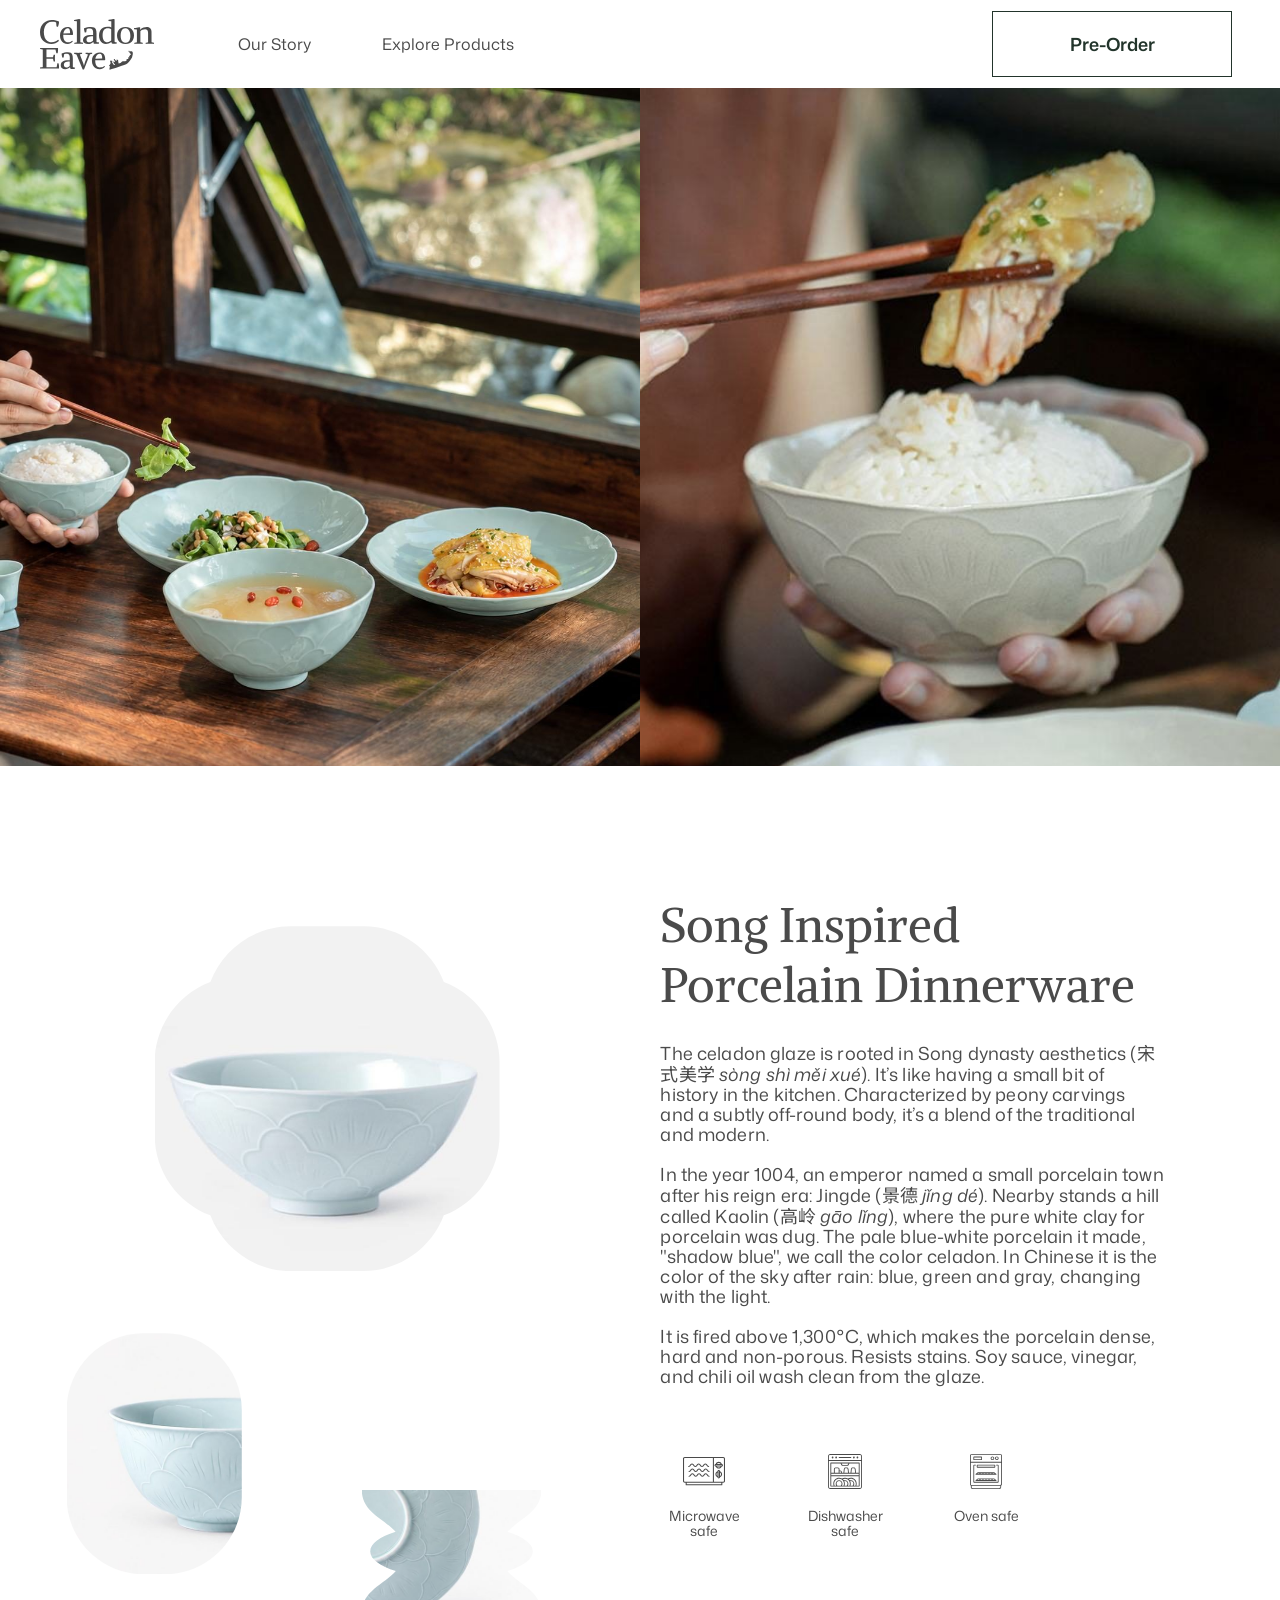
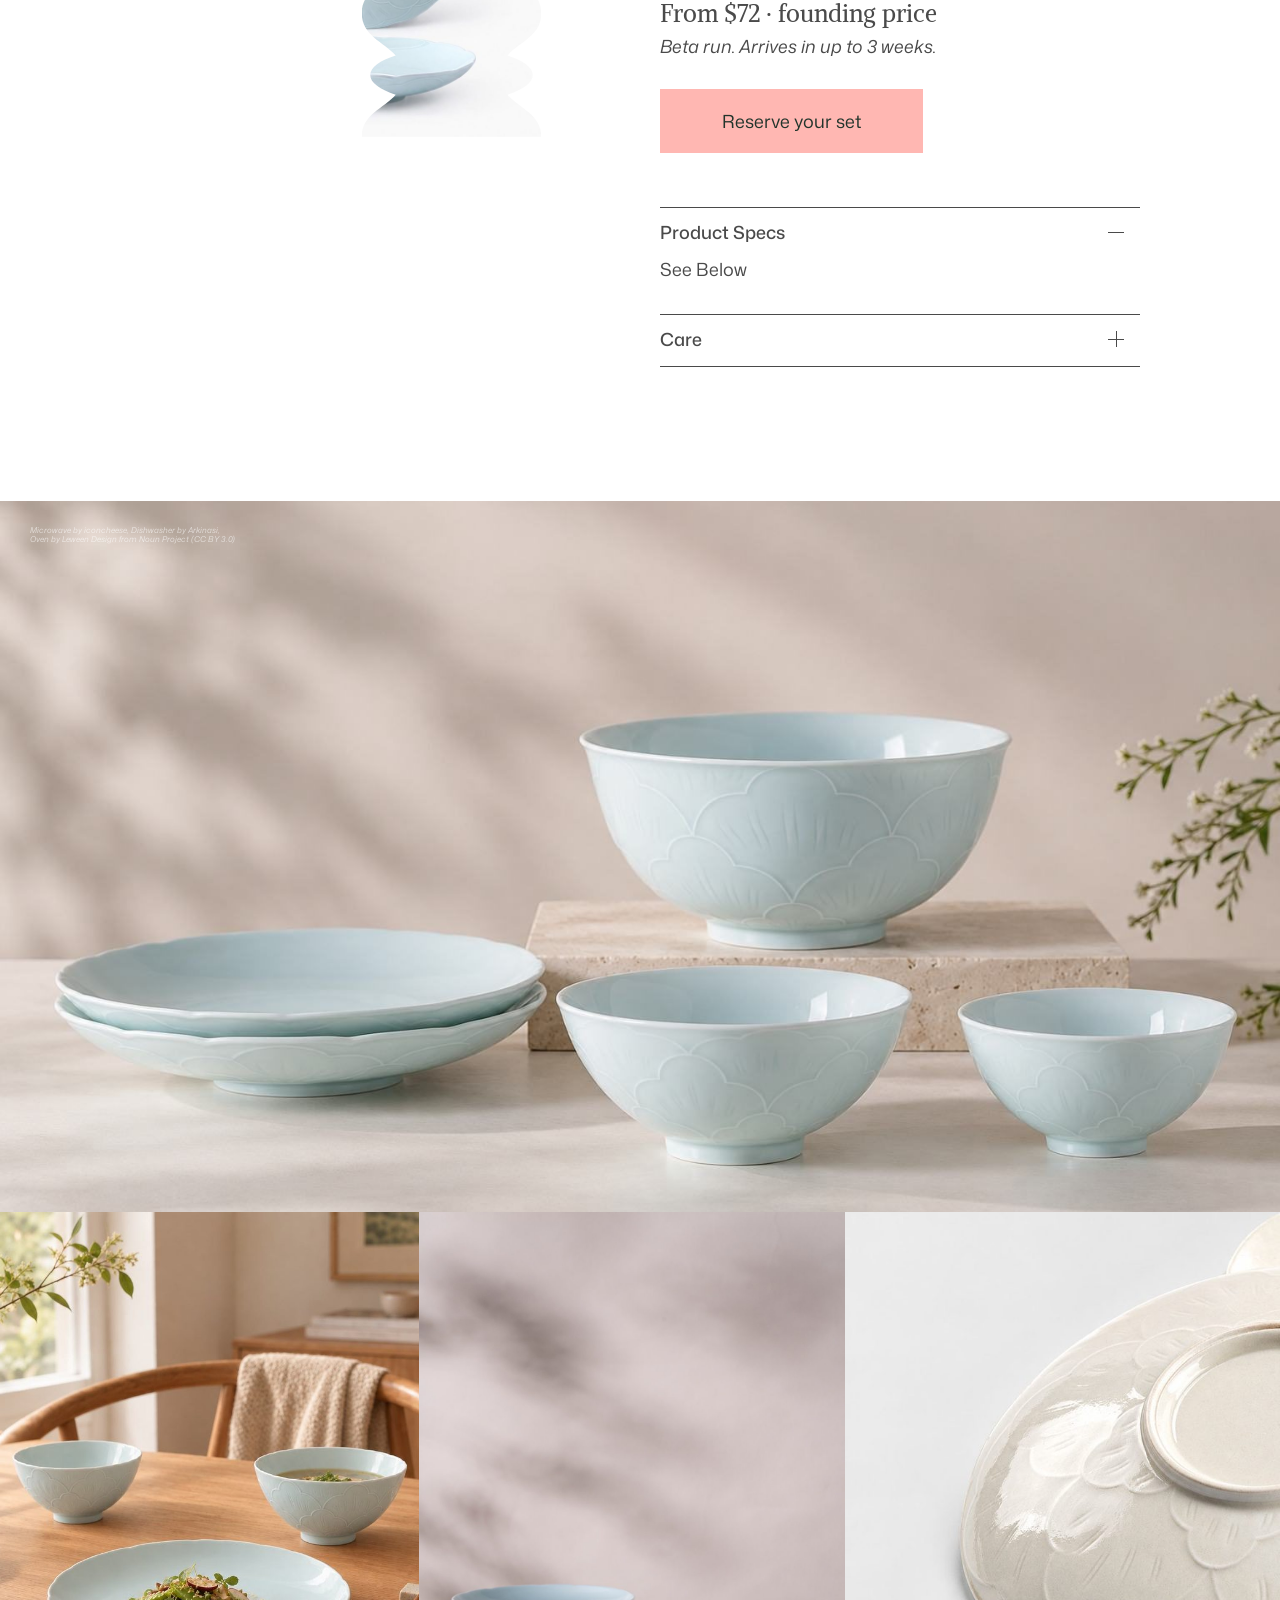
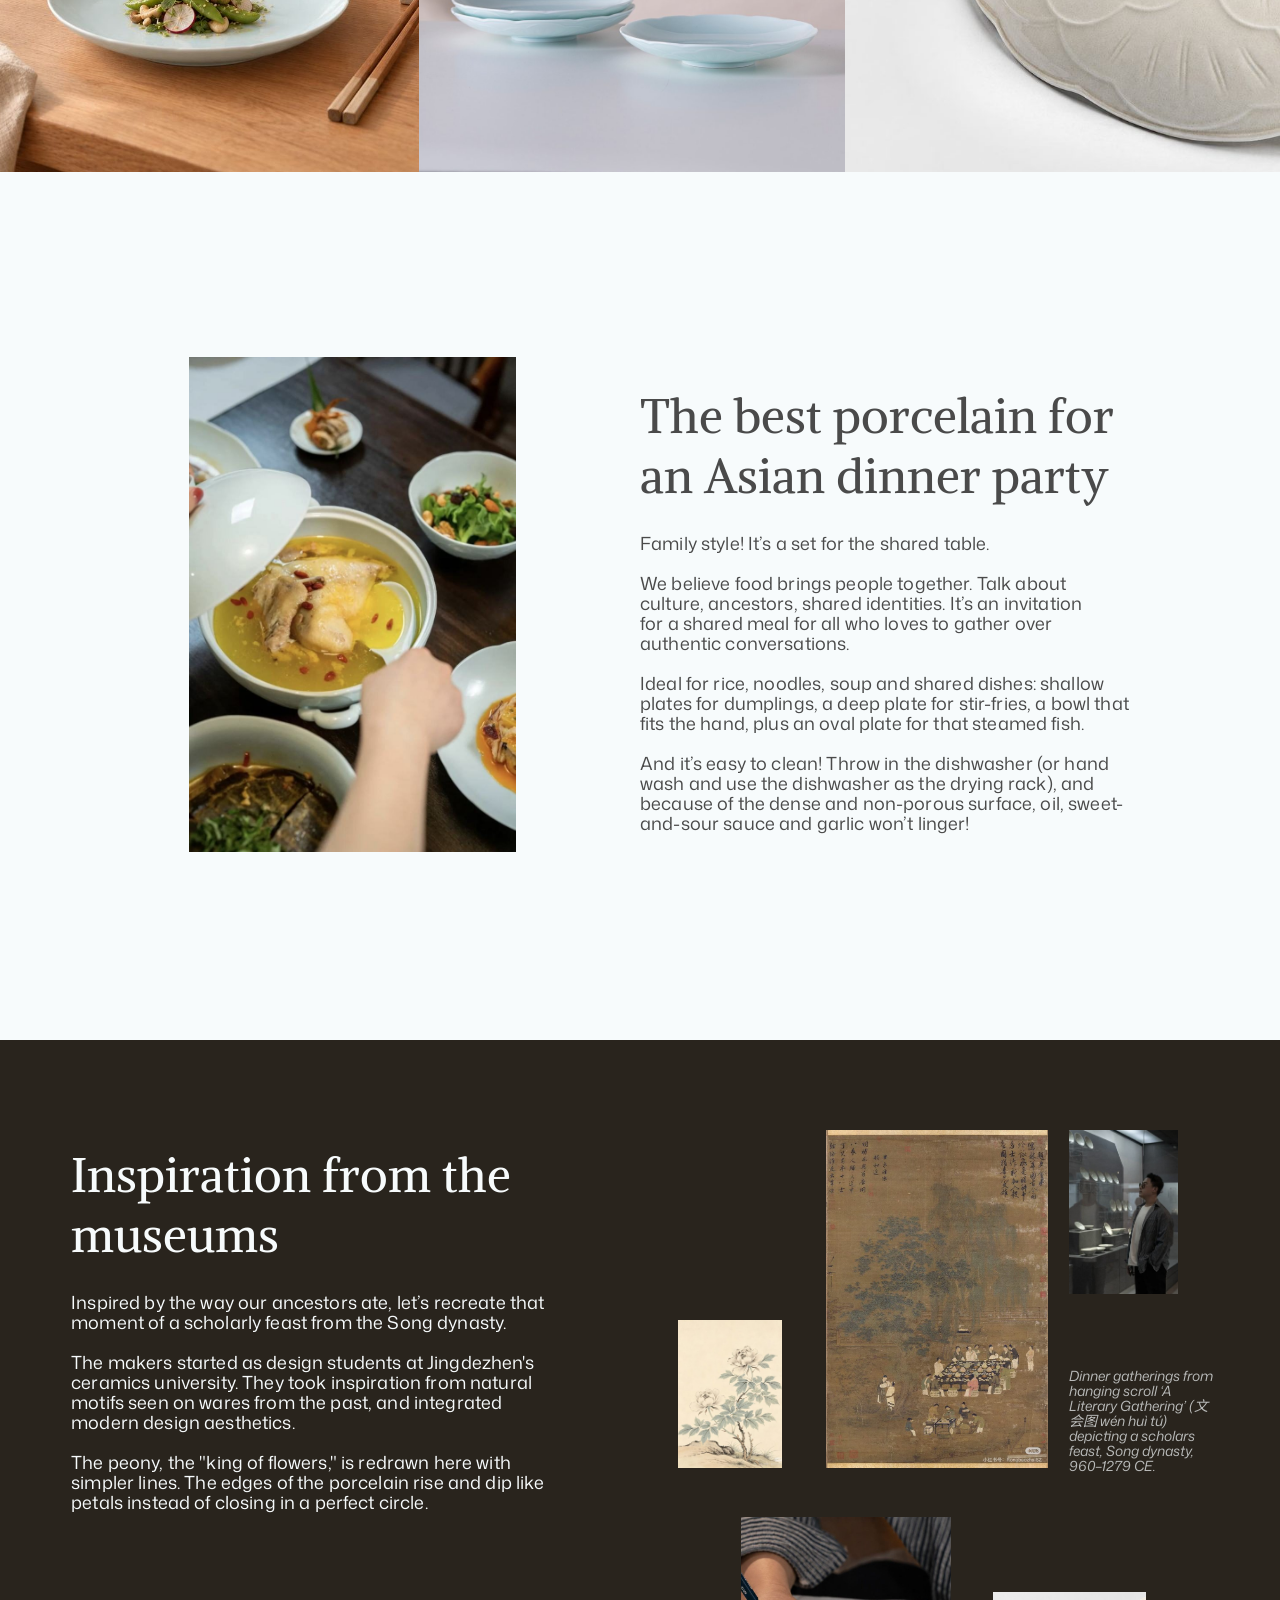
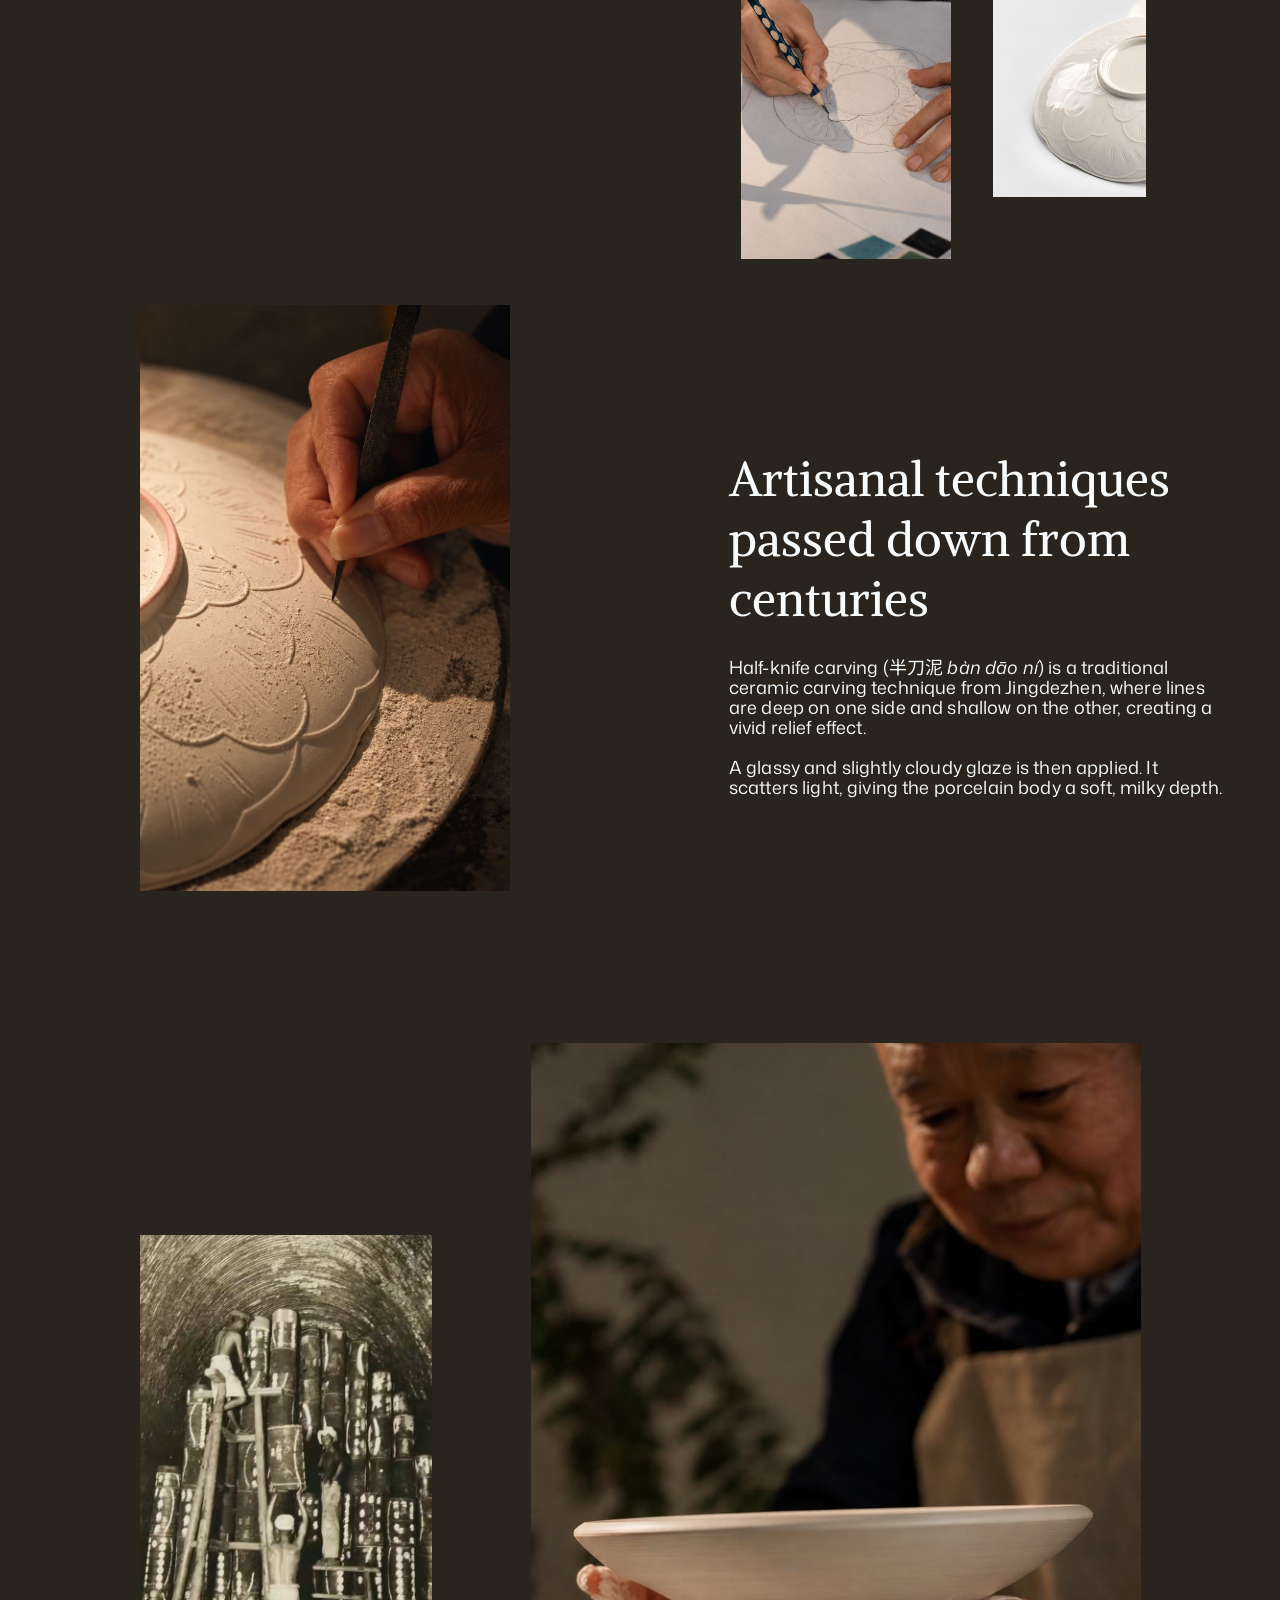
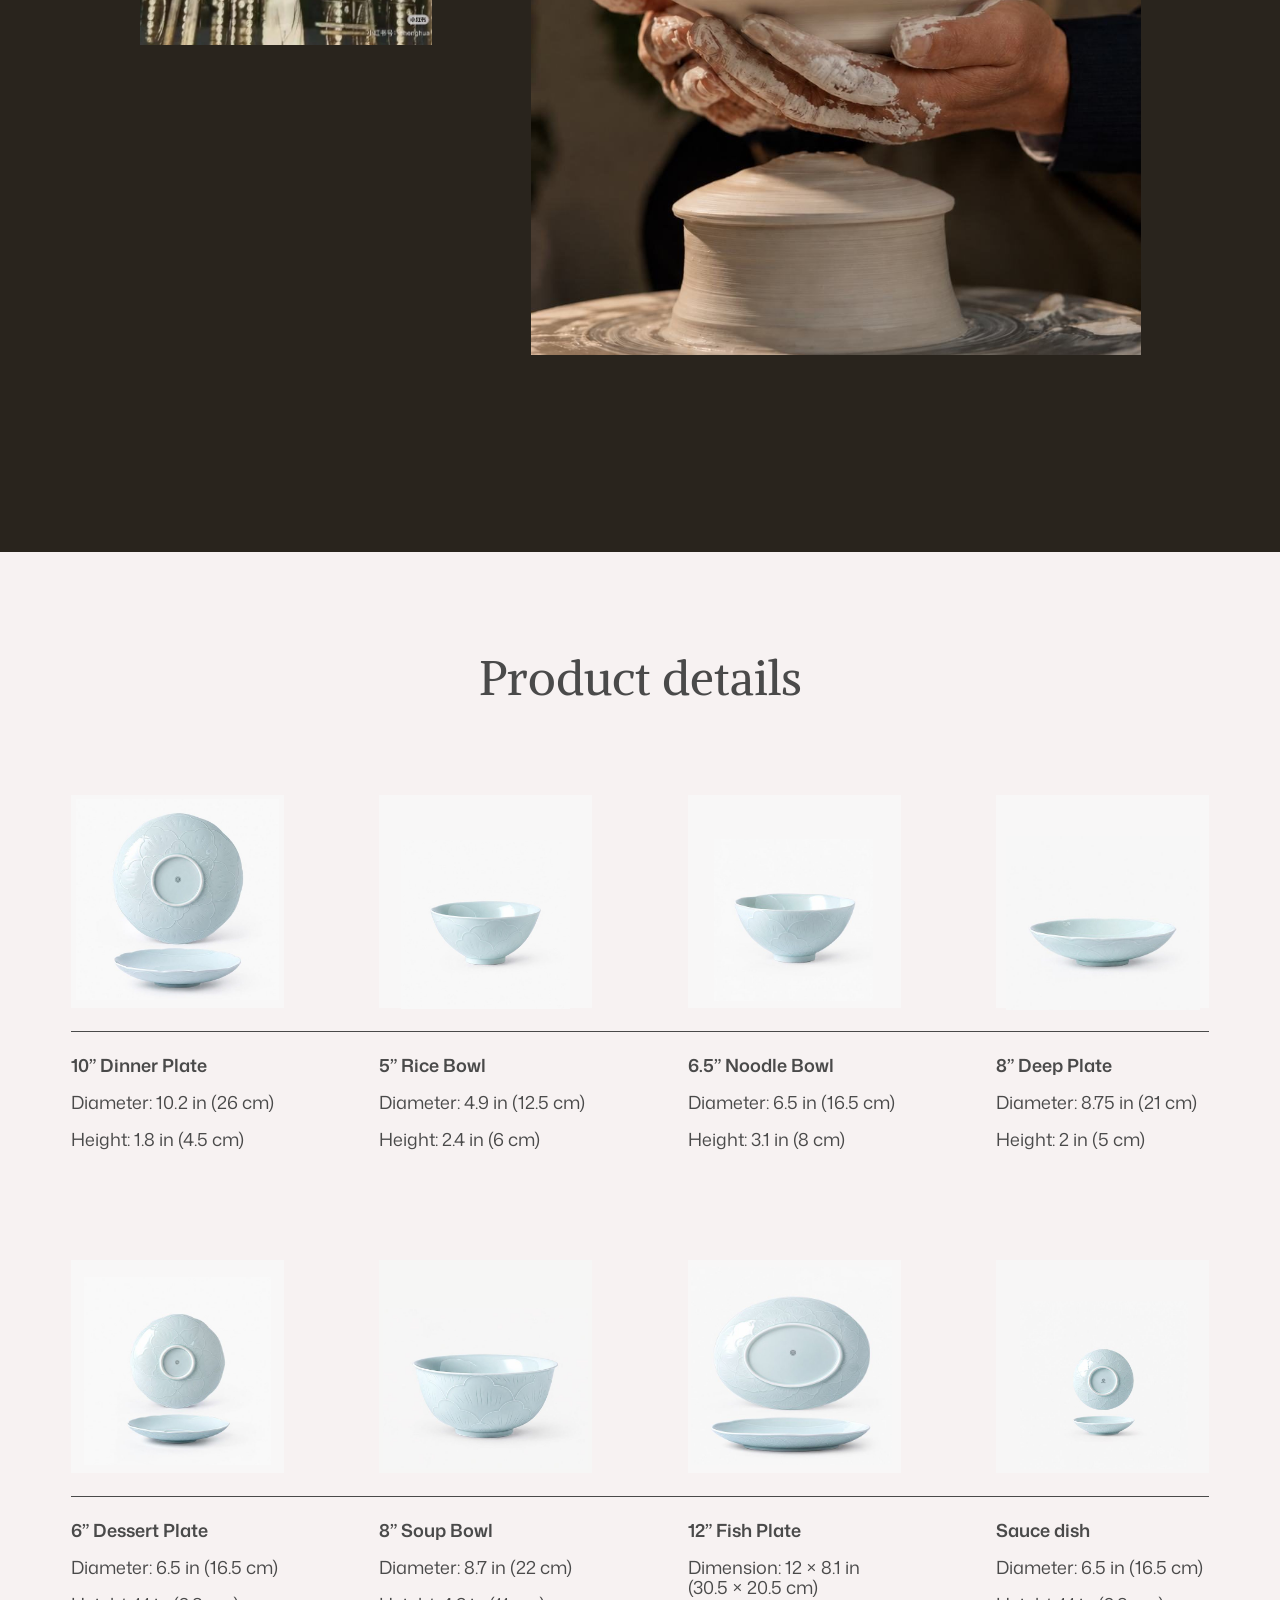
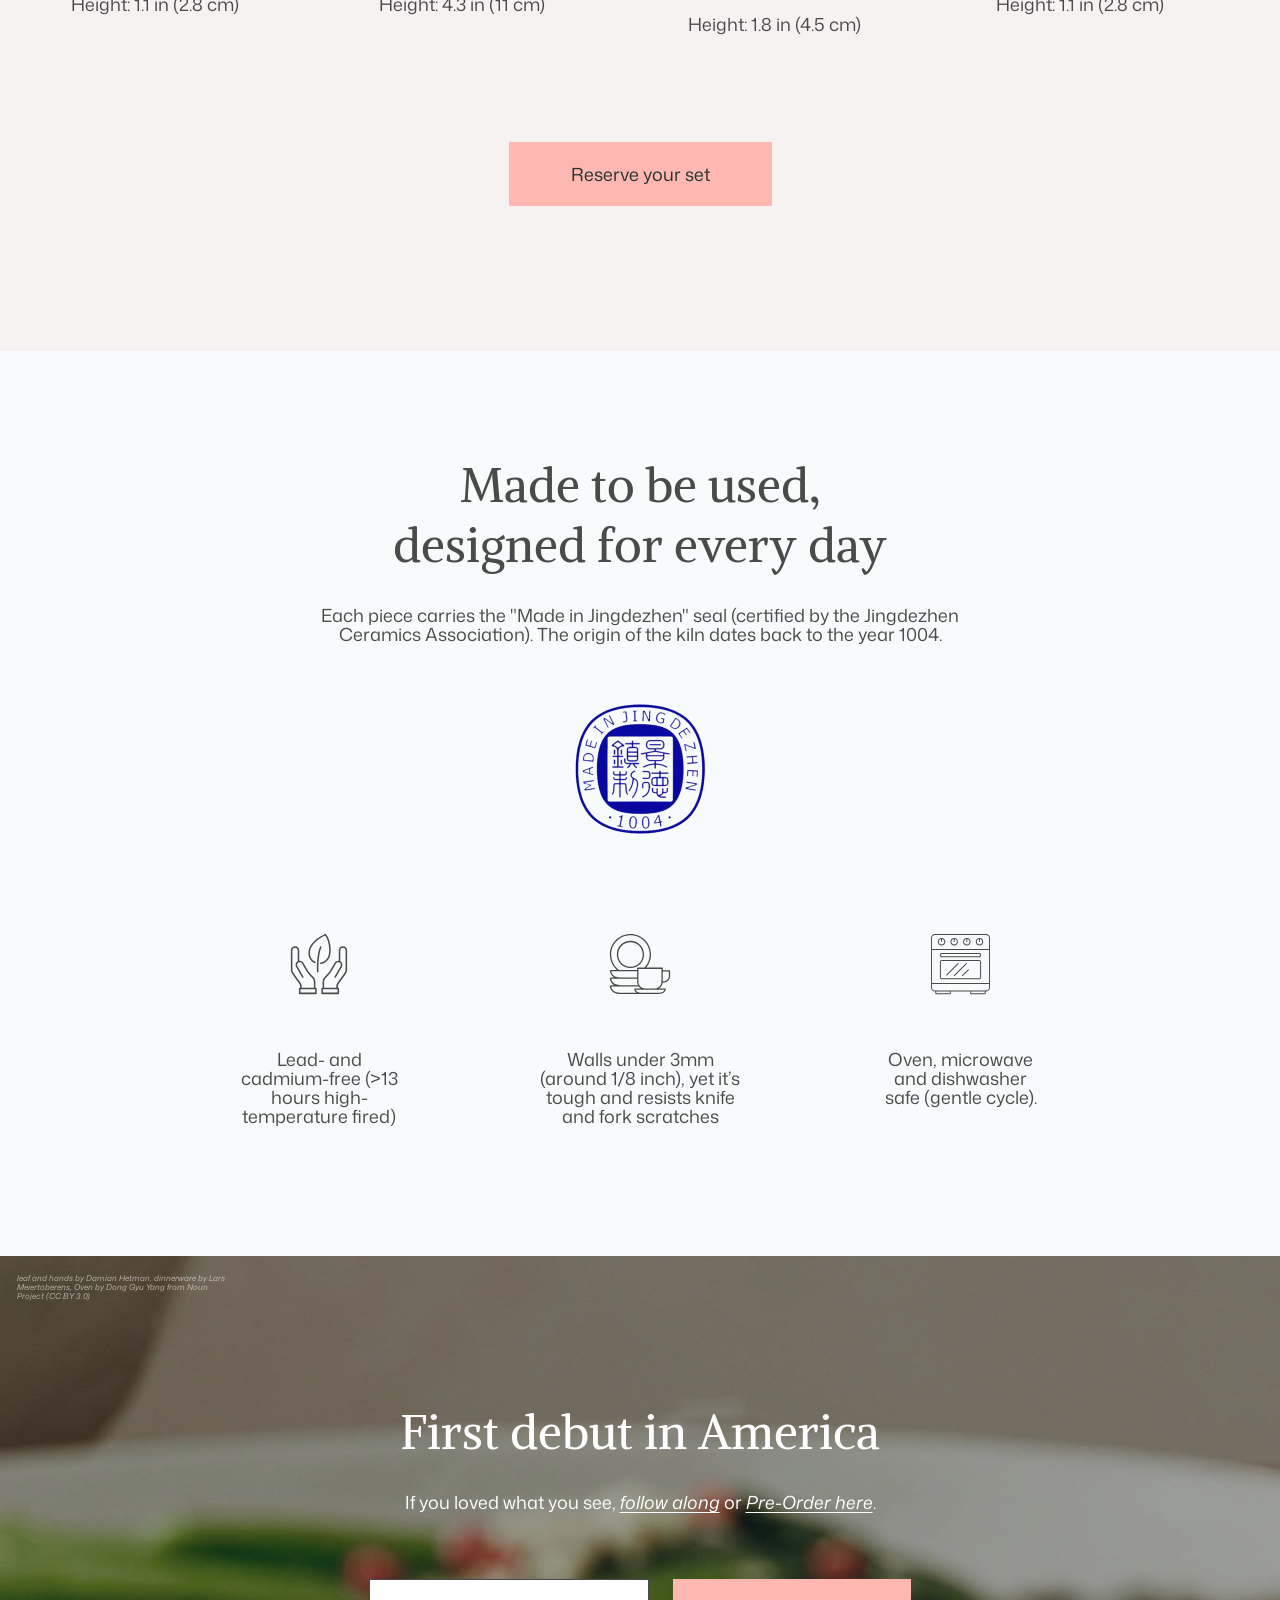
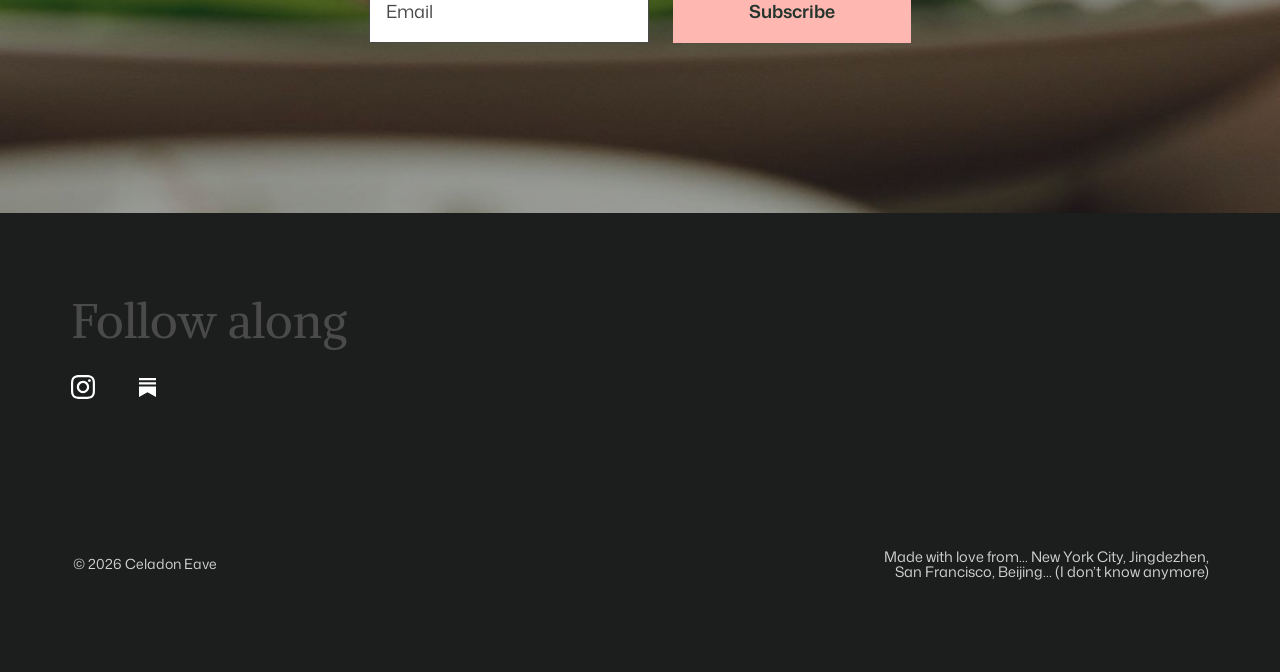
==== song-dinnerware.html @ 14ed9008 "Add Song dinnerware product page and link homepage Pre-Order CTAs to it Co-Authored-By: Claude Sonne" ====
<!DOCTYPE html>
<html lang="en">
<head>
<meta charset="UTF-8">
<meta name="viewport" content="width=device-width, initial-scale=1">
<title>Song Inspired Porcelain Dinnerware | Celadon Eave 青檐坊</title>
<meta name="description" content="Celadon porcelain dinnerware from Jingdezhen, inspired by Song dynasty design. Peony-carved, oven, microwave and dishwasher safe. Founding price from $72, pre-order now.">
<link rel="canonical" href="https://celadoneave.com/song-dinnerware.html">
<meta property="og:type" content="website">
<meta property="og:site_name" content="Celadon Eave 青檐坊">
<meta property="og:url" content="https://celadoneave.com/song-dinnerware.html">
<meta property="og:title" content="Song Inspired Porcelain Dinnerware | Celadon Eave 青檐坊">
<meta property="og:description" content="Celadon porcelain from Jingdezhen with hand-carved peony relief. Oven, microwave and dishwasher safe. From $72, pre-order now.">
<meta property="og:image" content="https://celadoneave.com/assets/og-image.jpg">
<meta property="og:image:width" content="1200">
<meta property="og:image:height" content="630">
<meta name="twitter:card" content="summary_large_image">
<meta name="twitter:title" content="Song Inspired Porcelain Dinnerware | Celadon Eave 青檐坊">
<meta name="twitter:description" content="Celadon porcelain from Jingdezhen with hand-carved peony relief. From $72, pre-order now.">
<meta name="twitter:image" content="https://celadoneave.com/assets/og-image.jpg">
<meta name="theme-color" content="#22342B">
<link rel="icon" href="favicon.ico" sizes="32x32">
<link rel="icon" href="favicon.svg" type="image/svg+xml">
<link rel="apple-touch-icon" href="apple-touch-icon.png">
<script type="application/ld+json">{"@context":"https://schema.org","@type":"Product","name":"Song Inspired Porcelain Dinnerware","description":"Celadon porcelain dinnerware from Jingdezhen, inspired by Song dynasty design. Oven, microwave and dishwasher safe.","brand":{"@type":"Brand","name":"Celadon Eave"},"offers":{"@type":"Offer","priceCurrency":"USD","price":"72","availability":"https://schema.org/PreOrder","url":"https://celadoneave.com/song-dinnerware.html"}}</script>
<link rel="preconnect" href="https://fonts.googleapis.com">
<link rel="preconnect" href="https://fonts.gstatic.com" crossorigin>
<link href="https://fonts.googleapis.com/css2?family=Alike&family=Mona+Sans:ital,wght@0,200..900;1,200..900&family=Noto+Sans+SC:wght@400;600&display=swap" rel="stylesheet">
<link rel="stylesheet" href="assets/styles.css">
<link rel="stylesheet" href="assets/product.css">
</head>
<body class="pdp">
<header class="pdp-header">
  <a href="index.html" class="pdp-brand" aria-label="Celadon Eave 青檐坊, home"><svg class="pdp-logo" viewBox="0 0 118 55" width="118" height="55" role="img" aria-label="Celadon Eave 青檐坊" fill="#4A4A4A">
<path d="M57.24 43.76C57.24 45.87 57.66 47.52 58.5 48.69C59.36 49.84 60.52 50.41 61.98 50.41C62.63 50.41 63.18 50.38 63.62 50.32C64.06 50.24 64.48 50.09 64.9 49.88C65.34 49.67 65.83 49.38 66.38 49C66.71 49.15 66.9 49.4 66.94 49.76C66.3 50.51 65.52 51.09 64.62 51.51C63.72 51.93 62.81 52.14 61.89 52.14C60.3 52.14 58.91 51.81 57.71 51.14C56.52 50.47 55.59 49.5 54.92 48.25C54.25 46.99 53.91 45.5 53.91 43.76C53.91 41.98 54.26 40.47 54.95 39.24C55.66 37.98 56.6 37.03 57.78 36.38C58.97 35.71 60.29 35.38 61.73 35.38C63.59 35.38 64.97 36 65.85 37.26C66.75 38.49 67.2 40.1 67.2 42.06C67.2 42.21 67.2 42.35 67.2 42.47C67.2 42.6 67.18 42.73 67.16 42.88L66.72 43.22L57.24 43.13L57.24 43.76M61.7 36.73C61.09 36.73 60.49 36.91 59.88 37.29C59.29 37.67 58.77 38.23 58.31 38.99C57.85 39.74 57.54 40.69 57.37 41.84L64.21 41.47C64.21 39.85 64.03 38.66 63.68 37.89C63.34 37.11 62.68 36.73 61.7 36.73"/>
<path d="M38.47 37.48L36.06 36.85C35.99 36.46 36.05 36.09 36.21 35.75C36.78 35.77 37.41 35.81 38.1 35.85C38.81 35.89 39.46 35.91 40.04 35.91C40.65 35.91 41.33 35.89 42.09 35.85C42.84 35.81 43.51 35.77 44.09 35.75C44.16 36.15 44.14 36.52 44.03 36.85C43.66 36.94 43.28 37.02 42.9 37.1C42.55 37.19 42.2 37.31 41.87 37.48L44.57 44.39C44.86 45.1 45.11 45.81 45.32 46.52C45.55 47.23 45.74 47.95 45.88 48.66L45.98 48.66C46.15 48.05 46.3 47.47 46.45 46.9C46.62 46.31 46.81 45.72 47.01 45.11L50 37.48L47.52 36.85C47.45 36.46 47.51 36.09 47.67 35.75C48.24 35.77 48.77 35.81 49.28 35.85C49.78 35.89 50.32 35.91 50.91 35.91C51.51 35.91 52.06 35.89 52.54 35.85C53.04 35.81 53.59 35.77 54.17 35.75C54.24 36.15 54.22 36.52 54.11 36.85C53.71 36.94 53.32 37.02 52.92 37.1C52.54 37.19 52.2 37.31 51.88 37.48L46.1 52.14C45.96 52.23 45.73 52.31 45.41 52.39C45.12 52.5 44.88 52.55 44.69 52.55L38.47 37.48"/>
<path d="M27.21 52.14C25.95 52.14 24.9 51.82 24.04 51.17C23.18 50.5 22.75 49.49 22.75 48.15C22.75 47.11 23 46.25 23.5 45.58C24.03 44.91 24.72 44.4 25.58 44.04C26.45 43.66 27.43 43.41 28.5 43.29C29.56 43.16 30.65 43.11 31.76 43.13L31.79 40.37C31.81 39.2 31.59 38.3 31.13 37.67C30.67 37.02 29.97 36.69 29.03 36.69C28.51 36.69 28 36.74 27.52 36.82C27.04 36.88 26.56 37 26.08 37.17L25.67 40.49C25.5 40.58 25.27 40.63 24.98 40.65C24.69 40.65 24.46 40.64 24.29 40.62C24.1 39.93 23.94 39.24 23.82 38.55C23.69 37.86 23.64 37.19 23.66 36.54C24.64 36.08 25.63 35.75 26.61 35.56C27.62 35.38 28.71 35.28 29.88 35.28C31.05 35.28 31.99 35.47 32.7 35.85C33.44 36.22 33.97 36.87 34.3 37.79C34.66 38.71 34.84 40 34.84 41.65L34.84 50.07C35.19 50.24 35.56 50.36 35.94 50.45C36.31 50.51 36.68 50.59 37.04 50.7C37.1 51.1 37.05 51.46 36.88 51.8C36.54 51.86 36.14 51.91 35.65 51.95C35.19 52 34.72 52.02 34.24 52.02C33.55 52.02 32.95 51.95 32.45 51.83L32.01 50.2L31.89 50.2C31.36 50.74 30.71 51.2 29.94 51.58C29.17 51.95 28.26 52.14 27.21 52.14M28.4 50.41C28.99 50.41 29.62 50.24 30.29 49.88C30.96 49.5 31.45 49.09 31.76 48.63L31.76 44.39C29.61 44.39 28.09 44.65 27.21 45.17C26.33 45.67 25.89 46.56 25.89 47.84C25.89 48.7 26.12 49.35 26.58 49.79C27.04 50.21 27.65 50.41 28.4 50.41"/>
<path d="M8.46 41.87L8.46 50.16L18.63 50.16L19.37 46.29C19.65 46.25 19.86 46.24 20 46.26C20.16 46.26 20.36 46.3 20.59 46.38C20.78 47.08 20.9 47.77 20.95 48.47C20.99 49.17 21.02 49.87 21.02 50.56L21.02 51.47L6.7 51.47C6.05 51.47 5.27 51.48 4.35 51.49C3.47 51.53 2.69 51.57 2.04 51.61C1.97 51.24 1.99 50.9 2.11 50.59C2.55 50.52 3 50.44 3.44 50.36C3.89 50.26 4.33 50.15 4.78 50.01L4.78 32.57L2.07 31.99C2 31.63 2.06 31.29 2.25 30.98C2.88 31 3.58 31.03 4.35 31.06C5.15 31.1 5.87 31.12 6.53 31.12L20.03 31.12C20.06 31.97 20.05 32.83 20 33.68C19.95 34.53 19.83 35.37 19.65 36.21C19.41 36.29 19.22 36.32 19.05 36.32C18.89 36.32 18.67 36.31 18.39 36.29L17.47 32.43L8.46 32.43L8.46 40.28L14.98 40.28L15.65 37.72C15.86 37.66 16.09 37.64 16.35 37.66C16.61 37.66 16.84 37.73 17.05 37.86C17.01 38.29 16.97 38.77 16.95 39.32C16.92 39.86 16.91 40.41 16.91 40.97C16.91 41.59 16.92 42.2 16.95 42.8C16.97 43.41 17.01 43.94 17.05 44.4C16.84 44.48 16.61 44.52 16.35 44.52C16.09 44.52 15.86 44.5 15.65 44.46L14.98 41.87L8.46 41.87"/>
<path d="M102.1 12.71L102.13 12.74C103.24 11.7 104.39 10.98 105.57 10.59C106.75 10.2 107.77 10 108.65 10C110.16 10 111.34 10.4 112.19 11.21C113.07 12.01 113.51 13.19 113.51 14.73L113.54 25.21L115.97 25.86C116.04 26.27 115.98 26.65 115.8 27C115.17 26.96 114.51 26.91 113.82 26.87C113.13 26.85 112.46 26.84 111.81 26.84C111.16 26.84 110.48 26.85 109.76 26.87C109.05 26.91 108.36 26.96 107.72 27C107.65 26.59 107.67 26.21 107.79 25.86C108.25 25.77 108.65 25.67 109 25.56C109.37 25.46 109.73 25.34 110.08 25.21L110.08 16.2C110.08 14.72 109.83 13.7 109.35 13.13C108.86 12.57 108.09 12.28 107.02 12.28C106.17 12.28 105.34 12.45 104.53 12.77C103.72 13.08 103 13.57 102.38 14.24L102.38 25.21L104.7 25.86C104.77 26.27 104.71 26.65 104.53 27C103.9 26.96 103.25 26.91 102.58 26.87C101.94 26.85 101.29 26.84 100.64 26.84C99.99 26.84 99.29 26.85 98.53 26.87C97.76 26.91 97.06 26.96 96.41 27C96.34 26.59 96.36 26.21 96.48 25.86C96.9 25.75 97.31 25.65 97.73 25.56C98.14 25.46 98.54 25.34 98.91 25.21L98.91 12.48L96.03 12.22C95.96 11.78 96.02 11.4 96.2 11.08C97.06 10.95 97.89 10.8 98.7 10.65C99.51 10.5 100.28 10.35 101.02 10.2C101.42 10.22 101.81 10.32 102.2 10.49L102.1 12.71"/>
<path d="M79 18.5C79 16.86 79.34 15.4 80.01 14.12C80.71 12.84 81.7 11.84 82.98 11.1C84.26 10.37 85.77 10 87.5 10C89.25 10 90.76 10.37 92.02 11.1C93.3 11.84 94.28 12.84 94.95 14.12C95.65 15.4 96 16.86 96 18.5C96 20.18 95.65 21.66 94.95 22.94C94.28 24.22 93.3 25.22 92.02 25.93C90.76 26.64 89.25 27 87.5 27C85.77 27 84.26 26.64 82.98 25.93C81.7 25.22 80.71 24.22 80.01 22.94C79.34 21.66 79 20.18 79 18.5M92.36 18.94C92.36 17.53 92.19 16.26 91.85 15.13C91.51 13.98 90.99 13.06 90.27 12.39C89.55 11.7 88.6 11.35 87.43 11.35C86.24 11.35 85.29 11.69 84.57 12.36C83.87 13.03 83.37 13.92 83.08 15.04C82.79 16.15 82.64 17.38 82.64 18.72C82.64 19.94 82.81 21.08 83.15 22.15C83.49 23.2 84.01 24.05 84.73 24.7C85.48 25.33 86.42 25.65 87.57 25.65C88.78 25.65 89.74 25.33 90.43 24.7C91.13 24.07 91.63 23.24 91.92 22.21C92.21 21.19 92.36 20.1 92.36 18.94"/>
<path d="M67.93 27C66.66 27 65.5 26.65 64.43 25.94C63.39 25.21 62.55 24.21 61.92 22.94C61.31 21.67 61 20.22 61 18.59C61 16.72 61.35 15.12 62.05 13.79C62.76 12.46 63.74 11.44 65.01 10.73C66.3 10 67.82 9.64 69.56 9.64C70.2 9.64 70.83 9.71 71.46 9.86C72.12 10.01 72.7 10.2 73.2 10.44L73.3 10.44L73.3 4.26L70.48 4C70.41 3.57 70.47 3.19 70.65 2.87C72.28 2.63 73.81 2.34 75.24 2C75.67 2.02 76.12 2.14 76.59 2.35L76.59 24.81C76.8 24.98 77.14 25.12 77.61 25.23C78.09 25.34 78.54 25.41 78.97 25.45C79.04 25.86 78.98 26.24 78.8 26.58C78.44 26.65 78 26.7 77.48 26.74C76.98 26.79 76.47 26.81 75.95 26.81C75.2 26.81 74.56 26.74 74.01 26.61C73.83 26.33 73.68 26.05 73.57 25.78C73.48 25.5 73.41 25.21 73.37 24.91L73.2 24.91C72.25 25.68 71.36 26.22 70.55 26.52C69.75 26.84 68.88 27 67.93 27M69.32 25.13C70.21 25.13 70.97 24.96 71.6 24.62C72.23 24.25 72.77 23.85 73.2 23.42L73.2 12.21C72.77 11.85 72.26 11.59 71.67 11.44C71.1 11.27 70.49 11.18 69.83 11.18C68.07 11.18 66.75 11.83 65.89 13.11C65.03 14.4 64.6 16.13 64.6 18.3C64.6 20.51 65 22.21 65.79 23.39C66.61 24.55 67.78 25.13 69.32 25.13"/>
<path d="M49.98 27C48.58 27 47.4 26.67 46.44 26.02C45.48 25.34 45 24.33 45 22.98C45 21.92 45.28 21.06 45.84 20.38C46.43 19.71 47.2 19.19 48.16 18.83C49.14 18.45 50.23 18.2 51.42 18.07C52.62 17.95 53.83 17.89 55.07 17.91L55.11 15.13C55.13 13.95 54.89 13.04 54.37 12.41C53.86 11.75 53.07 11.42 52.02 11.42C51.44 11.42 50.87 11.47 50.34 11.55C49.8 11.61 49.26 11.73 48.72 11.9L48.26 15.26C48.08 15.34 47.82 15.39 47.49 15.41C47.16 15.41 46.91 15.4 46.72 15.38C46.51 14.69 46.33 13.99 46.19 13.29C46.05 12.6 45.99 11.92 46.02 11.27C47.12 10.8 48.22 10.47 49.32 10.28C50.44 10.09 51.66 10 52.97 10C54.28 10 55.33 10.19 56.13 10.57C56.95 10.95 57.54 11.6 57.92 12.53C58.32 13.46 58.51 14.76 58.51 16.43L58.51 24.91C58.91 25.08 59.32 25.21 59.74 25.29C60.16 25.35 60.57 25.44 60.97 25.54C61.04 25.94 60.98 26.31 60.8 26.65C60.42 26.72 59.97 26.77 59.43 26.81C58.91 26.85 58.39 26.87 57.85 26.87C57.07 26.87 56.41 26.81 55.85 26.68L55.36 25.04L55.21 25.04C54.63 25.59 53.9 26.05 53.04 26.43C52.17 26.81 51.15 27 49.98 27M51.32 25.26C51.97 25.26 52.68 25.08 53.42 24.72C54.17 24.34 54.72 23.92 55.07 23.45L55.07 19.18C52.66 19.18 50.97 19.44 49.98 19.97C49 20.48 48.51 21.38 48.51 22.66C48.51 23.53 48.77 24.18 49.28 24.63C49.8 25.05 50.48 25.26 51.32 25.26"/>
<path d="M42.32 25.19L44.97 25.85C45.04 26.27 44.98 26.65 44.8 27C44.18 26.96 43.48 26.91 42.7 26.87C41.94 26.85 41.25 26.84 40.6 26.84C39.96 26.84 39.26 26.85 38.5 26.87C37.75 26.91 37.05 26.96 36.41 27C36.34 26.58 36.36 26.2 36.48 25.85C36.91 25.74 37.34 25.64 37.75 25.55C38.18 25.47 38.56 25.35 38.88 25.19L38.88 4.3L36.03 4.04C35.96 3.6 36.02 3.22 36.2 2.89C37.03 2.78 37.85 2.65 38.68 2.49C39.53 2.34 40.31 2.18 41.02 2C41.25 2.02 41.46 2.07 41.67 2.13C41.88 2.18 42.09 2.25 42.32 2.36L42.32 25.19"/>
<path d="M25.26 18.5C25.26 20.64 25.67 22.31 26.49 23.5C27.33 24.67 28.46 25.25 29.9 25.25C30.53 25.25 31.07 25.22 31.5 25.15C31.93 25.07 32.35 24.92 32.76 24.71C33.19 24.5 33.67 24.2 34.2 23.82C34.53 23.97 34.71 24.22 34.75 24.58C34.12 25.34 33.36 25.94 32.48 26.36C31.6 26.79 30.71 27 29.81 27C28.25 27 26.89 26.66 25.72 25.98C24.55 25.3 23.64 24.33 22.98 23.05C22.33 21.78 22 20.26 22 18.5C22 16.7 22.34 15.17 23.01 13.92C23.71 12.64 24.63 11.68 25.78 11.02C26.95 10.34 28.24 10 29.65 10C31.48 10 32.82 10.64 33.68 11.91C34.56 13.16 35 14.79 35 16.78C35 16.93 35 17.07 35 17.19C35 17.32 34.99 17.46 34.97 17.61L34.54 17.96L25.26 17.86L25.26 18.5M29.62 11.37C29.03 11.37 28.43 11.56 27.84 11.94C27.27 12.32 26.75 12.9 26.3 13.66C25.85 14.43 25.54 15.39 25.38 16.56L32.08 16.18C32.08 14.54 31.91 13.33 31.56 12.55C31.23 11.76 30.58 11.37 29.62 11.37"/>
<path d="M20.1 22.82C20.38 22.9 20.57 23.04 20.66 23.24C20.77 23.43 20.83 23.65 20.86 23.89C19.84 24.88 18.7 25.65 17.42 26.19C16.15 26.73 14.78 27 13.33 27C11.85 27 10.43 26.76 9.07 26.29C7.72 25.81 6.51 25.09 5.43 24.11C4.38 23.12 3.54 21.88 2.92 20.38C2.31 18.87 2 17.08 2 15C2 12.95 2.34 11.17 3.02 9.68C3.73 8.17 4.64 6.92 5.76 5.95C6.91 4.96 8.16 4.22 9.53 3.75C10.92 3.25 12.29 3 13.66 3C15.26 3 16.66 3.13 17.85 3.39C19.06 3.63 20.11 3.98 20.99 4.46C21.03 5.45 20.94 6.38 20.72 7.25C20.53 8.11 20.27 8.96 19.97 9.78C19.75 9.8 19.5 9.8 19.24 9.78C18.97 9.76 18.73 9.7 18.51 9.62L18.15 5.43C17.42 5.13 16.73 4.94 16.07 4.85C15.41 4.76 14.68 4.72 13.89 4.72C12.35 4.72 10.96 5.17 9.73 6.08C8.52 6.99 7.56 8.22 6.85 9.78C6.17 11.34 5.83 13.08 5.83 15C5.83 17.03 6.13 18.83 6.72 20.38C7.32 21.92 8.2 23.12 9.36 23.98C10.53 24.85 11.97 25.28 13.69 25.28C15.06 25.28 16.26 25.04 17.29 24.57C18.33 24.09 19.26 23.51 20.1 22.82"/>
<path d="M91.74 34.55C91.18 34.62 91.1 33.94 91.13 33.59C90.95 33.5 90.78 33.5 90.6 34.29C90.47 34.91 91.13 35.25 91.48 35.33C91.69 36.66 92.61 36.99 93.04 36.99C93.1 37.22 93.11 37.7 92.7 37.77C92.17 37.86 91.91 37.77 91.82 38.12C91.74 38.47 92.17 38.3 92.43 38.47C92.7 38.65 92.09 39.08 91.65 39.08C91.21 39.08 90.78 39.61 91.13 39.69C91.48 39.78 91.91 40.04 91.21 40.22C90.52 40.39 90 40.39 90 40.91C90 41.44 90.43 41.09 90.52 41.35C90.6 41.61 90 42.05 90 42.22C90 42.4 89.12 41.79 88.6 42.4C88.08 43.01 88.6 43.18 88.69 43.44C88.78 43.7 87.99 43.88 87.21 44.14C86.42 44.4 84.59 44.14 84.24 44.4C83.9 44.66 82.76 45.88 82.42 45.88C82.14 45.88 81.02 46.23 80.5 46.41C80.5 46.2 80.48 45.71 80.41 45.36C80.32 44.93 80.06 44.31 80.24 43.88C80.41 43.44 79.8 42.75 79.45 42.75C79.1 42.75 78.23 42.75 78.41 43.01C78.58 43.27 78.93 43.79 78.58 43.97C78.23 44.14 78.06 43.53 77.8 43.44C77.54 43.36 76.84 42.4 76.75 42.22C76.67 42.05 75.97 42.13 75.88 42.22C75.79 42.31 75.79 43.01 76.14 43.18C76.49 43.36 77.1 44.75 77.1 44.93C77.1 45.1 76.75 45.01 76.06 44.75C75.36 44.49 75.53 44.58 75.36 44.75C75.18 44.93 75.36 45.36 75.79 46.15C76.23 46.93 77.45 47.45 77.1 47.63C76.82 47.77 76.11 47.92 75.79 47.98C75.82 47.92 75.86 47.77 75.79 47.63C75.71 47.45 75.45 47.8 74.92 46.76C74.4 45.71 74.31 45.88 74.14 45.62C73.96 45.36 73.53 44.93 74.05 44.84C74.57 44.75 74.4 43.65 74.14 43.7C73.88 43.76 73.7 43.7 73.27 43.65C72.83 43.59 72.74 43.44 72.4 43.65C72.05 43.85 72.22 44.93 72.4 45.36C72.57 45.8 72.83 46.41 72.13 47.19C71.44 47.98 71.87 48.24 71.52 48.15C71.25 48.08 71.06 47.77 71 47.63C70.93 48.81 71.5 48.99 71.79 48.94C72.13 51.64 70.13 53.04 72.48 52.42C74.84 51.81 87.29 47.98 89.3 46.49C91.3 45.01 92.26 43.36 93.39 41.61C94.52 39.87 94.52 37.86 94.79 36.9C95.05 35.94 94.7 34.37 93.39 34.29C92.09 34.2 92.43 34.46 91.74 34.55"/>
</svg>
</a>
  <nav class="pdp-nav" aria-label="Main">
    <a href="index.html#story">Our Story</a>
    <a href="index.html#collection">Explore Products</a>
  </nav>
  <a href="#signup" class="btn btn-outline js-focus-signup">Pre-Order</a>
</header>
<main>
<section class="pdp-hero" aria-label="Song dinnerware in use">
  <div class="crop hero-l" style="--ar:720/763;"><img src="assets/product/hero-left.jpg" alt="Hands sharing small plates of food on a dark wood table by a window, with celadon porcelain bowls and plates" style="left:0%;top:-13.8925%;width:100%;height:127.7851%" width="1078" height="1460"></div>
  <div class="crop hero-r" style="--ar:720/763;"><img src="assets/product/hero-right.jpg" alt="A hand holding a celadon porcelain bowl of rice with a piece of glazed chicken lifted over it with chopsticks" style="left:0%;top:-13.1062%;width:100%;height:126.2123%" width="696" height="930"></div>
</section>
<section class="pdp-intro">
  <div class="pdp-intro-in">
  <div class="pdp-gallery stage g-stage" style="--sw:562;--sh:912" aria-hidden="false">
    <svg width="0" height="0" style="position:absolute" aria-hidden="true" focusable="false"><defs>
      <clipPath id="clip-blob" clipPathUnits="objectBoundingBox"><path d="M0.60444 0C0.7114 0 0.80267 0.06717 0.83837 0.16164C0.93283 0.19734 1 0.28861 1 0.39557L1 0.60444C1 0.7114 0.93283 0.80267 0.83837 0.83837C0.80267 0.93283 0.7114 1 0.60444 1L0.39557 1C0.28861 1 0.19734 0.93283 0.16164 0.83837C0.06717 0.80267 0 0.7114 0 0.60444L0 0.39557C0 0.2886 0.06717 0.19733 0.16163 0.16163C0.19733 0.06717 0.2886 0 0.39557 0L0.60444 0Z"/></clipPath>
      <clipPath id="clip-pill" clipPathUnits="objectBoundingBox"><path d="M0.5607 1L0.43929 1C0.19667 1 0 0.85696 0 0.68051L0 0.31949C0 0.14304 0.19667 0 0.43929 0L0.5607 0C0.80332 0 1 0.14304 1 0.31949L1 0.68051C1 0.85696 0.80332 1 0.5607 1Z"/></clipPath>
      <clipPath id="clip-scallop" clipPathUnits="objectBoundingBox"><path d="M1 0.49997C1 0.4087 0.87661 0.38404 0.80997 0.32874C0.89751 0.30886 0.95223 0.28068 0.95223 0.2494C0.95223 0.21826 0.89796 0.1902 0.81106 0.17032C0.87794 0.11565 1 0.09077 1 0L0 0C0 0.09071 0.12189 0.11563 0.1888 0.17023C0.10167 0.19011 0.04722 0.21821 0.04722 0.2494C0.04722 0.28073 0.10214 0.30896 0.18993 0.32885C0.12328 0.3841 0 0.40879 0 0.50003C0 0.59099 0.12257 0.61579 0.18935 0.6707C0.10189 0.69058 0.04722 0.71874 0.04722 0.75C0.04722 0.78126 0.1019 0.80942 0.18938 0.82931C0.1226 0.88423 0 0.90903 0 1L1 1C1 0.90897 0.87728 0.8842 0.81051 0.82921C0.89774 0.80934 0.95223 0.78121 0.95223 0.75C0.95223 0.71879 0.89773 0.69066 0.8105 0.67079C0.87724 0.61578 1 0.59101 1 0.49997Z"/></clipPath>
    </defs></svg>
    <div class="crop ab shape-blob" style="--ar:388/388;--x:99;--y:0;--w:388;--h:388"><img src="assets/product/gallery-bowl.jpg" alt="A celadon porcelain bowl with carved peony petals" style="left:-14.6907%;top:0%;width:129.3814%;height:100%" width="632" height="510"></div>
    <div class="crop ab shape-pill" style="--ar:197/271;--x:0;--y:458;--w:197;--h:271"><img src="assets/product/soup-bowl.jpg" alt="Side view of a celadon rice bowl" style="left:-23.3503%;top:-32.8413%;width:228.4264%;height:165.6827%" width="900" height="900" loading="lazy"></div>
    <div class="crop ab shape-scallop" style="--ar:202/278;--x:332;--y:634;--w:202;--h:278"><img src="assets/product/dinner-plate.jpg" alt="Edge of a scalloped celadon dinner plate" style="left:-120.297%;top:-70.1439%;width:244.5545%;height:177.3381%" width="900" height="900" loading="lazy"></div>
  </div>
  <div class="pdp-info">
    <h1 class="reveal">Song Inspired<br>Porcelain Dinnerware</h1>
    <div class="pdp-copy reveal r1">
      <p>The celadon glaze is rooted in Song dynasty aesthetics (<span lang="zh">宋式美学</span> <em>sòng shì měi xué</em>). It’s like having a small bit of history in the kitchen. Characterized by peony carvings and a subtly off-round body, it’s a blend of the traditional and modern.</p>
      <p>In the year 1004, an emperor named a small porcelain town after his reign era: Jingde (<span lang="zh">景德</span> <em>jǐng dé</em>). Nearby stands a hill called Kaolin (<span lang="zh">高岭</span> <em>gāo lǐng</em>), where the pure white clay for porcelain was dug. The pale blue-white porcelain it made, "shadow blue", we call the color celadon. In Chinese it is the color of the sky after rain: blue, green and gray, changing with the light.</p>
      <p>It is fired above 1,300°C, which makes the porcelain dense, hard and non-porous. Resists stains. Soy sauce, vinegar, and chili oil wash clean from the glaze.</p>
    </div>
    <ul class="pdp-safe reveal">
      <li><img src="assets/product/icon-microwave.svg" alt="" width="46" height="32"><span>Microwave safe</span></li>
      <li><img src="assets/product/icon-dishwasher.svg" alt="" width="38" height="39"><span>Dishwasher safe</span></li>
      <li><img src="assets/product/icon-oven.svg" alt="" width="36" height="39"><span>Oven safe</span></li>
    </ul>
    <p class="pdp-price reveal">From $72 · founding price</p>
    <p class="pdp-note reveal"><em>Beta run. Arrives in up to 3 weeks.</em></p>
    <a href="#signup" class="btn btn-pink js-focus-signup pdp-cta reveal">Reserve your set</a>
    <div class="pdp-acc reveal">
      <div class="acc-item is-open">
        <h2 class="acc-h"><button type="button" class="acc-btn" aria-expanded="true" aria-controls="acc-specs" id="acc-specs-btn">Product Specs<span class="acc-ic" aria-hidden="true"></span></button></h2>
        <div class="acc-panel" id="acc-specs" role="region" aria-labelledby="acc-specs-btn"><div><p>See Below</p></div></div>
      </div>
      <div class="acc-item">
        <h2 class="acc-h"><button type="button" class="acc-btn" aria-expanded="false" aria-controls="acc-care" id="acc-care-btn">Care<span class="acc-ic" aria-hidden="true"></span></button></h2>
        <div class="acc-panel" id="acc-care" role="region" aria-labelledby="acc-care-btn"><div><p>Microwave, dishwasher (gentle cycle), and oven safe. Keep them off open flame. Avoid sudden changes in temperature (e.g. from freezer to oven). Always place very hot items onto either wood or cloth. We recommend using gentle, environmentally-friendly detergents.</p></div></div>
      </div>
    </div>
  </div>
  </div>
</section>
<section class="pdp-banner" aria-label="Celadon bowls and plates">
  <div class="crop banner-crop" style="--ar:1440/800;"><img src="assets/product/banner-bowl.jpg" alt="A celadon porcelain bowl, plates and rice bowls on a stone plinth against a soft beige wall" style="left:0%;top:-10%;width:100%;height:120%" width="1536" height="1024" loading="lazy"></div>
  <p class="credit credit-banner">Microwave by iconcheese, Dishwasher by Arkinasi,<br>Oven by Leween Design from Noun Project (CC BY 3.0)</p>
</section>
<section class="pdp-trio" aria-label="The set at the table">
  <div class="crop trio-1" style="--ar:471/630;"><img src="assets/product/trio-left.jpg" alt="Celadon bowls and a plate of greens on an oak table beside a window" style="left:-22.293%;top:0%;width:146.4968%;height:100%" width="1000" height="914" loading="lazy"></div>
  <div class="crop trio-2" style="--ar:480/630;"><img src="assets/product/trio-mid.jpg" alt="Three celadon plates stacked and fanned on a pale surface" style="left:0%;top:-0.7937%;width:100%;height:101.5873%" width="1000" height="1333" loading="lazy"></div>
  <div class="crop trio-3" style="--ar:489/630;"><img src="assets/product/bowl-bottom.jpg" alt="Underside of a celadon bowl showing the carved peony relief" style="left:0%;top:-8.254%;width:100%;height:116.5079%" width="600" height="900" loading="lazy"></div>
</section>
<section class="pdp-party">
  <div class="party-in">
    <div class="crop party-img" style="--ar:367/556;"><img src="assets/product/dinner-party.jpg" alt="A hand lifting the lid from a bowl of chicken soup on a table of shared dishes" style="left:0%;top:0%;width:100%;height:100%" width="734" height="1112" loading="lazy"></div>
    <div class="party-text">
      <h2 class="reveal">The best porcelain for<br>an Asian dinner party</h2>
      <div class="pdp-copy reveal r1">
        <p>Family style! It’s a set for the shared table.</p>
        <p>We believe food brings people together. Talk about culture, ancestors, shared identities. It’s an invitation for a shared meal for all who loves to gather over authentic conversations.</p>
        <p>Ideal for rice, noodles, soup and shared dishes: shallow plates for dumplings, a deep plate for stir-fries, a bowl that fits the hand, plus an oval plate for that steamed fish.</p>
        <p>And it’s easy to clean! Throw in the dishwasher (or hand wash and use the dishwasher as the drying rack), and because of the dense and non-porous surface, oil, sweet-and-sour sauce and garlic won’t linger!</p>
      </div>
    </div>
  </div>
</section>
<section class="pdp-dark">
  <div class="dark-in">
    <div class="d-a">
      <div class="d-a-text">
        <h2 class="reveal">Inspiration from the<br>museums</h2>
        <div class="pdp-copy reveal r1">
          <p>Inspired by the way our ancestors ate, let’s recreate that moment of a scholarly feast from the Song dynasty.</p>
          <p>The makers started as design students at Jingdezhen's ceramics university. They took inspiration from natural motifs seen on wares from the past, and integrated modern design aesthetics.</p>
          <p>The peony, the "king of flowers," is redrawn here with simpler lines. The edges of the porcelain rise and dip like petals instead of closing in a perfect circle.</p>
        </div>
      </div>
      <div class="collage stage c-stage" style="--sw:586;--sh:820">
      <div class="crop ab" style="--ar:250/380;--x:170;--y:0;--w:250;--h:380"><img src="assets/product/scroll-painting.jpg" alt="Song dynasty hanging scroll showing a scholars’ literary gathering" style="left:0%;top:0%;width:100%;height:100%" width="700" height="1067" loading="lazy"></div>
      <div class="crop ab" style="--ar:122/184;--x:444;--y:0;--w:122;--h:184"><img src="assets/product/museum-visitor.jpg" alt="A visitor looking at porcelain in a museum display case" style="left:0%;top:0%;width:100%;height:100%" width="470" height="708" loading="lazy"></div>
      <div class="crop ab" style="--ar:117/167;--x:4;--y:213;--w:117;--h:167"><img src="assets/product/peony-painting.jpg" alt="A Song-style painting of a peony" style="left:-3.4188%;top:0%;width:106.8376%;height:100%" width="500" height="667" loading="lazy"></div>
      <div class="crop ab" style="--ar:236/385;--x:75;--y:435;--w:236;--h:385"><img src="assets/product/design-sketch.jpg" alt="Hands sketching a peony bowl design on paper with glaze tiles beside it" style="left:0%;top:0%;width:100%;height:100%" width="700" height="1141" loading="lazy"></div>
      <div class="crop ab" style="--ar:172/230;--x:358;--y:520;--w:172;--h:230"><img src="assets/product/bowl-bottom.jpg" alt="Underside of a carved white porcelain bowl" style="left:0%;top:-6.087%;width:100%;height:112.1739%" width="600" height="900" loading="lazy"></div>
    </div>
      <p class="caption" style="--x:1203;--y:370"><em>Dinner gatherings from hanging scroll ‘A Literary Gathering’ (<span lang="zh">文会图</span> wén huì tú) depicting a scholars feast, Song dynasty, 960–1279 CE.</em></p>
    </div>
    <div class="d-b">
      <div class="crop carving-img" style="--ar:417/659;"><img src="assets/product/carving.jpg" alt="A craftsman’s hand carving petal lines into an unfired porcelain bowl" style="left:0%;top:0%;width:100%;height:100%" width="997" height="1577" loading="lazy"></div>
      <div class="d-b-text">
        <h2 class="reveal">Artisanal techniques<br>passed down from<br>centuries</h2>
        <div class="pdp-copy reveal r1">
          <p>Half-knife carving (<span lang="zh">半刀泥</span> <em>bàn dāo ní</em>) is a traditional ceramic carving technique from Jingdezhen, where lines are deep on one side and shallow on the other, creating a vivid relief effect.</p>
          <p>A glassy and slightly cloudy glaze is then applied. It scatters light, giving the porcelain body a soft, milky depth.</p>
        </div>
      </div>
    </div>
    <div class="d-c">
      <div class="crop kiln-img" style="--ar:329/461;"><img src="assets/product/kiln-photo.jpg" alt="Vintage photograph of workers stacking porcelain in a Jingdezhen kiln" style="left:-2.4316%;top:0%;width:104.8632%;height:100%" width="640" height="854" loading="lazy"></div>
      <div class="crop potter-img" style="--ar:687/1026;"><img src="assets/product/potter.jpg" alt="A potter’s clay-covered hands shaping a porcelain bowl on the wheel" style="left:0%;top:-2.8265%;width:100%;height:105.653%" width="999" height="1491" loading="lazy"></div>
    </div>
  </div>
</section>
<section class="pdp-details" id="specs">
  <h2 class="reveal">Product details</h2>
  <ul class="spec-grid">
    <li class="spec reveal">
      <div class="spec-tile" style="background:#F8F7F7"><div class="crop spec-crop" style="left:2.0833%;top:2.0833%;width:95.4167%;height:94.1667%"><img src="assets/product/dinner-plate.jpg" alt="10” Dinner Plate" style="left:-12.2271%;top:-17.6991%;width:124.4541%;height:126.5487%" width="640" height="640" loading="lazy"></div></div>
      <h3>10” Dinner Plate</h3><p>Diameter: 10.2 in (26 cm)</p><p>Height: 1.8 in (4.5 cm)</p>
    </li>
<li class="spec reveal">
      <div class="spec-tile" style="background:#F8F7F7"><div class="crop spec-crop" style="left:10%;top:21.25%;width:79.5833%;height:79.5833%"><img src="assets/product/rice-bowl.jpg" alt="5” Rice Bowl" style="left:0%;top:0%;width:100%;height:100%" width="640" height="640" loading="lazy"></div></div>
      <h3>5” Rice Bowl</h3><p>Diameter: 4.9 in (12.5 cm)</p><p>Height: 2.4 in (6 cm)</p>
    </li>
<li class="spec reveal">
      <div class="spec-tile" style="background:#F8F7F7"><div class="crop spec-crop" style="left:12.5%;top:20.8333%;width:74.5833%;height:75.8333%"><img src="assets/product/noodle-bowl.jpg" alt="6.5” Noodle Bowl" style="left:-18.4358%;top:-16.4835%;width:136.3128%;height:134.0659%" width="640" height="640" loading="lazy"></div></div>
      <h3>6.5” Noodle Bowl</h3><p>Diameter: 6.5 in (16.5 cm)</p><p>Height: 3.1 in (8 cm)</p>
    </li>
<li class="spec reveal">
      <div class="spec-tile" style="background:#F8F7F7"><div class="crop spec-crop" style="left:4.5833%;top:19.5833%;width:91.25%;height:81.6667%"><img src="assets/product/deep-plate.jpg" alt="8” Deep Plate" style="left:-7.3059%;top:-14.2857%;width:114.6119%;height:127.551%" width="640" height="640" loading="lazy"></div></div>
      <h3>8” Deep Plate</h3><p>Diameter: 8.75 in (21 cm)</p><p>Height: 2 in (5 cm)</p>
    </li>
<li class="spec reveal">
      <div class="spec-tile" style="background:#F8F7F7"><div class="crop spec-crop" style="left:6.25%;top:8.3333%;width:87.5%;height:87.9167%"><img src="assets/product/dessert-plate.jpg" alt="6” Dessert Plate" style="left:-6.6667%;top:-6.6351%;width:113.3333%;height:112.7962%" width="640" height="640" loading="lazy"></div></div>
      <h3>6” Dessert Plate</h3><p>Diameter: 6.5 in (16.5 cm)</p><p>Height: 1.1 in (2.8 cm)</p>
    </li>
<li class="spec reveal">
      <div class="spec-tile" style="background:#F6F6F5"><div class="crop spec-crop" style="left:1.6667%;top:22.9167%;width:96.25%;height:75.4167%"><img src="assets/product/soup-bowl.jpg" alt="8” Soup Bowl" style="left:-9.9567%;top:-27.0718%;width:119.9134%;height:154.1436%" width="640" height="640" loading="lazy"></div></div>
      <h3>8” Soup Bowl</h3><p>Diameter: 8.7 in (22 cm)</p><p>Height: 4.3 in (11 cm)</p>
    </li>
<li class="spec reveal">
      <div class="spec-tile" style="background:#F8F7F7"><div class="crop spec-crop" style="left:1.6667%;top:3.3333%;width:94.1667%;height:92.9167%"><img src="assets/product/fish-plate.jpg" alt="12” Fish Plate" style="left:-7.9646%;top:-12.5561%;width:115.9292%;height:117.4888%" width="640" height="640" loading="lazy"></div></div>
      <h3>12” Fish Plate</h3><p>Dimension: 12 × 8.1 in (30.5 × 20.5 cm)</p><p>Height: 1.8 in (4.5 cm)</p>
    </li>
<li class="spec reveal">
      <div class="spec-tile" style="background:#F7F6F6"><div class="crop spec-crop" style="left:11.25%;top:19.5833%;width:78.75%;height:78.75%"><img src="assets/product/sauce-dish.jpg" alt="Sauce dish" style="left:0%;top:0%;width:100%;height:100%" width="640" height="640" loading="lazy"></div></div>
      <h3>Sauce dish</h3><p>Diameter: 6.5 in (16.5 cm)</p><p>Height: 1.1 in (2.8 cm)</p>
    </li>
  </ul>
  <a href="#signup" class="btn btn-pink js-focus-signup pdp-cta pdp-cta-c">Reserve your set</a>
</section>
<section class="pdp-made">
  <h2 class="reveal">Made to be used,<br>designed for every day</h2>
  <p class="made-lede reveal r1">Each piece carries the "Made in Jingdezhen" seal (certified by the Jingdezhen Ceramics Association). The origin of the kiln dates back to the year 1004.</p>
  <img class="seal reveal r1" src="assets/product/seal-1004.png" alt="Made in Jingdezhen 1004 certification seal" width="148" height="148" loading="lazy">
  <ul class="made-grid">
    <li class="reveal"><img src="assets/product/icon-leaf-hands.svg" alt="" width="64" height="69"><p class="m1">Lead- and cadmium-free (&gt;13 hours high-temperature fired)</p></li>
    <li class="reveal r1"><img src="assets/product/icon-dishes.svg" alt="" width="68" height="68"><p class="m2">Walls under 3mm (around 1/8 inch), yet it’s tough and resists knife and fork scratches</p></li>
    <li class="reveal r2"><img src="assets/product/icon-oven2.svg" alt="" width="64" height="65"><p class="m3">Oven, microwave and dishwasher safe (gentle cycle).</p></li>
  </ul>
</section>
<section class="pdp-closing" id="preorder">
  <div class="crop closing-crop" style="--ar:1440/557;"><img src="assets/product/closing-bg.jpg" alt="Blurred celadon plate with greens in warm light" style="left:0%;top:-27.289%;width:100%;height:154.5781%" width="1380" height="825" loading="lazy"></div>
  <div class="closing-shade"></div>
  <p class="credit credit-closing">leaf and hands by Damian Hetman, dinnerware by Lars Meiertoberens, Oven by Dong Gyu Yang from Noun Project (CC BY 3.0)</p>
  <div class="closing-in">
    <h2 class="reveal">First debut in America</h2>
    <p class="closing-copy reveal r1">If you loved what you see, <em><a href="https://www.instagram.com/celadoneave/" target="_blank" rel="noopener">follow along</a></em> or <em><a href="#signup" class="js-focus-signup">Pre-Order here</a></em>.</p>
    <form class="signup reveal r2" id="signup" data-form="signups" data-success="Thank you. You'll be the first to know when pre-orders open.">
      <input class="hp" type="text" name="website" tabindex="-1" autocomplete="off" aria-hidden="true">
      <label class="sr-only" for="signup-email">Email</label>
      <input type="email" id="signup-email" name="email" placeholder="Email" autocomplete="email" required>
      <button type="submit" class="btn btn-pink">Subscribe</button>
      <p class="form-msg" role="status" aria-live="polite"></p>
    </form>
  </div>
</section>
</main>

<footer class="site-footer">
  <div class="container">
    <h2>Follow along</h2>
    <div class="social">
      <a href="https://www.instagram.com/celadoneave/" aria-label="Instagram" target="_blank" rel="noopener"><img src="assets/icon_ig.svg" alt="" width="24" height="24"></a>
      <a href="https://coco.substack.com/p/chinas-past-and-future-a-celadon" aria-label="Substack" target="_blank" rel="noopener"><img src="assets/icon_substack.svg" alt="" width="28" height="28"></a>
    </div>
    <div class="footer-bottom">
      <span>© 2026 Celadon Eave</span>
      <span>Made with love from... New York City, Jingdezhen, <br>San Francisco, Beijing... (I don’t know anymore)</span>
    </div>
  </div>
</footer>

<script src="assets/main.js"></script>
<script src="assets/product.js"></script>
</body>
</html>
---- assets/styles.css ----
/* Celadon Eave 青檐坊 — landing page
   Designed at 1440px. Measurements below come from the Figma file. */

:root {
  --ink: #4A4A4A;
  --green: #22342B;
  --sage: #8DA698;          /* form focus */
  --white: #FFFFFF;
  --mist: #F7FBFC;          /* heritage section + light text on dark */
  --brown: #29241D;         /* collection section */
  --rose: #C99E95;          /* eave outline */
  --blush: #F7F2F2;         /* contact section */
  --night: #1C1E1D;         /* footer, medallion ink */
  --pink: #FFB7B2;          /* primary button */
  --cream: #FAF4F0;         /* button on green */

  --font-head: 'Alike', 'Noto Serif SC', Georgia, serif;
  --font-body: 'Mona Sans', 'Noto Sans SC', -apple-system, BlinkMacSystemFont, 'Segoe UI', sans-serif;

  --gutter: clamp(20px, 5.556vw, 80px);
  --h2: clamp(32px, 3.34vw + 4px, 48px);
}

*, *::before, *::after { box-sizing: border-box; }
* { margin: 0; padding: 0; }
html { scroll-behavior: smooth; -webkit-text-size-adjust: 100%; }
body {
  font-family: var(--font-body);
  font-size: 18px;
  line-height: 20px;
  color: var(--ink);
  background: var(--white);
  -webkit-font-smoothing: antialiased;
  -moz-osx-font-smoothing: grayscale;
  overflow-x: hidden;
}
img { display: block; max-width: 100%; height: auto; }
a { color: inherit; }
ul { list-style: none; }
em { font-style: italic; }
h1, h2, h3 { font-weight: 400; }
h1, h2 { font-family: var(--font-head); }
h2 { font-size: var(--h2); line-height: 1.25; }
p { text-wrap: pretty; }
[lang="zh"] { font-family: 'Noto Sans SC', var(--font-body); }

.sr-only {
  position: absolute; width: 1px; height: 1px; padding: 0; margin: -1px;
  overflow: hidden; clip: rect(0 0 0 0); white-space: nowrap; border: 0;
}
.container {
  width: 100%;
  max-width: 1440px;
  margin: 0 auto;
  padding-inline: var(--gutter);
}

/* ---------- Buttons ---------- */
.btn {
  display: inline-flex; align-items: center; justify-content: center;
  height: 64px; padding: 0 24px;
  font-family: var(--font-body); font-size: 18px; line-height: 1;
  color: var(--green);
  text-decoration: none;
  border: 0; border-radius: 0;
  cursor: pointer;
  transition: background-color .2s ease, color .2s ease, opacity .2s ease;
}
.btn-outline {
  width: 240px; height: 66px;
  font-weight: 600;
  border: 1px solid var(--green);
  background: transparent;
}
.btn-outline:hover { background: var(--green); color: var(--cream); }
.btn-pink { background: var(--pink); }
.btn-pink:hover { background: #FFA6A0; }
.btn-cream { width: 238px; font-weight: 600; background: var(--cream); }
.btn-cream:hover { background: var(--white); }
.btn:focus-visible, a:focus-visible {
  outline: 2px solid var(--green); outline-offset: 2px;
}
/* Form fields: no second outline, just the single border turning to green */
input:focus, select:focus, textarea:focus {
  outline: none; border-color: var(--sage);
  box-shadow: inset 0 0 0 1px var(--sage); /* thickens the one border to 2px, no layout shift */
  background-color: #fff;
}

/* ---------- Header ---------- */
.site-header {
  position: fixed; top: 0; left: 0; right: 0; z-index: 10;
  display: flex; align-items: flex-start;
  height: 130px;
  padding: 30px 48px 0 38px;
  background: var(--white);
  transition: height .4s ease;
}
.brand { display: block; }
.logo-svg { display: block; width: 120px; height: 100px; overflow: visible; transition: transform .4s ease; }
.logo-svg g { transition: transform .4s ease, opacity .3s ease; }

/* Compact header once the page scrolls: the bird tucks in beside "Eave" and 青檐坊 fades out */
.is-scrolled .site-header { height: 98px; }
.is-scrolled .logo-celadon { transform: translateY(-9.4px); }
.is-scrolled .logo-eave { transform: translateY(-8.4px); }
.is-scrolled .logo-bird { transform: translate(69px, -34.5px); }
.is-scrolled .logo-zh { opacity: 0; }
.is-scrolled .site-header .btn-outline { transform: translateY(-29px); }
:target, [id] { scroll-margin-top: 110px; }

/* Desktop compact bar: slimmer, 77px (was 98px), everything scaled down together */
@media (min-width: 761px) {
  .is-scrolled .site-header { height: 77px; }
  .is-scrolled .logo-svg { transform: translateY(-6.7px) scale(.786); transform-origin: 0 0; }
  .is-scrolled .nav-links { transform: translate(-25px, -13.5px); }
  .is-scrolled .site-header .btn-outline { transform: translateY(-32.5px); width: 190px; height: 52px; font-size: 16px; }
  :target, [id] { scroll-margin-top: 90px; }
}

.nav-links {
  display: flex; gap: 72px;
  margin: 12px 0 0 80px;
  font-size: 16px; line-height: 20px;
}
.nav-links { transition: transform .4s ease; }
.nav-links a { text-decoration: none; transition: color .2s ease; }
.nav-links a:hover { color: var(--green); text-decoration: underline; text-underline-offset: 4px; }
.site-header .btn-outline { margin: 15px 0 0 auto; transition: transform .4s ease, width .4s ease, height .4s ease, font-size .4s ease, background-color .2s ease, color .2s ease; }

/* ---------- Hero ---------- */
.hero {
  /* fills the first screen; content sits in the middle between the fixed header and the medallion */
  min-height: 100vh; min-height: 100svh;
  display: flex; flex-direction: column; align-items: center; justify-content: center;
  text-align: center;
  padding: 130px var(--gutter);
}
.hero h1 {
  font-size: 77px; line-height: 86px;
  max-width: 720px; margin: 0 auto;
}
.hero h1, .hero-copy, .signup { width: 100%; }
.hero-copy { max-width: 640px; margin: 34px auto 0; }
.signup {
  display: flex; justify-content: center; flex-wrap: wrap; gap: 24px;
  margin-top: 49px;
}
.signup input {
  width: 280px; height: 64px; padding: 0 16px;
  border: 1px solid var(--ink); border-radius: 0;
  background: var(--white);
  font: 18px/1 var(--font-body); color: var(--ink);
}
.signup .btn { width: 238px; font-weight: 600; }
::placeholder { color: var(--ink); opacity: 1; }

.form-msg { flex-basis: 100%; display: none; font-size: 15px; line-height: 20px; }
.form-msg.show { display: block; }

/* ---------- Feature (Lanyin) ---------- */
.feature {
  position: relative;
  display: grid; grid-template-columns: 1fr 1fr;
  min-height: 941px;
}
.medallion {
  position: absolute; z-index: 2;
  left: 50%; top: 0;
  width: 116px; height: 117px;
  transform: translate(-50%, -50%);
  pointer-events: none;
}
/* two halves: the top draws dark over white, the bottom is inverted to white over the photo and green panel.
   The clip lives on the (still) wrapper so the seam stays horizontal while the artwork spins inside it. */
.medallion-half { position: absolute; inset: 0; display: block; }
.medallion-top { clip-path: inset(0 0 50% 0); opacity: .9; }
.medallion-bottom { clip-path: inset(50% 0 0 0); filter: invert(1); }
/* rotation is driven by scroll position (see main.js) through --spin */
.medallion-spin {
  width: 100%; height: 100%;
  transform: rotate(var(--spin, 0deg));
}

.feature-media { position: relative; overflow: hidden; }
.feature-media img {
  position: absolute; inset: 0;
  width: 100%; height: 100%; object-fit: cover; object-position: 50% 50%;
}
.feature-body {
  display: flex; flex-direction: column; align-items: flex-start;
  background: var(--green); color: var(--white);
  padding: 115px 109px 171px 74px;
}
.feature-portrait {
  align-self: flex-end;
  width: 119px; height: 198px; object-fit: cover;
  filter: grayscale(1);
}
.feature h2 { line-height: 60px; margin-top: -11px; max-width: 520px; }
.feature-copy { max-width: 480px; margin-top: 43px; line-height: 19px; }
.feature-copy p + p { margin-top: 29px; }
.feature .btn-cream { margin-top: 57px; }

/* ---------- Greek-key border ---------- */
.key-border {
  height: 18px;
  background: var(--mist) url(pattern_key.svg) 0 0 / 18px 18px repeat-x;
}

/* ---------- Heritage ---------- */
.heritage { background: var(--mist); padding-top: 227px; }
.heritage-top {
  display: grid;
  grid-template-columns: minmax(0, 572fr) minmax(0, 256fr) minmax(0, 396fr);
  column-gap: 28px;
  align-items: start;
}
.heritage-intro { padding-top: 4px; }
.heritage-intro p { max-width: 508px; }
.kicker { font-size: 16.5px; line-height: 20px; text-transform: uppercase; margin-bottom: 12px; }
.heritage-intro h2 { line-height: 60px; }
.heritage-intro h2 + p { margin-top: 31px; }
.heritage-intro p + p { margin-top: 20px; }
.fig { position: relative; }
.fig img { width: 100%; object-fit: cover; }
.fig figcaption {
  font-size: 14px; line-height: 15px; font-style: italic;
  margin-top: 12px;
}
.fig-museum { margin-top: 202px; }
.fig-museum img { aspect-ratio: 256 / 395; }
.fig-tableware img { aspect-ratio: 396 / 597; }
.heritage-top figcaption { position: absolute; top: 100%; left: 0; right: 0; }

.heritage-bottom {
  display: grid;
  grid-template-columns: minmax(0, 572fr) minmax(0, 680fr);
  column-gap: 28px;
  margin-top: 25px;
}
.fig-kiln { max-width: 433px; }
.fig-kiln img { aspect-ratio: 433 / 406; }
.fig-kiln figcaption { max-width: 340px; margin-top: 13px; }
.craft { padding: 207px 0 0; max-width: 600px; }
.craft h3 { font-family: var(--font-head); font-size: 24px; line-height: 30px; }
.craft p:first-of-type { margin-top: 22px; }
.craft p + p { margin-top: 20px; }

/* eave-shaped top edge of the collection section */
.eave-cap { display: flex; margin-top: 149px; height: 80px; }
.cap-corner { width: 160px; height: 80px; flex: none; }
.cap-mid {
  flex: 1;
  background: linear-gradient(to bottom,
    transparent 0 6px,
    var(--rose) 6px 7px,
    var(--brown) 7px);
}

/* ---------- Collection ---------- */
.collection { background: var(--brown); color: var(--mist); padding: 104px 0 94px; }
.collection-top {
  display: grid;
  grid-template-columns: minmax(0, 721fr) minmax(0, 223fr) minmax(0, 229fr) minmax(0, 32fr);
  column-gap: 25px;
  align-items: start;
}
.collection-intro { padding-top: 40px; }
.collection-intro p { max-width: 480px; }
.collection-intro h2 { line-height: 60px; max-width: 560px; }
.collection-intro p { margin-top: 25px; }
.img-maker { width: 100%; aspect-ratio: 223 / 414; object-fit: cover; }
.img-carving {
  width: 100%; aspect-ratio: 229 / 160; object-fit: cover; object-position: 50% 76%;
  margin-top: 127px;
}

.eyebrow {
  margin-top: 46px; padding-bottom: 13px;
  font-size: 16.5px; line-height: 20px; text-transform: uppercase;
  position: relative;
}
.eyebrow::after {
  content: ""; position: absolute; left: 0; right: 0; bottom: 0;
  height: 1px; background: var(--mist); opacity: .5;
}
.cat-grid {
  display: grid; grid-template-columns: repeat(3, minmax(0, 1fr));
  column-gap: 170px; row-gap: 62px;
  margin-top: 30px;
}
.cat-grid h3 { font-size: 22px; line-height: 22px; font-weight: 600; max-width: 300px; }
.cat-grid p { margin-top: 15px; line-height: 19px; max-width: 315px; }
.collection-note { margin-top: 90px; font-size: 14.5px; line-height: 20px; font-style: italic; }
.collection-note em { font-style: inherit; }
.collection-note a { text-underline-offset: 2px; }
.collection-note a:hover { color: var(--pink); }

/* ---------- Photo strip ---------- */
.strip {
  display: grid; grid-template-columns: repeat(4, minmax(0, 1fr));
  border-bottom: 1px solid var(--rose);
}
.strip img { width: 100%; aspect-ratio: 360 / 620; object-fit: cover; }
.strip img:nth-child(1) { object-position: 59% 50%; }
.strip img:nth-child(3) { object-position: 95% 50%; }
.strip img:nth-child(4) { object-position: 31% 50%; }

/* ---------- Contact ---------- */
.contact { background: var(--blush); padding: 186px 0 158px; }
.contact-grid {
  display: grid;
  grid-template-columns: minmax(0, 651fr) minmax(0, 570fr);
  column-gap: 60px;
  align-items: start;
}
.contact-intro { max-width: 530px; }
.contact-intro h2 { line-height: 60px; white-space: nowrap; }
.contact-intro p { line-height: 19px; }
.contact-intro h2 + p { margin-top: 15px; }
.contact-intro p + p { margin-top: 30px; }
.emoji { font-family: 'Apple Color Emoji', 'Segoe UI Emoji', 'Noto Color Emoji', sans-serif; font-size: 15px; }

.contact-form { display: flex; flex-direction: column; gap: 22px; margin-top: 18px; }
.field-row { display: grid; grid-template-columns: 1fr 1fr; gap: 30px; }
.contact-form input, .contact-form select, .contact-form textarea {
  width: 100%; height: 66px; padding: 0 11px;
  border: 1px solid var(--ink); border-radius: 0;
  background: transparent;
  font: 18px/20px var(--font-body); color: var(--ink);
  -webkit-appearance: none; appearance: none;
}
.contact-form select {
  background: url(chevron.svg) right 21px center / 22px 14px no-repeat;
  padding-right: 52px; cursor: pointer;
}
.place-field { position: relative; }
.place-list {
  position: absolute; z-index: 5; left: 0; right: 0; top: calc(100% - 1px);
  margin: 0; padding: 0; list-style: none;
  background: var(--white); border: 1px solid var(--ink);
  font: 18px/20px var(--font-body); color: var(--ink);
}
.place-list[hidden] { display: none; }
.place-list li { padding: 14px 11px; cursor: pointer; }
.place-list li[aria-selected="true"], .place-list li:hover { background: var(--blush); }
.place-list .place-country { opacity: .65; }
.contact-form textarea { height: 260px; padding: 25px 11px 11px; resize: none; }
.contact-form .btn { width: 263px; margin-top: 1px; }

/* ---------- Footer ---------- */
.site-footer { background: var(--night); color: var(--white); padding: 78px 0 93px; }
.site-footer h2 { font-size: 24px; line-height: 30px; }
.social { display: flex; align-items: center; gap: 44px; margin-top: 24px; }
.social a { display: block; transition: opacity .2s ease; }
.social a:hover { opacity: .7; }
.social img[src*="substack"] { margin: -2px 0 -2px -4px; }
.footer-bottom {
  display: flex; justify-content: space-between; align-items: center; gap: 24px;
  margin-top: 150px;
  font-size: 14.5px; line-height: 15px;
  color: rgba(255, 255, 255, .8);
}
.footer-bottom span:first-child { padding-left: 2px; font-size: 14px; }
.footer-bottom span:last-child { text-align: right; }

/* ---------- Scroll reveal ---------- */
.reveal { opacity: 0; transform: translateY(18px); transition: opacity .9s ease, transform .9s ease; }
.reveal.in-view { opacity: 1; transform: none; }
.r1 { transition-delay: .08s; }
.r2 { transition-delay: .16s; }
.no-js .reveal { opacity: 1; transform: none; }
@media (prefers-reduced-motion: reduce) {
  html { scroll-behavior: auto; }
  .site-header, .logo-svg, .logo-svg g, .site-header .btn-outline { transition: none; }
  .reveal { opacity: 1; transform: none; transition: none; }
}

/* =========================================================
   Responsive
   ========================================================= */

/* Narrower desktops / landscape tablets */
@media (max-width: 1200px) {
  .hero h1 { font-size: 68px; line-height: 76px; max-width: 640px; }
  .feature-body { padding-right: 64px; padding-left: 56px; }
  .cat-grid { column-gap: 72px; }
  .craft { padding-left: 0; }
  .heritage-bottom { grid-template-columns: minmax(0, 1fr) minmax(0, 1fr); column-gap: 48px; }
}

@media (max-width: 1000px) {
  .nav-links { gap: 36px; margin-left: 48px; }
  .site-header .btn-outline { width: 180px; }
  .feature { min-height: 0; }
  .feature-body { padding: 96px 40px 96px 40px; }
  .heritage { padding-top: 140px; }
  .heritage-top { grid-template-columns: minmax(0, 1fr) minmax(0, 1fr); row-gap: 56px; }
  .heritage-intro { grid-column: 1 / -1; padding-top: 0; max-width: 560px; }
  .fig-museum { margin-top: 0; }
  .fig-museum img { aspect-ratio: 396 / 597; }
  .heritage-top figcaption { position: static; }
  .heritage-bottom { margin-top: 64px; }
  .craft { padding-top: 0; align-self: center; }
  .collection-top { grid-template-columns: minmax(0, 1fr) minmax(0, 1fr); row-gap: 48px; column-gap: 20px; }
  .collection-intro { grid-column: 1 / -1; padding-top: 0; max-width: 560px; }
  .img-carving { margin-top: 0; aspect-ratio: 223 / 414; object-position: 50% 50%; }
  .cat-grid { grid-template-columns: repeat(2, minmax(0, 1fr)); column-gap: 48px; row-gap: 48px; }
  .contact { padding: 120px 0; }
  .contact-grid { grid-template-columns: minmax(0, 1fr); row-gap: 48px; }
  .contact-intro h2 { white-space: normal; }
  .contact-form { margin-top: 0; }
}

/* Phones */
@media (max-width: 760px) {
  body { font-size: 16px; line-height: 21px; }
  h1, h2, h3 { text-wrap: balance; }
  .site-header { height: 92px; padding: 16px 20px 0; }
  .logo-svg { width: 72px; height: 60px; }
  .is-scrolled .site-header { height: 64px; }
  .is-scrolled .logo-svg { transform: translateY(4px); }
  .is-scrolled .site-header .btn-outline { transform: translateY(-14px); }
  :target, [id] { scroll-margin-top: 76px; }
  .nav-links { display: none; }
  .site-header .btn-outline { width: auto; height: 44px; margin-top: 8px; padding: 0 20px; font-size: 15px; }

  .hero { padding: 92px 20px 92px; }
  .hero h1 { font-size: clamp(38px, 10.6vw, 56px); line-height: 1.12; }
  .hero-copy { margin-top: 24px; }
  .signup { margin-top: 32px; gap: 12px; flex-direction: column; align-items: stretch; max-width: 420px; margin-inline: auto; }
  .signup input, .signup .btn { width: 100%; height: 56px; }

  .medallion { width: 75px; height: 76px; }
  .feature { grid-template-columns: 1fr; }
  .feature-media { aspect-ratio: 4 / 5; }
  .feature-body { padding: 48px 20px 64px; }
  .feature-portrait { width: 96px; height: 160px; }
  .feature h2 { line-height: 1.2; margin-top: 20px; }
  .feature-copy { margin-top: 24px; line-height: 21px; }
  .feature-copy p + p { margin-top: 18px; }
  .feature .btn-cream { margin-top: 36px; width: 100%; height: 56px; }

  h2 { line-height: 1.2 !important; }
  .heritage { padding-top: 72px; }
  .heritage-top { column-gap: 12px; row-gap: 32px; }
  .heritage-intro h2 + p { margin-top: 20px; }
  .heritage-intro p + p { margin-top: 16px; }
  .fig figcaption { font-size: 13px; line-height: 16px; }
  .heritage-bottom { grid-template-columns: 1fr; row-gap: 40px; margin-top: 48px; }
  .fig-kiln { max-width: none; }
  .craft h3 { font-size: 22px; line-height: 28px; }
  .craft p:first-of-type { margin-top: 16px; }

  .eave-cap { margin-top: 72px; height: 40px; }
  .cap-corner { width: 80px; height: 40px; }
  .cap-mid { background: linear-gradient(to bottom, transparent 0 3px, var(--rose) 3px 4px, var(--brown) 4px); }

  .collection { padding: 40px 0 64px; }
  .collection-top { column-gap: 12px; row-gap: 32px; }
  .collection-intro p { margin-top: 20px; }
  .eyebrow { margin-top: 48px; font-size: 14px; }
  .cat-grid { grid-template-columns: 1fr; row-gap: 32px; margin-top: 24px; }
  .cat-grid h3 { font-size: 19px; line-height: 23px; }
  .cat-grid p { margin-top: 8px; line-height: 21px; }
  .collection-note { margin-top: 48px; }

  .strip { grid-template-columns: repeat(2, minmax(0, 1fr)); }

  .contact { padding: 72px 0 80px; }
  .contact-intro p { line-height: 21px; }
  .contact-intro p + p { margin-top: 18px; }
  .contact-form { gap: 14px; }
  .field-row { gap: 12px; }
  .contact-form input, .contact-form select { height: 56px; font-size: 16px; }
  .contact-form textarea { height: 180px; padding-top: 18px; font-size: 16px; }
  .contact-form .btn { width: 100%; height: 56px; }

  .site-footer { padding: 56px 0 48px; }
  .social { gap: 32px; margin-top: 16px; }
  .footer-bottom { flex-direction: column-reverse; align-items: flex-start; gap: 16px; margin-top: 72px; }
  .footer-bottom span:last-child { text-align: left; }
  .footer-bottom br { display: none; }
}

/* Spam trap: hidden from people, bots fill it in */
.hp { position: absolute; left: -9999px; width: 1px; height: 1px; opacity: 0; }
---- assets/product.css ----
/* Celadon Eave 青檐坊 — product page (Song Inspired Porcelain Dinnerware)
   Designed at 1440px. Desktop (1200px+) positions come straight from the Figma file and scale
   with the window via --u (1 design pixel). Below 1200px the page restacks into one column. */

:root {
  --u: min(1px, calc(100vw / 1440));   /* one design pixel; shrinks gently below 1440 */
}

.pdp h1, .pdp h2 { font-family: var(--font-head); font-weight: 400; font-size: var(--h2); line-height: 1.25; color: var(--ink); }
.pdp p { text-wrap: pretty; }

/* ---------- Cropped photos: image placed inside its box with percentages taken from the design ---------- */
.crop { position: relative; overflow: hidden; aspect-ratio: var(--ar); }
.crop > img { position: absolute; max-width: none; }
.ab { position: absolute; left: calc(var(--x) * var(--s, var(--u))); top: calc(var(--y) * var(--s, var(--u))); width: calc(var(--w) * var(--s, var(--u))); }
.stage { position: relative; width: calc(var(--sw) * var(--s, var(--u))); height: calc(var(--sh) * var(--s, var(--u))); }
.shape-blob { clip-path: url(#clip-blob); }
.shape-pill { clip-path: url(#clip-pill); }
.shape-scallop { clip-path: url(#clip-scallop); }

.credit {
  position: absolute; z-index: 1; pointer-events: none;
  font-size: 8px; line-height: 9px; font-style: italic; color: rgba(255, 255, 255, .6);
}

/* ---------- Header ---------- */
.pdp-header {
  position: sticky; top: 0; z-index: 20;
  display: flex; align-items: center; justify-content: space-between;
  height: 64px; padding: 0 20px;
  background: var(--white);
}
.pdp-brand { display: block; line-height: 0; }
.pdp-logo { width: 88px; height: auto; }
.pdp-nav { display: none; }
.pdp-header .btn-outline { width: auto; height: 40px; padding: 0 18px; font-size: 15px; }

/* ---------- Hero ---------- */
.pdp-hero { display: grid; grid-template-columns: 1fr; }

/* ---------- Product intro ---------- */
.pdp-intro { background: var(--white); }
.pdp-intro-in { max-width: 640px; margin: 0 auto; padding: 56px 20px 72px; }
.g-stage { --s: calc((min(100vw, 600px) - 40px) / 562); margin: 0 auto 48px; }
.pdp-info { max-width: 510px; margin: 0 auto; }
.pdp-copy p + p { margin-top: 16px; }
.pdp-info h1 { margin-bottom: 20px; }
.pdp-safe {
  display: grid; grid-template-columns: repeat(3, 88px); justify-content: start; column-gap: 24px;
  margin-top: 44px; text-align: center;
}
.pdp-safe li { display: grid; grid-template-rows: 40px auto; justify-items: center; }
.pdp-safe img { align-self: center; width: auto; height: auto; }
.pdp-safe span { margin-top: 17px; font-size: 14px; line-height: 15px; }
.pdp-price { margin-top: 48px; font: 24px/30px var(--font-head); }
.pdp-note { margin-top: 8px; }
.pdp-cta { width: 263px; max-width: 100%; margin-top: 33px; }

.pdp-acc { margin-top: 54px; }
.acc-item { border-top: 1px solid var(--ink); }
.acc-item:last-child { border-bottom: 1px solid var(--ink); }
.acc-h { font: inherit; }
.acc-btn {
  display: flex; align-items: center; justify-content: space-between; width: 100%;
  padding: 14px 16px 17px 0;
  background: none; border: 0; cursor: pointer;
  font: 500 18px/20px var(--font-body); color: var(--ink); text-align: left;
}
.acc-ic { position: relative; flex: none; width: 16px; height: 16px; }
.acc-ic::before, .acc-ic::after {
  content: ""; position: absolute; background: var(--ink); transition: transform .25s ease, opacity .25s ease;
}
.acc-ic::before { left: 0; top: 7.5px; width: 16px; height: 1px; }
.acc-ic::after  { left: 7.5px; top: 0; width: 1px; height: 16px; }
.is-open .acc-ic::after { transform: scaleY(0); opacity: 0; }
.acc-panel { display: grid; grid-template-rows: 0fr; transition: grid-template-rows .3s ease; }
.is-open .acc-panel { grid-template-rows: 1fr; }
.acc-panel > div { overflow: hidden; }
.acc-panel p { max-width: 460px; padding-bottom: 35px; }

/* ---------- Banner + trio ---------- */
.pdp-banner { position: relative; }
.credit-banner { left: 14px; top: 12px; }
.pdp-trio { display: grid; grid-template-columns: 471fr 480fr 489fr; }

/* ---------- Dinner party ---------- */
.pdp-party { background: var(--mist); }
.party-in { max-width: 640px; margin: 0 auto; padding: 64px 20px 72px; }
.party-img { width: 100%; max-width: 367px; margin: 0 auto 40px; }
.party-text h2 { margin-bottom: 24px; }

/* ---------- Dark section ---------- */
.pdp-dark { background: var(--brown); color: var(--mist); }
.pdp-dark h2 { color: var(--mist); }
.dark-in { max-width: 640px; margin: 0 auto; padding: 72px 20px 80px; }
.d-a-text h2, .d-b-text h2 { margin-bottom: 24px; }
.c-stage { --s: calc((min(100vw, 640px) - 40px) / 586); margin: 56px auto 0; }
.caption { margin-top: 20px; font-size: 14px; line-height: 15px; color: rgba(247, 251, 252, .7); }
.d-b { margin-top: 80px; }
.carving-img { width: 100%; max-width: 417px; margin: 0 auto 40px; }
.d-c { position: relative; margin-top: 72px; padding-bottom: 8%; }
.potter-img { width: 76%; margin-left: auto; }
.kiln-img { position: absolute; left: 0; bottom: 0; width: 44%; }

/* ---------- Product details ---------- */
.pdp-details { background: var(--blush); padding: 72px 20px 80px; text-align: center; }
.spec-grid {
  --gap: 20px;
  display: grid; grid-template-columns: repeat(2, 1fr); gap: 56px var(--gap);
  max-width: 1280px; margin: 40px auto 0; text-align: left;
}
.spec { position: relative; }
.spec-tile { position: relative; aspect-ratio: 1; }
.spec-crop { position: absolute; }
.spec h3 {
  margin-top: 23px; padding-top: 23px; border-top: 1px solid var(--ink);
  font-size: 18px; line-height: 20px; font-weight: 600;
}
.spec:nth-child(odd) h3 { margin-right: calc(-1 * var(--gap)); }
.spec p { margin-top: 17px; }
.spec h3 + p { margin-top: 17px; }
.pdp-cta-c { display: flex; margin: 56px auto 0; }

/* ---------- Made to be used ---------- */
.pdp-made { background: var(--mist); padding: 72px 20px 80px; text-align: center; }
.made-lede { max-width: 660px; margin: 24px auto 0; line-height: 19px; }
.seal { width: 148px; height: 148px; margin: 44px auto 0; }
.made-grid { display: grid; grid-template-columns: 1fr; gap: 48px; margin-top: 56px; justify-items: center; }
.made-grid li { display: flex; flex-direction: column; align-items: center; }
.made-grid img { height: 64px; width: auto; }
.made-grid p { margin-top: 28px; line-height: 19px; max-width: 260px; }

/* ---------- Closing signup ---------- */
.pdp-closing { position: relative; overflow: hidden; color: var(--white); text-align: center; padding: 96px 20px 104px; }
.closing-crop { position: absolute; inset: 0; width: 100%; height: 100%; aspect-ratio: auto; }
.closing-crop > img { left: 0 !important; top: 0 !important; width: 100% !important; height: 100% !important; object-fit: cover; }
.closing-shade { position: absolute; inset: 0; background: rgba(28, 30, 29, .4); }
.credit-closing { left: 17px; top: 18px; width: 215px; text-align: left; }
.closing-in { position: relative; }
.pdp-closing h2 { color: var(--white); }
.closing-copy { margin-top: 24px; line-height: 19px; }
.closing-copy a { text-decoration: underline; text-underline-offset: 3px; }
.closing-copy a:hover { text-decoration-thickness: 2px; }
.pdp-closing .signup { margin-top: 40px; }
.pdp-closing .form-msg { margin-top: 4px; }

/* ================= Tablet & up: roomier single column ================= */
@media (min-width: 761px) {
  .pdp-header { height: 88px; padding: 0 48px 0 38px; }
  .pdp-logo { width: 118px; }
  .pdp-nav { display: flex; gap: 71px; margin-left: 82px; font-size: 16px; line-height: 20px; }
  .pdp-nav a { text-decoration: none; }
  .pdp-nav a:hover { color: var(--green); text-decoration: underline; text-underline-offset: 4px; }
  .pdp-header .btn-outline { width: 240px; height: 66px; margin-left: auto; padding: 0 24px; font-size: 18px; }
  .pdp-hero { grid-template-columns: 1fr 1fr; }
  .pdp-intro-in { padding-top: 80px; padding-bottom: 96px; }
  .credit-banner { left: 30px; top: 25px; }
  .party-in, .dark-in { padding-left: 40px; padding-right: 40px; }
  .pdp-details, .pdp-made { padding-left: 40px; padding-right: 40px; }
  .spec-grid { grid-template-columns: repeat(4, 1fr); --gap: 32px; }
  .spec:nth-child(odd) h3 { margin-right: 0; }
  .spec:not(:nth-child(4n)) h3 { margin-right: calc(-1 * var(--gap)); }
  .made-grid { grid-template-columns: repeat(3, 1fr); gap: 24px; align-items: start; }
  .pdp-closing { padding: 120px 40px 130px; }
}

/* ================= Desktop: the design as drawn ================= */
@media (min-width: 1200px) {
  .pdp h1, .pdp h2 { font-size: 48px; line-height: 60px; }

  .pdp-intro-in {
    position: relative; max-width: 1440px; margin: 0 auto;
    padding: 129px 0 134px calc(743 * var(--u));
  }
  .g-stage { --s: var(--u); position: absolute; left: calc(75 * var(--u)); top: calc(180 * var(--u)); margin: 0; }
  .pdp-info { margin: 0; }
  .pdp-info h1 { margin-bottom: 27px; }
  .pdp-copy p + p { margin-top: 20px; }
  .pdp-safe { margin-top: 65px; column-gap: 53px; }
  .pdp-price { margin-top: 60px; }
  .pdp-acc { margin-top: 54px; width: 480px; }
  .pdp-cta { margin-top: 33px; }

  .party-in {
    position: relative; max-width: 1440px; margin: 0 auto;
    display: flex; align-items: flex-start; gap: calc(140 * var(--u));
    padding: 185px 0 188px calc(213 * var(--u));
  }
  .party-img { flex: none; width: calc(367 * var(--u)); margin: 0; }
  .party-text { padding-top: 29px; max-width: 510px; }
  .party-text h2 { margin-bottom: 27px; }

  .dark-in { position: relative; max-width: 1440px; margin: 0 auto; padding: 0; height: calc(3051 * var(--u)); }
  .d-a, .d-b, .d-c { display: contents; }
  .d-a-text { position: absolute; left: calc(80 * var(--u)); top: calc(119 * var(--u)); width: 500px; }
  .d-a-text h2 { margin-bottom: 27px; }
  .c-stage { --s: var(--u); position: absolute; left: calc(759 * var(--u)); top: calc(102 * var(--u)); margin: 0; }
  .caption { position: absolute; left: calc(var(--x) * var(--u)); top: calc(var(--y) * var(--u)); width: 150px; margin: 0; }
  .carving-img { position: absolute; left: calc(157 * var(--u)); top: calc(974 * var(--u)); width: calc(417 * var(--u)); max-width: none; margin: 0; }
  .d-b-text { position: absolute; left: calc(820 * var(--u)); top: calc(1136 * var(--u)); width: 495px; }
  .d-b-text h2 { margin-bottom: 27px; }
  .kiln-img { position: absolute; left: calc(157 * var(--u)); top: calc(2020 * var(--u)); bottom: auto; width: calc(329 * var(--u)); }
  .potter-img { position: absolute; left: calc(597 * var(--u)); top: calc(1804 * var(--u)); width: calc(687 * var(--u)); margin: 0; }

  .pdp-details { padding: 96px calc(80 * var(--u)) 145px; }
  .spec-grid { --gap: calc(107 * var(--u)); gap: 111px var(--gap); margin-top: 87px; }
  .pdp-cta-c { margin-top: 108px; }

  .pdp-made { padding: 104px 20px 130px; }
  .made-lede { margin-top: 31px; }
  .seal { margin-top: 51px; }
  .made-grid { grid-template-columns: repeat(3, calc(361 * var(--u))); justify-content: center; gap: 0; margin-top: 89px; }
  .made-grid p { margin-top: 54px; }
  .made-grid .m1 { max-width: 170px; }
  .made-grid .m2 { max-width: 213px; }
  .made-grid .m3 { max-width: 165px; }

  .pdp-closing { padding: 146px 20px 170px; }
  .closing-copy { margin-top: 31px; }
  .pdp-closing .signup { margin-top: 67px; }
}

@media (prefers-reduced-motion: reduce) {
  .acc-panel, .acc-ic::before, .acc-ic::after { transition: none; }
}
.pdp-copy p { letter-spacing: 0.008em; }
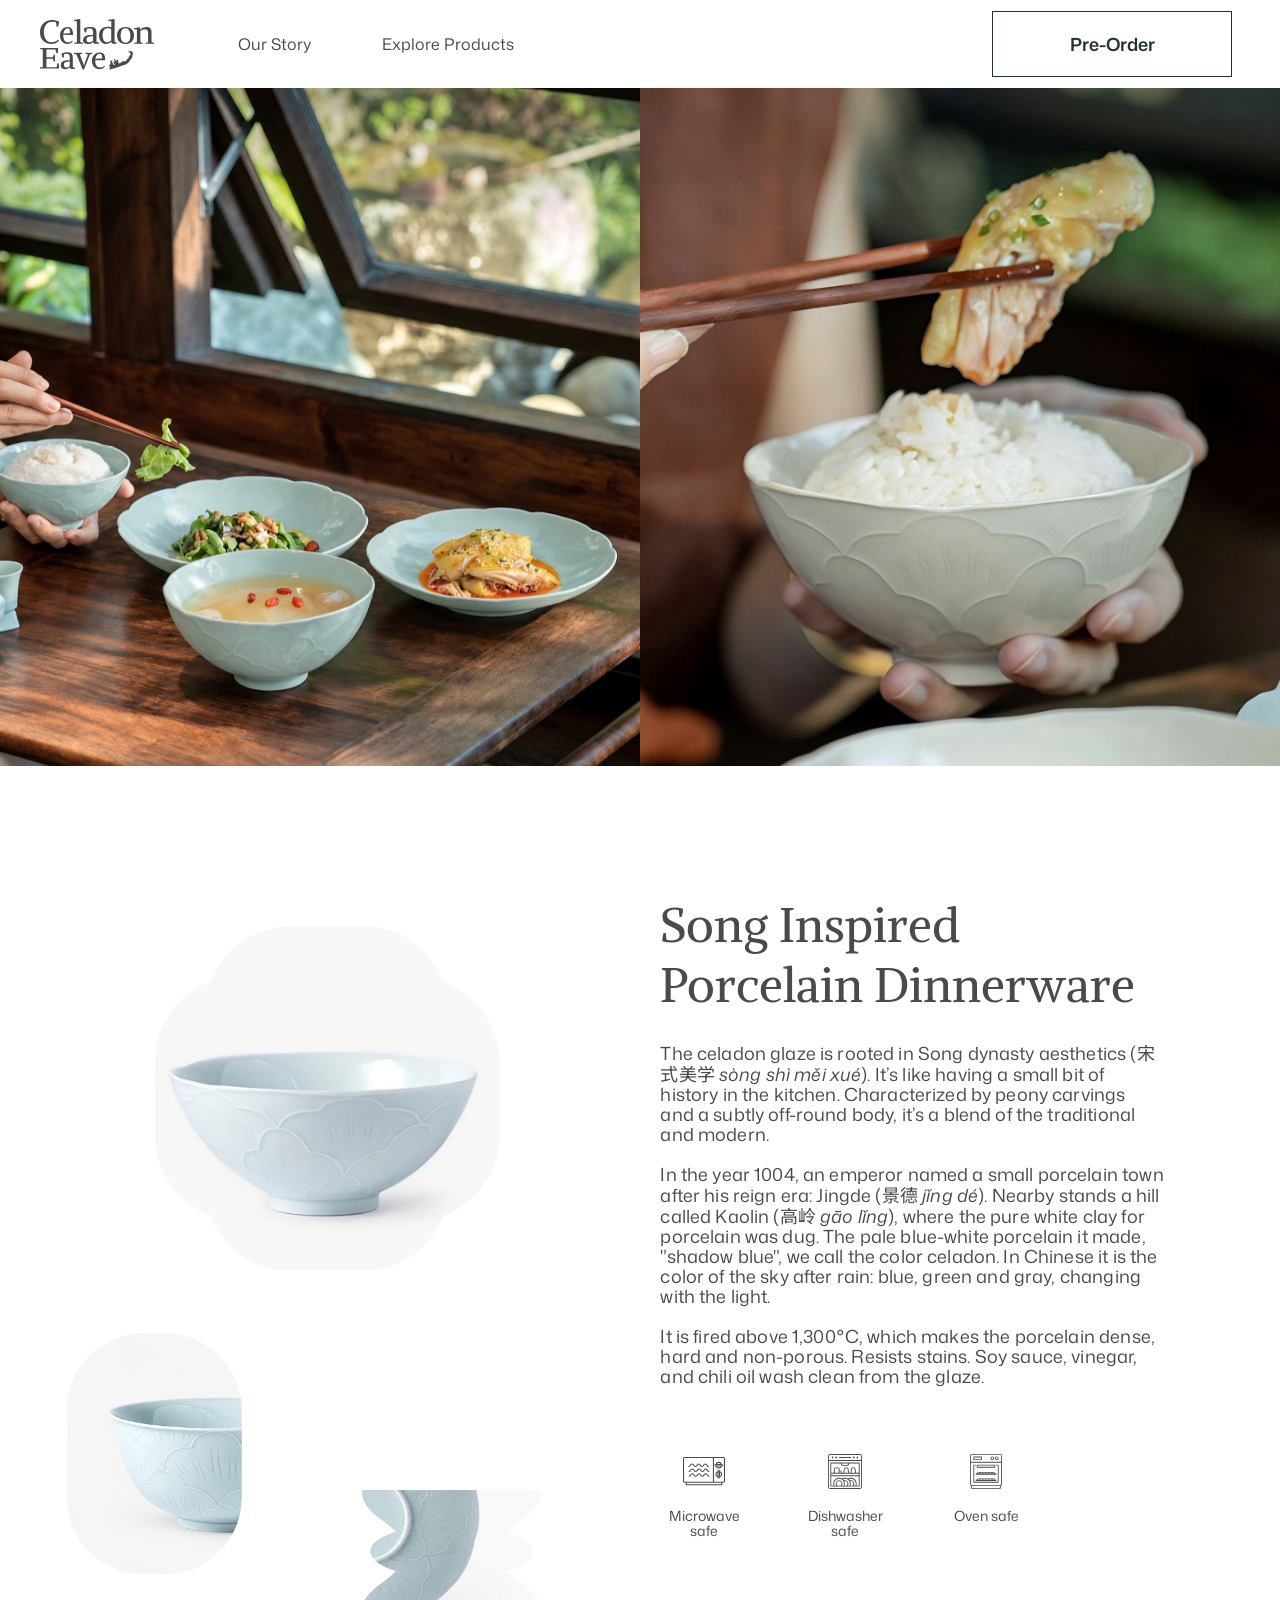
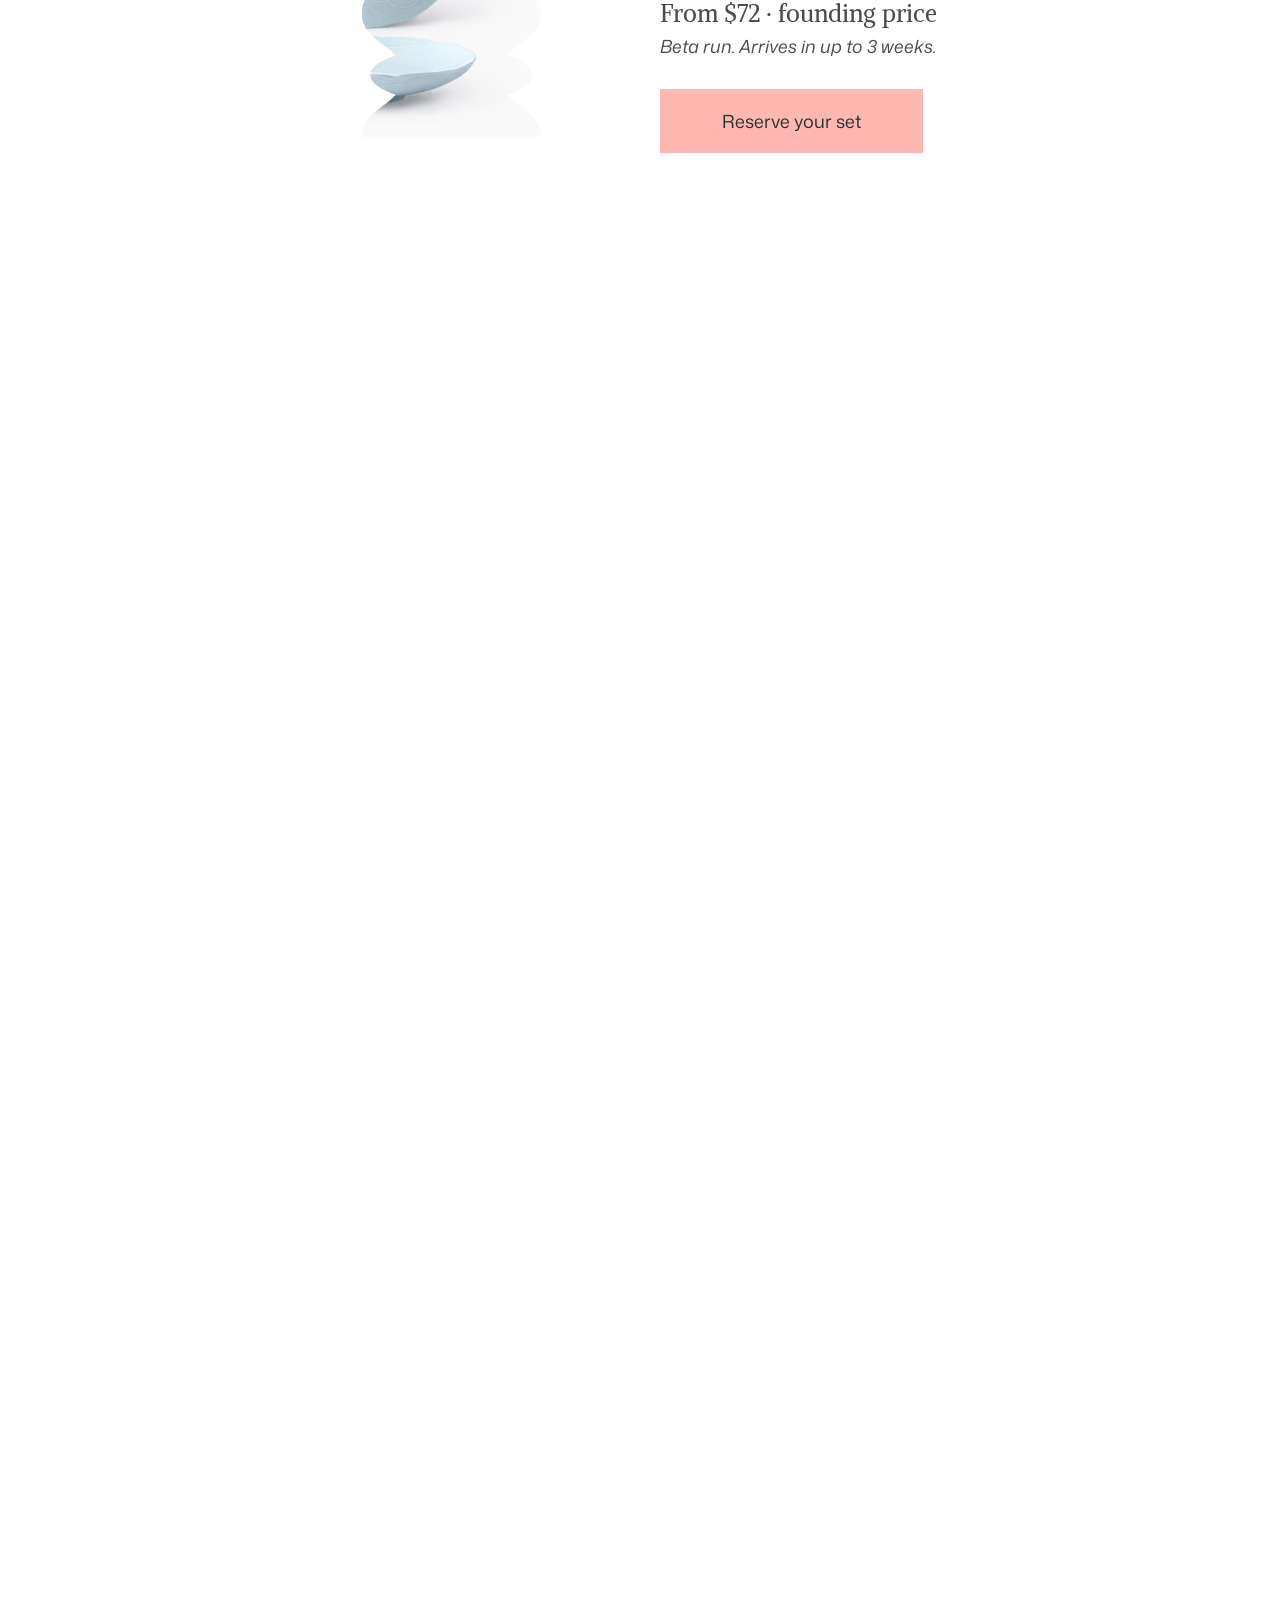
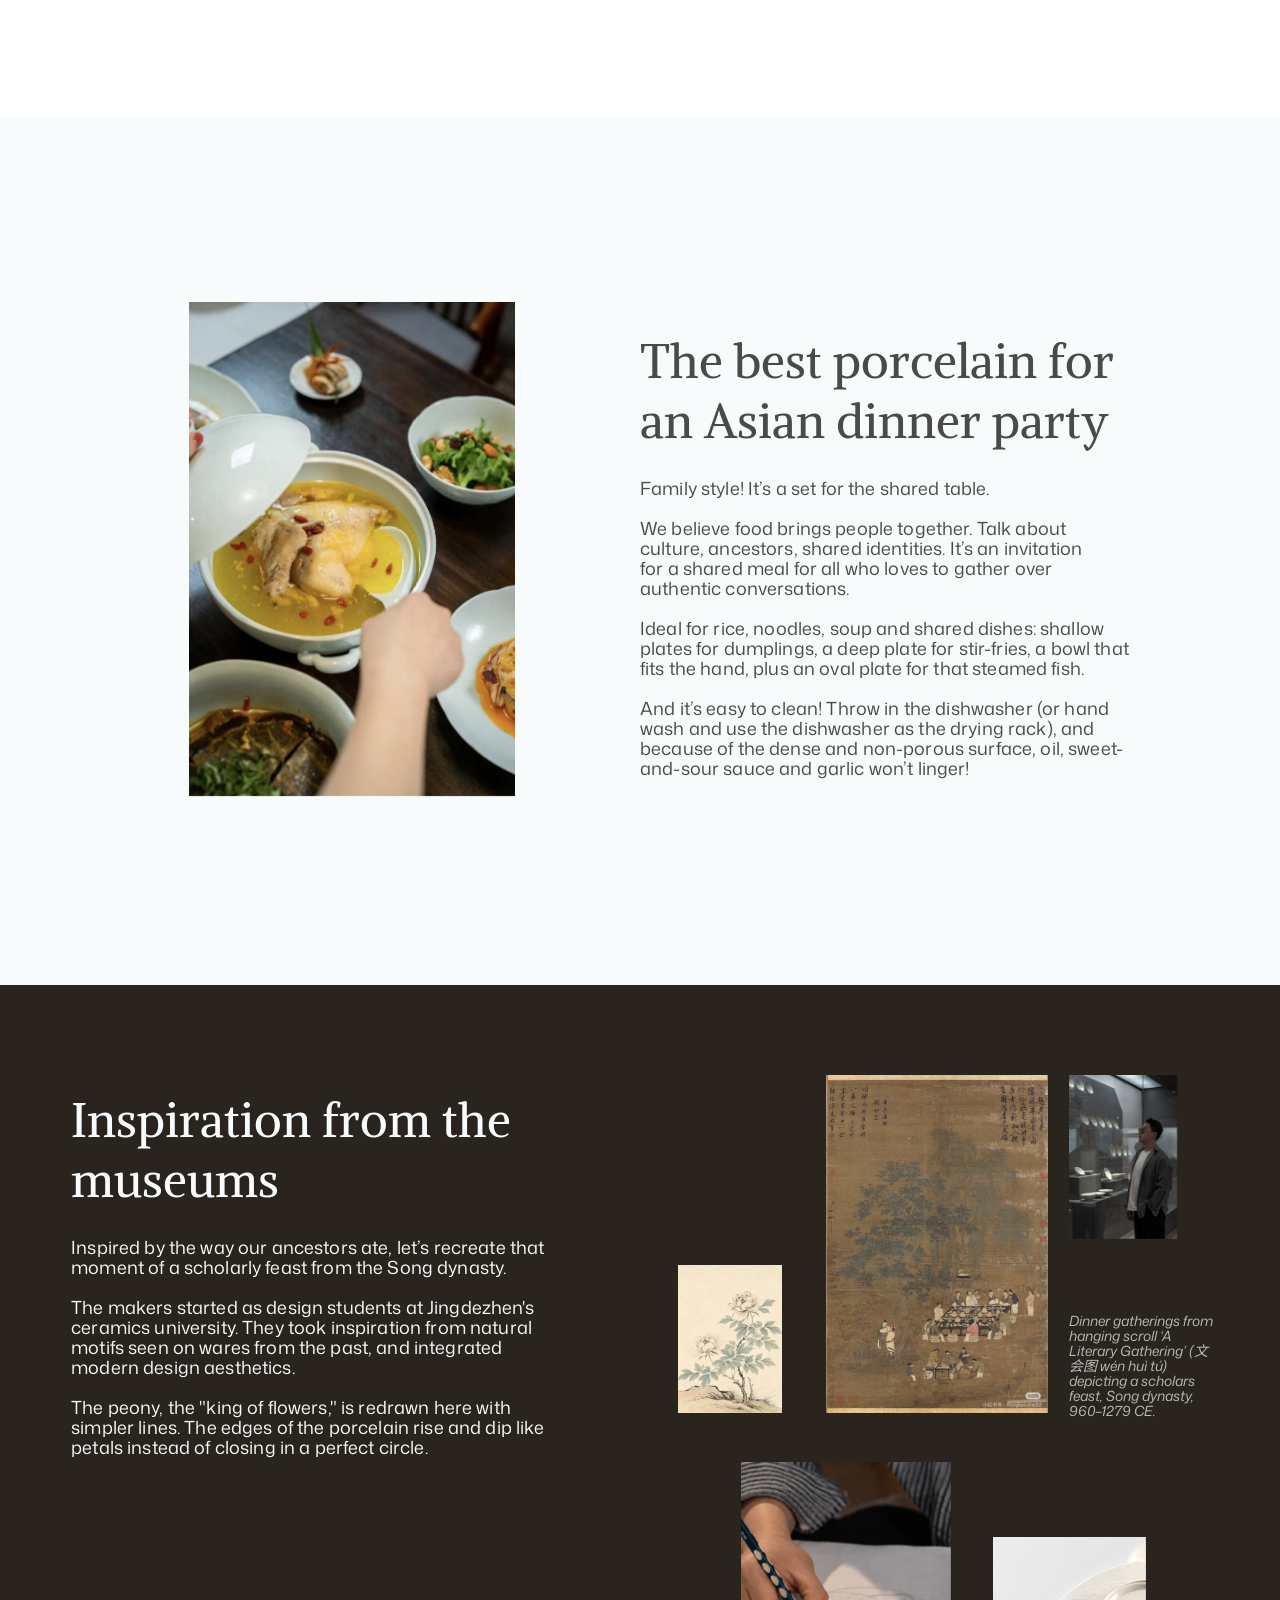
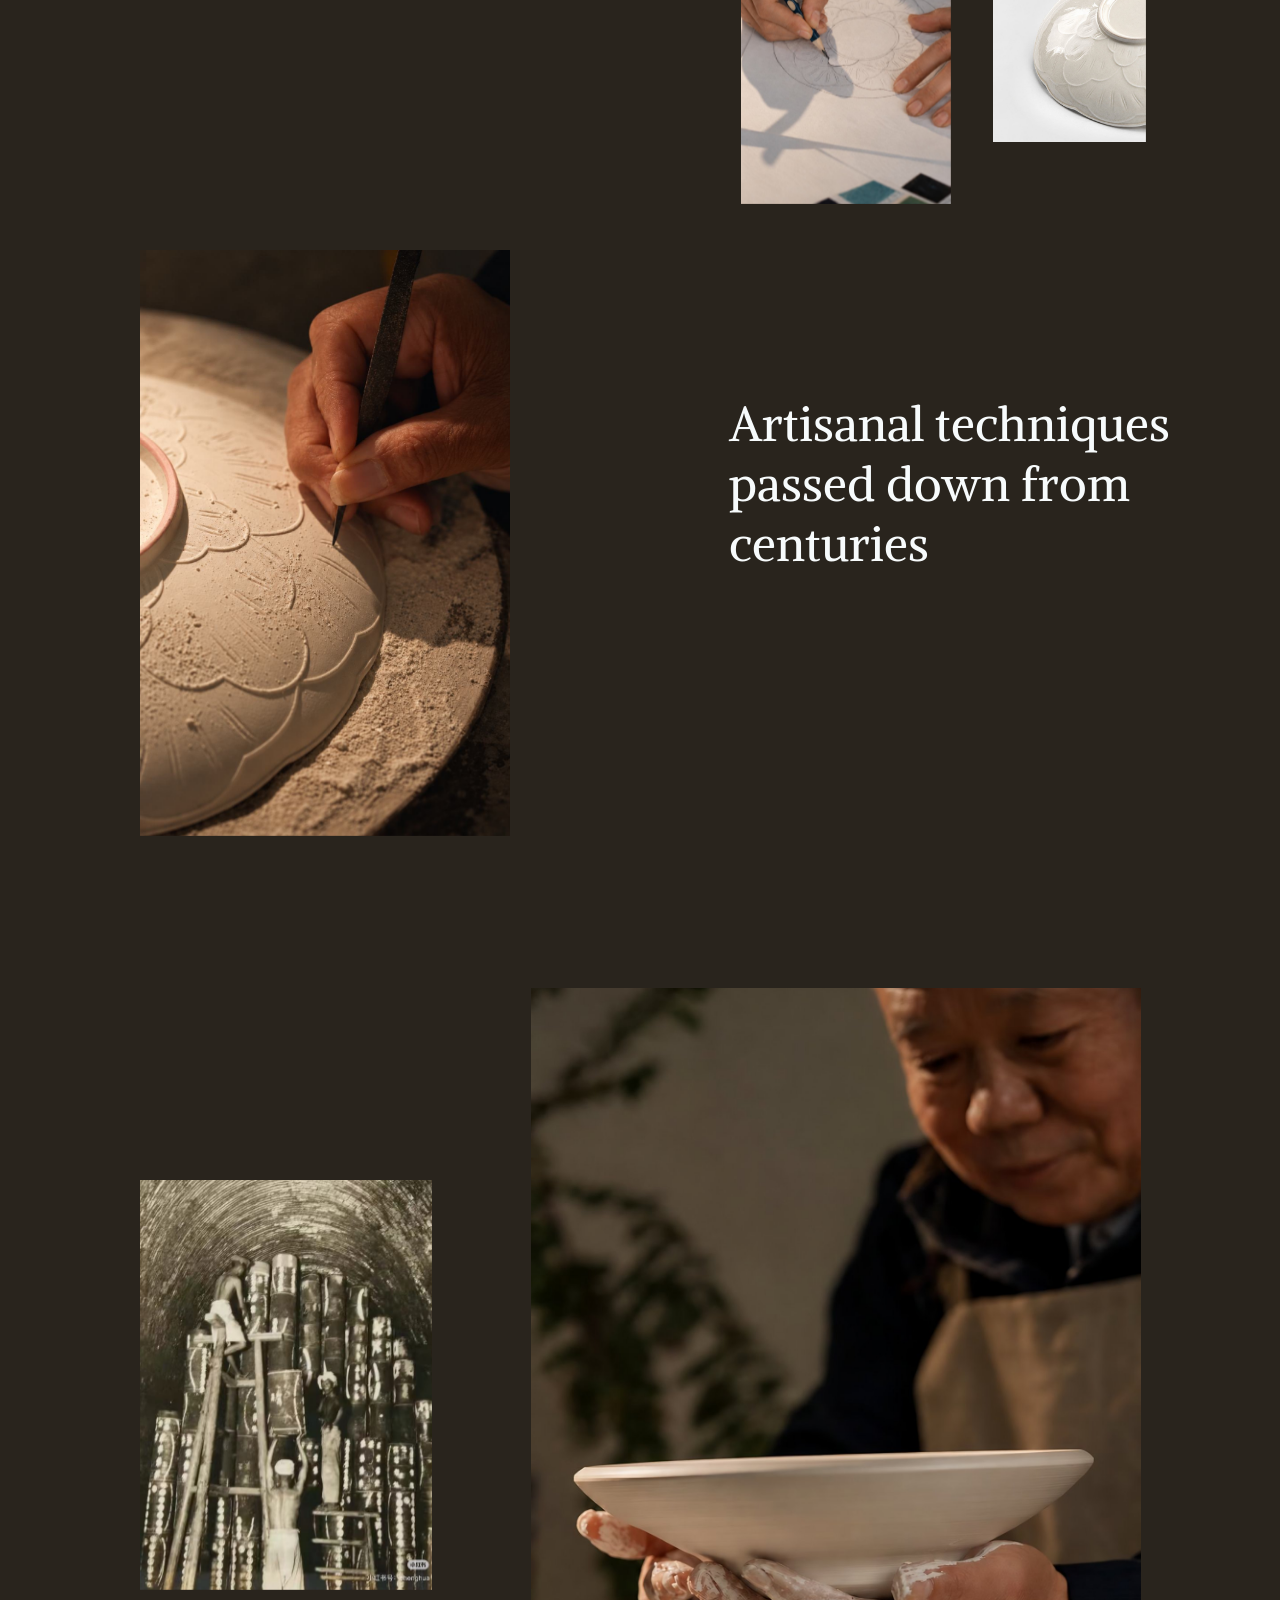
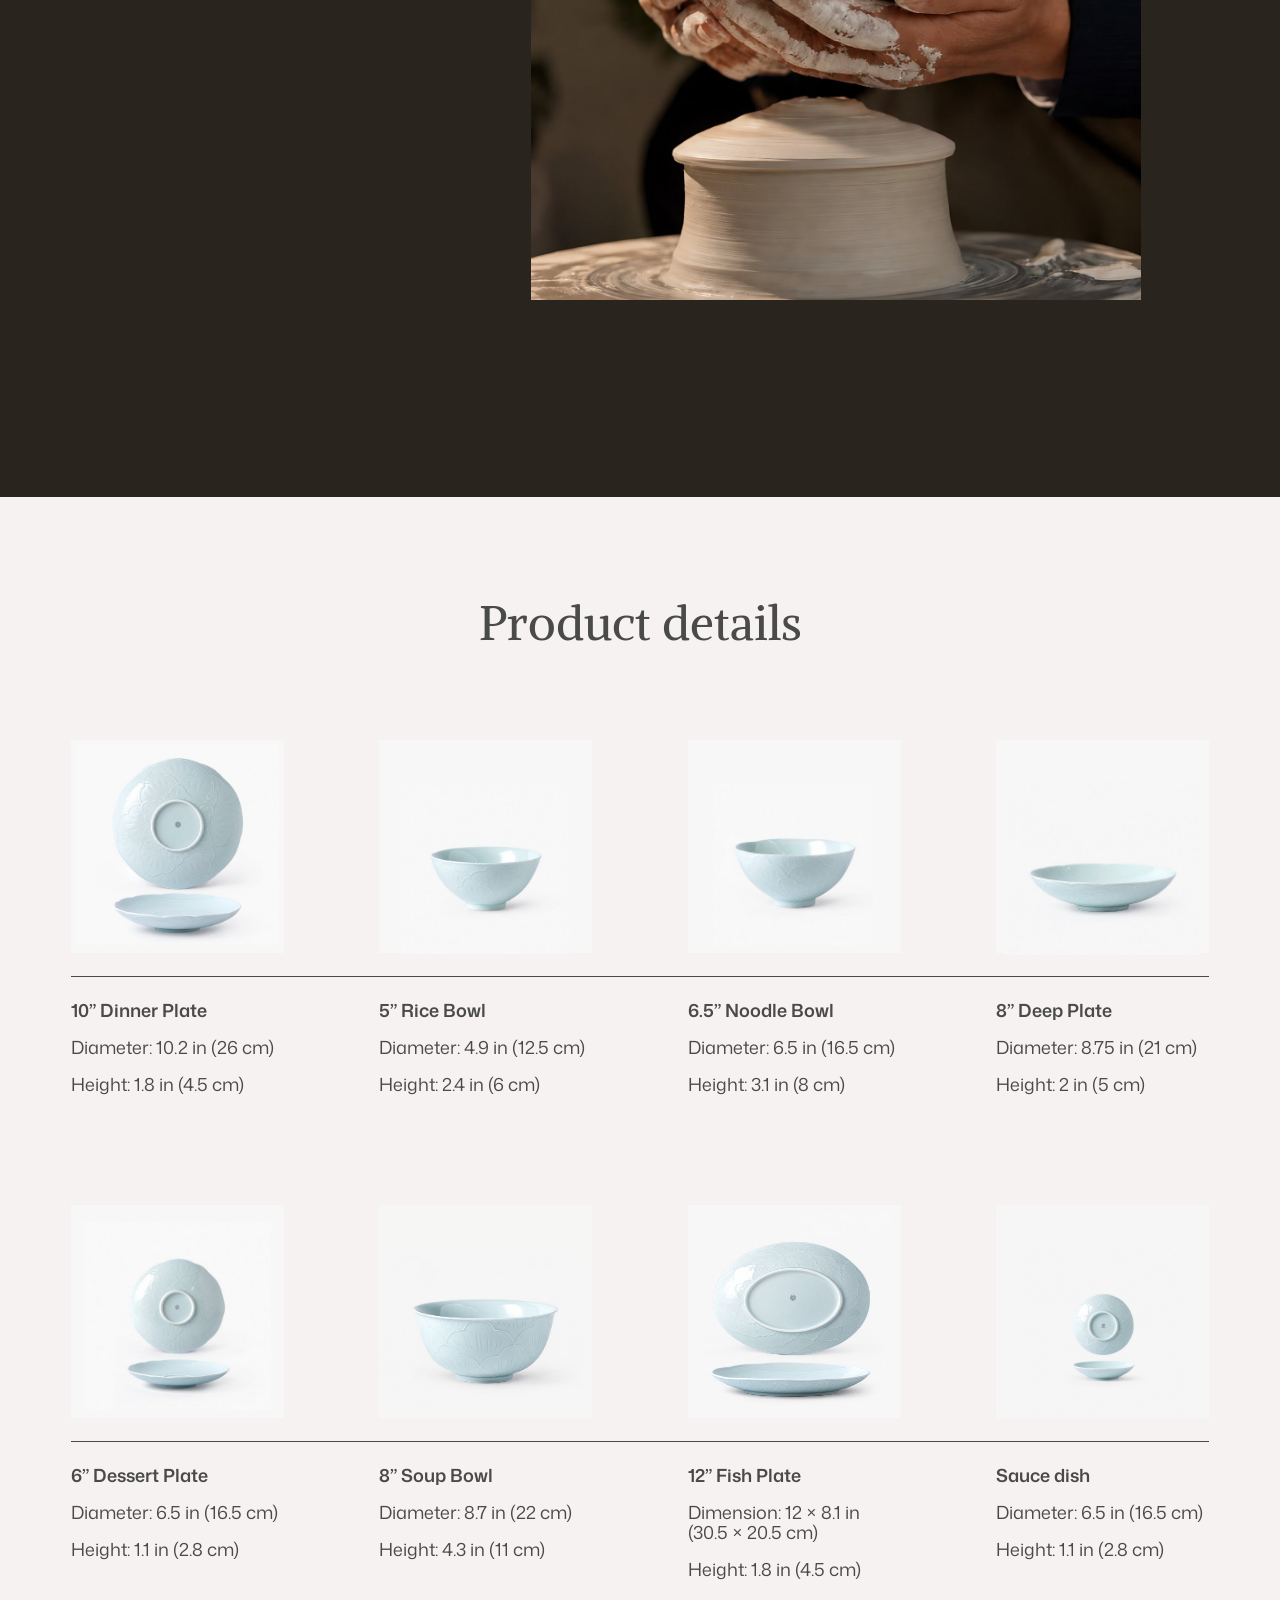
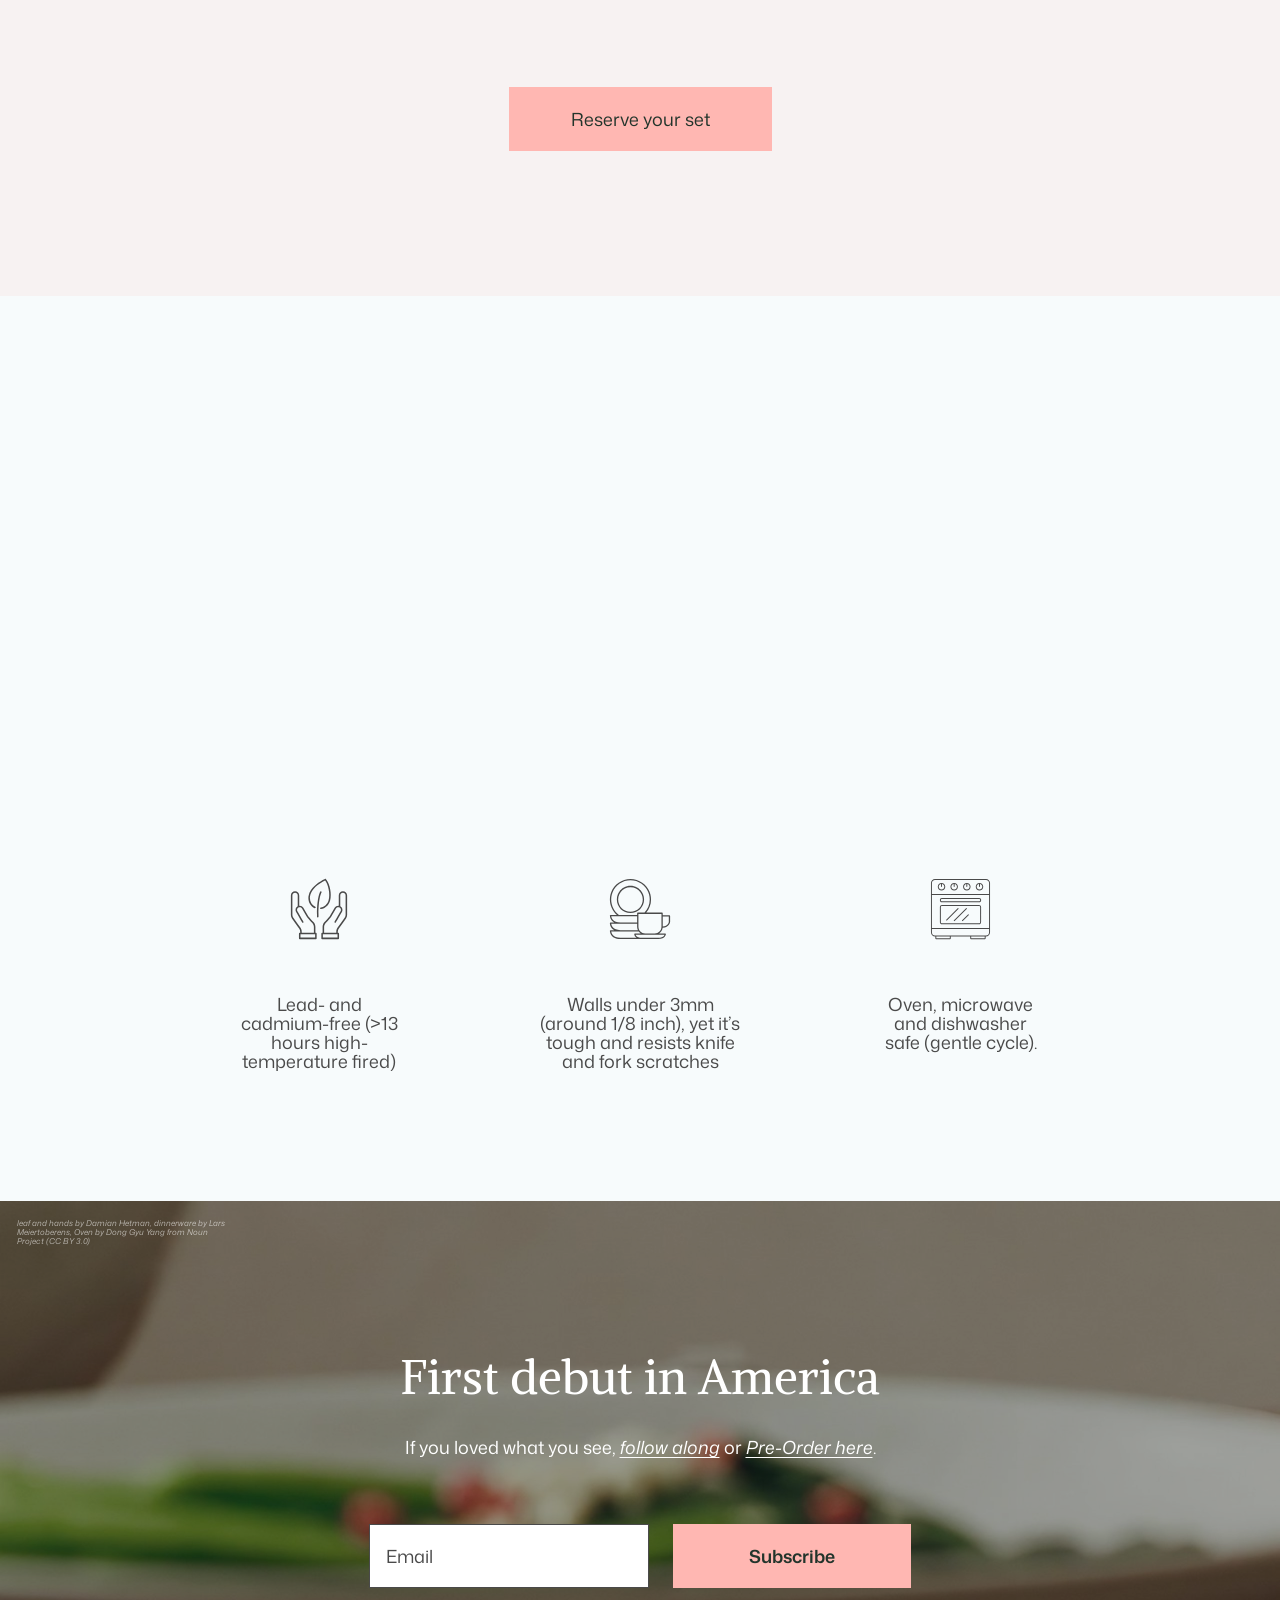
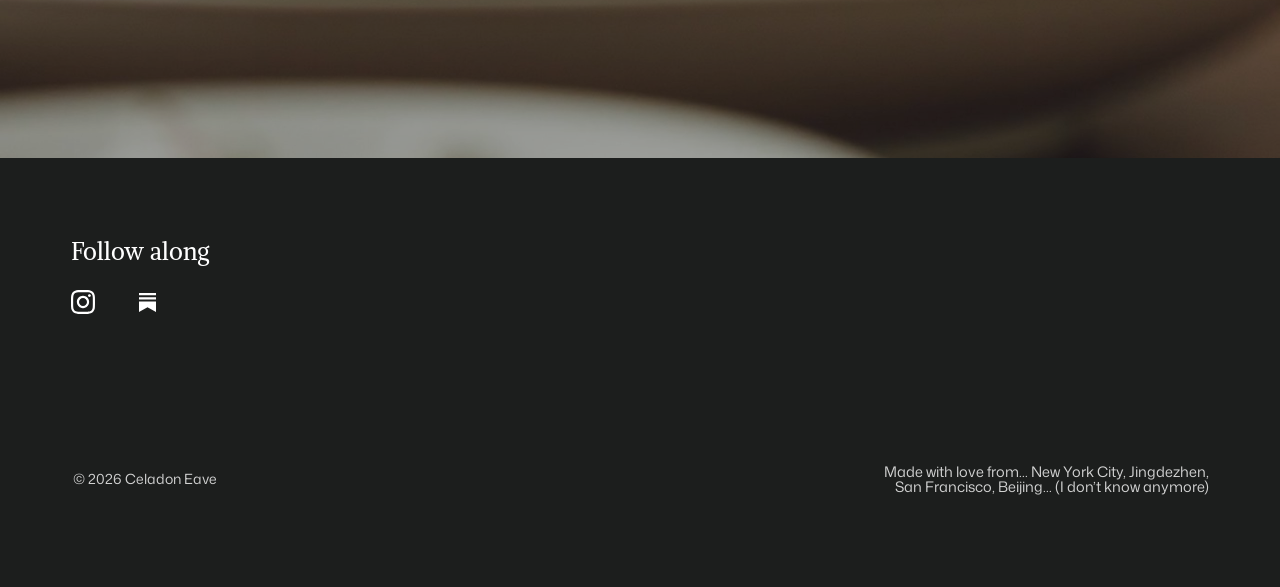
==== commit 6898e79e: "Product page: sharper photos, fade-in on images, collapsed accordions, homepage footer styling Co-Au" ====
--- a/song-dinnerware.html
+++ b/song-dinnerware.html
@@ -28,6 +28,7 @@
 <link href="https://fonts.googleapis.com/css2?family=Alike&family=Mona+Sans:ital,wght@0,200..900;1,200..900&family=Noto+Sans+SC:wght@400;600&display=swap" rel="stylesheet">
 <link rel="stylesheet" href="assets/styles.css">
 <link rel="stylesheet" href="assets/product.css">
+<script>document.documentElement.classList.add('js')</script>
 </head>
 <body class="pdp">
 <header class="pdp-header">
@@ -54,8 +55,8 @@
 </header>
 <main>
 <section class="pdp-hero" aria-label="Song dinnerware in use">
-  <div class="crop hero-l" style="--ar:720/763;"><img src="assets/product/hero-left.jpg" alt="Hands sharing small plates of food on a dark wood table by a window, with celadon porcelain bowls and plates" style="left:0%;top:-13.8925%;width:100%;height:127.7851%" width="1078" height="1460"></div>
-  <div class="crop hero-r" style="--ar:720/763;"><img src="assets/product/hero-right.jpg" alt="A hand holding a celadon porcelain bowl of rice with a piece of glazed chicken lifted over it with chopsticks" style="left:0%;top:-13.1062%;width:100%;height:126.2123%" width="696" height="930"></div>
+  <div class="crop hero-l" style="--ar:720/763;"><img src="assets/product/hero-left.jpg" alt="Hands sharing small plates of food on a dark wood table by a window, with celadon porcelain bowls and plates" style="left:0%;top:-13.8925%;width:100%;height:127.7851%" width="1440" height="1950"></div>
+  <div class="crop hero-r" style="--ar:720/763;"><img src="assets/product/hero-right.jpg" alt="A hand holding a celadon porcelain bowl of rice with a piece of glazed chicken lifted over it with chopsticks" style="left:0%;top:-13.1062%;width:100%;height:126.2123%" width="1440" height="1924"></div>
 </section>
 <section class="pdp-intro">
   <div class="pdp-intro-in">
@@ -65,9 +66,9 @@
       <clipPath id="clip-pill" clipPathUnits="objectBoundingBox"><path d="M0.5607 1L0.43929 1C0.19667 1 0 0.85696 0 0.68051L0 0.31949C0 0.14304 0.19667 0 0.43929 0L0.5607 0C0.80332 0 1 0.14304 1 0.31949L1 0.68051C1 0.85696 0.80332 1 0.5607 1Z"/></clipPath>
       <clipPath id="clip-scallop" clipPathUnits="objectBoundingBox"><path d="M1 0.49997C1 0.4087 0.87661 0.38404 0.80997 0.32874C0.89751 0.30886 0.95223 0.28068 0.95223 0.2494C0.95223 0.21826 0.89796 0.1902 0.81106 0.17032C0.87794 0.11565 1 0.09077 1 0L0 0C0 0.09071 0.12189 0.11563 0.1888 0.17023C0.10167 0.19011 0.04722 0.21821 0.04722 0.2494C0.04722 0.28073 0.10214 0.30896 0.18993 0.32885C0.12328 0.3841 0 0.40879 0 0.50003C0 0.59099 0.12257 0.61579 0.18935 0.6707C0.10189 0.69058 0.04722 0.71874 0.04722 0.75C0.04722 0.78126 0.1019 0.80942 0.18938 0.82931C0.1226 0.88423 0 0.90903 0 1L1 1C1 0.90897 0.87728 0.8842 0.81051 0.82921C0.89774 0.80934 0.95223 0.78121 0.95223 0.75C0.95223 0.71879 0.89773 0.69066 0.8105 0.67079C0.87724 0.61578 1 0.59101 1 0.49997Z"/></clipPath>
     </defs></svg>
-    <div class="crop ab shape-blob" style="--ar:388/388;--x:99;--y:0;--w:388;--h:388"><img src="assets/product/gallery-bowl.jpg" alt="A celadon porcelain bowl with carved peony petals" style="left:-14.6907%;top:0%;width:129.3814%;height:100%" width="632" height="510"></div>
-    <div class="crop ab shape-pill" style="--ar:197/271;--x:0;--y:458;--w:197;--h:271"><img src="assets/product/soup-bowl.jpg" alt="Side view of a celadon rice bowl" style="left:-23.3503%;top:-32.8413%;width:228.4264%;height:165.6827%" width="900" height="900" loading="lazy"></div>
-    <div class="crop ab shape-scallop" style="--ar:202/278;--x:332;--y:634;--w:202;--h:278"><img src="assets/product/dinner-plate.jpg" alt="Edge of a scalloped celadon dinner plate" style="left:-120.297%;top:-70.1439%;width:244.5545%;height:177.3381%" width="900" height="900" loading="lazy"></div>
+    <div class="crop ab shape-blob" style="--ar:388/388;--x:99;--y:0;--w:388;--h:388"><img src="assets/product/gallery-bowl.jpg" alt="A celadon porcelain bowl with carved peony petals" style="left:-14.6907%;top:0%;width:129.3814%;height:100%" width="1004" height="810"></div>
+    <div class="crop ab shape-pill" style="--ar:197/271;--x:0;--y:458;--w:197;--h:271"><img src="assets/product/soup-bowl.jpg" alt="Side view of a celadon rice bowl" style="left:-23.3503%;top:-32.8413%;width:228.4264%;height:165.6827%" width="1254" height="1254" loading="lazy"></div>
+    <div class="crop ab shape-scallop" style="--ar:202/278;--x:332;--y:634;--w:202;--h:278"><img src="assets/product/dinner-plate.jpg" alt="Edge of a scalloped celadon dinner plate" style="left:-120.297%;top:-70.1439%;width:244.5545%;height:177.3381%" width="1254" height="1254" loading="lazy"></div>
   </div>
   <div class="pdp-info">
     <h1 class="reveal">Song Inspired<br>Porcelain Dinnerware</h1>
@@ -85,8 +86,8 @@
     <p class="pdp-note reveal"><em>Beta run. Arrives in up to 3 weeks.</em></p>
     <a href="#signup" class="btn btn-pink js-focus-signup pdp-cta reveal">Reserve your set</a>
     <div class="pdp-acc reveal">
-      <div class="acc-item is-open">
-        <h2 class="acc-h"><button type="button" class="acc-btn" aria-expanded="true" aria-controls="acc-specs" id="acc-specs-btn">Product Specs<span class="acc-ic" aria-hidden="true"></span></button></h2>
+      <div class="acc-item">
+        <h2 class="acc-h"><button type="button" class="acc-btn" aria-expanded="false" aria-controls="acc-specs" id="acc-specs-btn">Product Specs<span class="acc-ic" aria-hidden="true"></span></button></h2>
         <div class="acc-panel" id="acc-specs" role="region" aria-labelledby="acc-specs-btn"><div><p>See Below</p></div></div>
       </div>
       <div class="acc-item">
@@ -98,13 +99,13 @@
   </div>
 </section>
 <section class="pdp-banner" aria-label="Celadon bowls and plates">
-  <div class="crop banner-crop" style="--ar:1440/800;"><img src="assets/product/banner-bowl.jpg" alt="A celadon porcelain bowl, plates and rice bowls on a stone plinth against a soft beige wall" style="left:0%;top:-10%;width:100%;height:120%" width="1536" height="1024" loading="lazy"></div>
+  <div class="crop banner-crop" style="--ar:1440/800;"><img src="assets/product/banner-bowl.jpg" alt="A celadon porcelain bowl, plates and rice bowls on a stone plinth against a soft beige wall" style="left:0%;top:-10%;width:100%;height:120%" width="2560" height="1707" loading="lazy"></div>
   <p class="credit credit-banner">Microwave by iconcheese, Dishwasher by Arkinasi,<br>Oven by Leween Design from Noun Project (CC BY 3.0)</p>
 </section>
 <section class="pdp-trio" aria-label="The set at the table">
-  <div class="crop trio-1" style="--ar:471/630;"><img src="assets/product/trio-left.jpg" alt="Celadon bowls and a plate of greens on an oak table beside a window" style="left:-22.293%;top:0%;width:146.4968%;height:100%" width="1000" height="914" loading="lazy"></div>
+  <div class="crop trio-1" style="--ar:471/630;"><img src="assets/product/trio-left.jpg" alt="Celadon bowls and a plate of greens on an oak table beside a window" style="left:-22.293%;top:0%;width:146.4968%;height:100%" width="1312" height="1199" loading="lazy"></div>
   <div class="crop trio-2" style="--ar:480/630;"><img src="assets/product/trio-mid.jpg" alt="Three celadon plates stacked and fanned on a pale surface" style="left:0%;top:-0.7937%;width:100%;height:101.5873%" width="1000" height="1333" loading="lazy"></div>
-  <div class="crop trio-3" style="--ar:489/630;"><img src="assets/product/bowl-bottom.jpg" alt="Underside of a celadon bowl showing the carved peony relief" style="left:0%;top:-8.254%;width:100%;height:116.5079%" width="600" height="900" loading="lazy"></div>
+  <div class="crop trio-3" style="--ar:489/630;"><img src="assets/product/bowl-bottom.jpg" alt="Underside of a celadon bowl showing the carved peony relief" style="left:0%;top:-8.254%;width:100%;height:116.5079%" width="1000" height="1500" loading="lazy"></div>
 </section>
 <section class="pdp-party">
   <div class="party-in">
@@ -132,11 +133,11 @@
         </div>
       </div>
       <div class="collage stage c-stage" style="--sw:586;--sh:820">
-      <div class="crop ab" style="--ar:250/380;--x:170;--y:0;--w:250;--h:380"><img src="assets/product/scroll-painting.jpg" alt="Song dynasty hanging scroll showing a scholars’ literary gathering" style="left:0%;top:0%;width:100%;height:100%" width="700" height="1067" loading="lazy"></div>
+      <div class="crop ab" style="--ar:250/380;--x:170;--y:0;--w:250;--h:380"><img src="assets/product/scroll-painting.jpg" alt="Song dynasty hanging scroll showing a scholars’ literary gathering" style="left:0%;top:0%;width:100%;height:100%" width="800" height="1219" loading="lazy"></div>
       <div class="crop ab" style="--ar:122/184;--x:444;--y:0;--w:122;--h:184"><img src="assets/product/museum-visitor.jpg" alt="A visitor looking at porcelain in a museum display case" style="left:0%;top:0%;width:100%;height:100%" width="470" height="708" loading="lazy"></div>
-      <div class="crop ab" style="--ar:117/167;--x:4;--y:213;--w:117;--h:167"><img src="assets/product/peony-painting.jpg" alt="A Song-style painting of a peony" style="left:-3.4188%;top:0%;width:106.8376%;height:100%" width="500" height="667" loading="lazy"></div>
-      <div class="crop ab" style="--ar:236/385;--x:75;--y:435;--w:236;--h:385"><img src="assets/product/design-sketch.jpg" alt="Hands sketching a peony bowl design on paper with glaze tiles beside it" style="left:0%;top:0%;width:100%;height:100%" width="700" height="1141" loading="lazy"></div>
-      <div class="crop ab" style="--ar:172/230;--x:358;--y:520;--w:172;--h:230"><img src="assets/product/bowl-bottom.jpg" alt="Underside of a carved white porcelain bowl" style="left:0%;top:-6.087%;width:100%;height:112.1739%" width="600" height="900" loading="lazy"></div>
+      <div class="crop ab" style="--ar:117/167;--x:4;--y:213;--w:117;--h:167"><img src="assets/product/peony-painting.jpg" alt="A Song-style painting of a peony" style="left:-3.4188%;top:0%;width:106.8376%;height:100%" width="600" height="800" loading="lazy"></div>
+      <div class="crop ab" style="--ar:236/385;--x:75;--y:435;--w:236;--h:385"><img src="assets/product/design-sketch.jpg" alt="Hands sketching a peony bowl design on paper with glaze tiles beside it" style="left:0%;top:0%;width:100%;height:100%" width="982" height="1601" loading="lazy"></div>
+      <div class="crop ab" style="--ar:172/230;--x:358;--y:520;--w:172;--h:230"><img src="assets/product/bowl-bottom.jpg" alt="Underside of a carved white porcelain bowl" style="left:0%;top:-6.087%;width:100%;height:112.1739%" width="1000" height="1500" loading="lazy"></div>
     </div>
       <p class="caption" style="--x:1203;--y:370"><em>Dinner gatherings from hanging scroll ‘A Literary Gathering’ (<span lang="zh">文会图</span> wén huì tú) depicting a scholars feast, Song dynasty, 960–1279 CE.</em></p>
     </div>
@@ -152,7 +153,7 @@
     </div>
     <div class="d-c">
       <div class="crop kiln-img" style="--ar:329/461;"><img src="assets/product/kiln-photo.jpg" alt="Vintage photograph of workers stacking porcelain in a Jingdezhen kiln" style="left:-2.4316%;top:0%;width:104.8632%;height:100%" width="640" height="854" loading="lazy"></div>
-      <div class="crop potter-img" style="--ar:687/1026;"><img src="assets/product/potter.jpg" alt="A potter’s clay-covered hands shaping a porcelain bowl on the wheel" style="left:0%;top:-2.8265%;width:100%;height:105.653%" width="999" height="1491" loading="lazy"></div>
+      <div class="crop potter-img" style="--ar:687/1026;"><img src="assets/product/potter.jpg" alt="A potter’s clay-covered hands shaping a porcelain bowl on the wheel" style="left:0%;top:-2.8265%;width:100%;height:105.653%" width="1374" height="2166" loading="lazy"></div>
     </div>
   </div>
 </section>
@@ -160,35 +161,35 @@
   <h2 class="reveal">Product details</h2>
   <ul class="spec-grid">
     <li class="spec reveal">
-      <div class="spec-tile" style="background:#F8F7F7"><div class="crop spec-crop" style="left:2.0833%;top:2.0833%;width:95.4167%;height:94.1667%"><img src="assets/product/dinner-plate.jpg" alt="10” Dinner Plate" style="left:-12.2271%;top:-17.6991%;width:124.4541%;height:126.5487%" width="640" height="640" loading="lazy"></div></div>
+      <div class="spec-tile" style="background:#F8F7F7"><div class="crop spec-crop" style="left:2.0833%;top:2.0833%;width:95.4167%;height:94.1667%"><img src="assets/product/dinner-plate.jpg" alt="10” Dinner Plate" style="left:-12.2271%;top:-17.6991%;width:124.4541%;height:126.5487%" width="900" height="900" loading="lazy"></div></div>
       <h3>10” Dinner Plate</h3><p>Diameter: 10.2 in (26 cm)</p><p>Height: 1.8 in (4.5 cm)</p>
     </li>
 <li class="spec reveal">
-      <div class="spec-tile" style="background:#F8F7F7"><div class="crop spec-crop" style="left:10%;top:21.25%;width:79.5833%;height:79.5833%"><img src="assets/product/rice-bowl.jpg" alt="5” Rice Bowl" style="left:0%;top:0%;width:100%;height:100%" width="640" height="640" loading="lazy"></div></div>
+      <div class="spec-tile" style="background:#F8F7F7"><div class="crop spec-crop" style="left:10%;top:21.25%;width:79.5833%;height:79.5833%"><img src="assets/product/rice-bowl.jpg" alt="5” Rice Bowl" style="left:0%;top:0%;width:100%;height:100%" width="900" height="900" loading="lazy"></div></div>
       <h3>5” Rice Bowl</h3><p>Diameter: 4.9 in (12.5 cm)</p><p>Height: 2.4 in (6 cm)</p>
     </li>
 <li class="spec reveal">
-      <div class="spec-tile" style="background:#F8F7F7"><div class="crop spec-crop" style="left:12.5%;top:20.8333%;width:74.5833%;height:75.8333%"><img src="assets/product/noodle-bowl.jpg" alt="6.5” Noodle Bowl" style="left:-18.4358%;top:-16.4835%;width:136.3128%;height:134.0659%" width="640" height="640" loading="lazy"></div></div>
+      <div class="spec-tile" style="background:#F8F7F7"><div class="crop spec-crop" style="left:12.5%;top:20.8333%;width:74.5833%;height:75.8333%"><img src="assets/product/noodle-bowl.jpg" alt="6.5” Noodle Bowl" style="left:-18.4358%;top:-16.4835%;width:136.3128%;height:134.0659%" width="900" height="900" loading="lazy"></div></div>
       <h3>6.5” Noodle Bowl</h3><p>Diameter: 6.5 in (16.5 cm)</p><p>Height: 3.1 in (8 cm)</p>
     </li>
 <li class="spec reveal">
-      <div class="spec-tile" style="background:#F8F7F7"><div class="crop spec-crop" style="left:4.5833%;top:19.5833%;width:91.25%;height:81.6667%"><img src="assets/product/deep-plate.jpg" alt="8” Deep Plate" style="left:-7.3059%;top:-14.2857%;width:114.6119%;height:127.551%" width="640" height="640" loading="lazy"></div></div>
+      <div class="spec-tile" style="background:#F8F7F7"><div class="crop spec-crop" style="left:4.5833%;top:19.5833%;width:91.25%;height:81.6667%"><img src="assets/product/deep-plate.jpg" alt="8” Deep Plate" style="left:-7.3059%;top:-14.2857%;width:114.6119%;height:127.551%" width="900" height="900" loading="lazy"></div></div>
       <h3>8” Deep Plate</h3><p>Diameter: 8.75 in (21 cm)</p><p>Height: 2 in (5 cm)</p>
     </li>
 <li class="spec reveal">
-      <div class="spec-tile" style="background:#F8F7F7"><div class="crop spec-crop" style="left:6.25%;top:8.3333%;width:87.5%;height:87.9167%"><img src="assets/product/dessert-plate.jpg" alt="6” Dessert Plate" style="left:-6.6667%;top:-6.6351%;width:113.3333%;height:112.7962%" width="640" height="640" loading="lazy"></div></div>
+      <div class="spec-tile" style="background:#F8F7F7"><div class="crop spec-crop" style="left:6.25%;top:8.3333%;width:87.5%;height:87.9167%"><img src="assets/product/dessert-plate.jpg" alt="6” Dessert Plate" style="left:-6.6667%;top:-6.6351%;width:113.3333%;height:112.7962%" width="900" height="900" loading="lazy"></div></div>
       <h3>6” Dessert Plate</h3><p>Diameter: 6.5 in (16.5 cm)</p><p>Height: 1.1 in (2.8 cm)</p>
     </li>
 <li class="spec reveal">
-      <div class="spec-tile" style="background:#F6F6F5"><div class="crop spec-crop" style="left:1.6667%;top:22.9167%;width:96.25%;height:75.4167%"><img src="assets/product/soup-bowl.jpg" alt="8” Soup Bowl" style="left:-9.9567%;top:-27.0718%;width:119.9134%;height:154.1436%" width="640" height="640" loading="lazy"></div></div>
+      <div class="spec-tile" style="background:#F6F6F5"><div class="crop spec-crop" style="left:1.6667%;top:22.9167%;width:96.25%;height:75.4167%"><img src="assets/product/soup-bowl.jpg" alt="8” Soup Bowl" style="left:-9.9567%;top:-27.0718%;width:119.9134%;height:154.1436%" width="900" height="900" loading="lazy"></div></div>
       <h3>8” Soup Bowl</h3><p>Diameter: 8.7 in (22 cm)</p><p>Height: 4.3 in (11 cm)</p>
     </li>
 <li class="spec reveal">
-      <div class="spec-tile" style="background:#F8F7F7"><div class="crop spec-crop" style="left:1.6667%;top:3.3333%;width:94.1667%;height:92.9167%"><img src="assets/product/fish-plate.jpg" alt="12” Fish Plate" style="left:-7.9646%;top:-12.5561%;width:115.9292%;height:117.4888%" width="640" height="640" loading="lazy"></div></div>
+      <div class="spec-tile" style="background:#F8F7F7"><div class="crop spec-crop" style="left:1.6667%;top:3.3333%;width:94.1667%;height:92.9167%"><img src="assets/product/fish-plate.jpg" alt="12” Fish Plate" style="left:-7.9646%;top:-12.5561%;width:115.9292%;height:117.4888%" width="900" height="900" loading="lazy"></div></div>
       <h3>12” Fish Plate</h3><p>Dimension: 12 × 8.1 in (30.5 × 20.5 cm)</p><p>Height: 1.8 in (4.5 cm)</p>
     </li>
 <li class="spec reveal">
-      <div class="spec-tile" style="background:#F7F6F6"><div class="crop spec-crop" style="left:11.25%;top:19.5833%;width:78.75%;height:78.75%"><img src="assets/product/sauce-dish.jpg" alt="Sauce dish" style="left:0%;top:0%;width:100%;height:100%" width="640" height="640" loading="lazy"></div></div>
+      <div class="spec-tile" style="background:#F7F6F6"><div class="crop spec-crop" style="left:11.25%;top:19.5833%;width:78.75%;height:78.75%"><img src="assets/product/sauce-dish.jpg" alt="Sauce dish" style="left:0%;top:0%;width:100%;height:100%" width="900" height="900" loading="lazy"></div></div>
       <h3>Sauce dish</h3><p>Diameter: 6.5 in (16.5 cm)</p><p>Height: 1.1 in (2.8 cm)</p>
     </li>
   </ul>
@@ -205,7 +206,7 @@
   </ul>
 </section>
 <section class="pdp-closing" id="preorder">
-  <div class="crop closing-crop" style="--ar:1440/557;"><img src="assets/product/closing-bg.jpg" alt="Blurred celadon plate with greens in warm light" style="left:0%;top:-27.289%;width:100%;height:154.5781%" width="1380" height="825" loading="lazy"></div>
+  <div class="crop closing-crop" style="--ar:1440/557;"><img src="assets/product/closing-bg.jpg" alt="Blurred celadon plate with greens in warm light" style="left:0%;top:-27.289%;width:100%;height:154.5781%" width="2560" height="1530" loading="lazy"></div>
   <div class="closing-shade"></div>
   <p class="credit credit-closing">leaf and hands by Damian Hetman, dinnerware by Lars Meiertoberens, Oven by Dong Gyu Yang from Noun Project (CC BY 3.0)</p>
   <div class="closing-in">
--- a/assets/product.css
+++ b/assets/product.css
@@ -6,7 +6,7 @@
   --u: min(1px, calc(100vw / 1440));   /* one design pixel; shrinks gently below 1440 */
 }
 
-.pdp h1, .pdp h2 { font-family: var(--font-head); font-weight: 400; font-size: var(--h2); line-height: 1.25; color: var(--ink); }
+:where(.pdp main) h1, :where(.pdp main) h2 { font-family: var(--font-head); font-weight: 400; font-size: var(--h2); line-height: 1.25; color: var(--ink); }
 .pdp p { text-wrap: pretty; }
 
 /* ---------- Cropped photos: image placed inside its box with percentages taken from the design ---------- */
@@ -166,7 +166,7 @@
 
 /* ================= Desktop: the design as drawn ================= */
 @media (min-width: 1200px) {
-  .pdp h1, .pdp h2 { font-size: 48px; line-height: 60px; }
+  :where(.pdp main) h1, :where(.pdp main) h2 { font-size: 48px; line-height: 60px; }
 
   .pdp-intro-in {
     position: relative; max-width: 1440px; margin: 0 auto;
@@ -224,3 +224,15 @@
   .acc-panel, .acc-ic::before, .acc-ic::after { transition: none; }
 }
 .pdp-copy p { letter-spacing: 0.008em; }
+
+/* ---------- Photos settle in: slow fade with a gentle zoom-out (only when JS runs) ---------- */
+.js .crop > img {
+  opacity: 0; transform: scale(1.06);
+  transition: opacity 1.6s cubic-bezier(.25, .1, .25, 1), transform 2.8s cubic-bezier(.16, .7, .24, 1);
+  will-change: opacity, transform;
+}
+.js .crop.is-in > img { opacity: 1; transform: none; }
+.js .pdp-hero .hero-r > img { transition-delay: .25s; }
+@media (prefers-reduced-motion: reduce) {
+  .js .crop > img { opacity: 1; transform: none; transition: none; }
+}
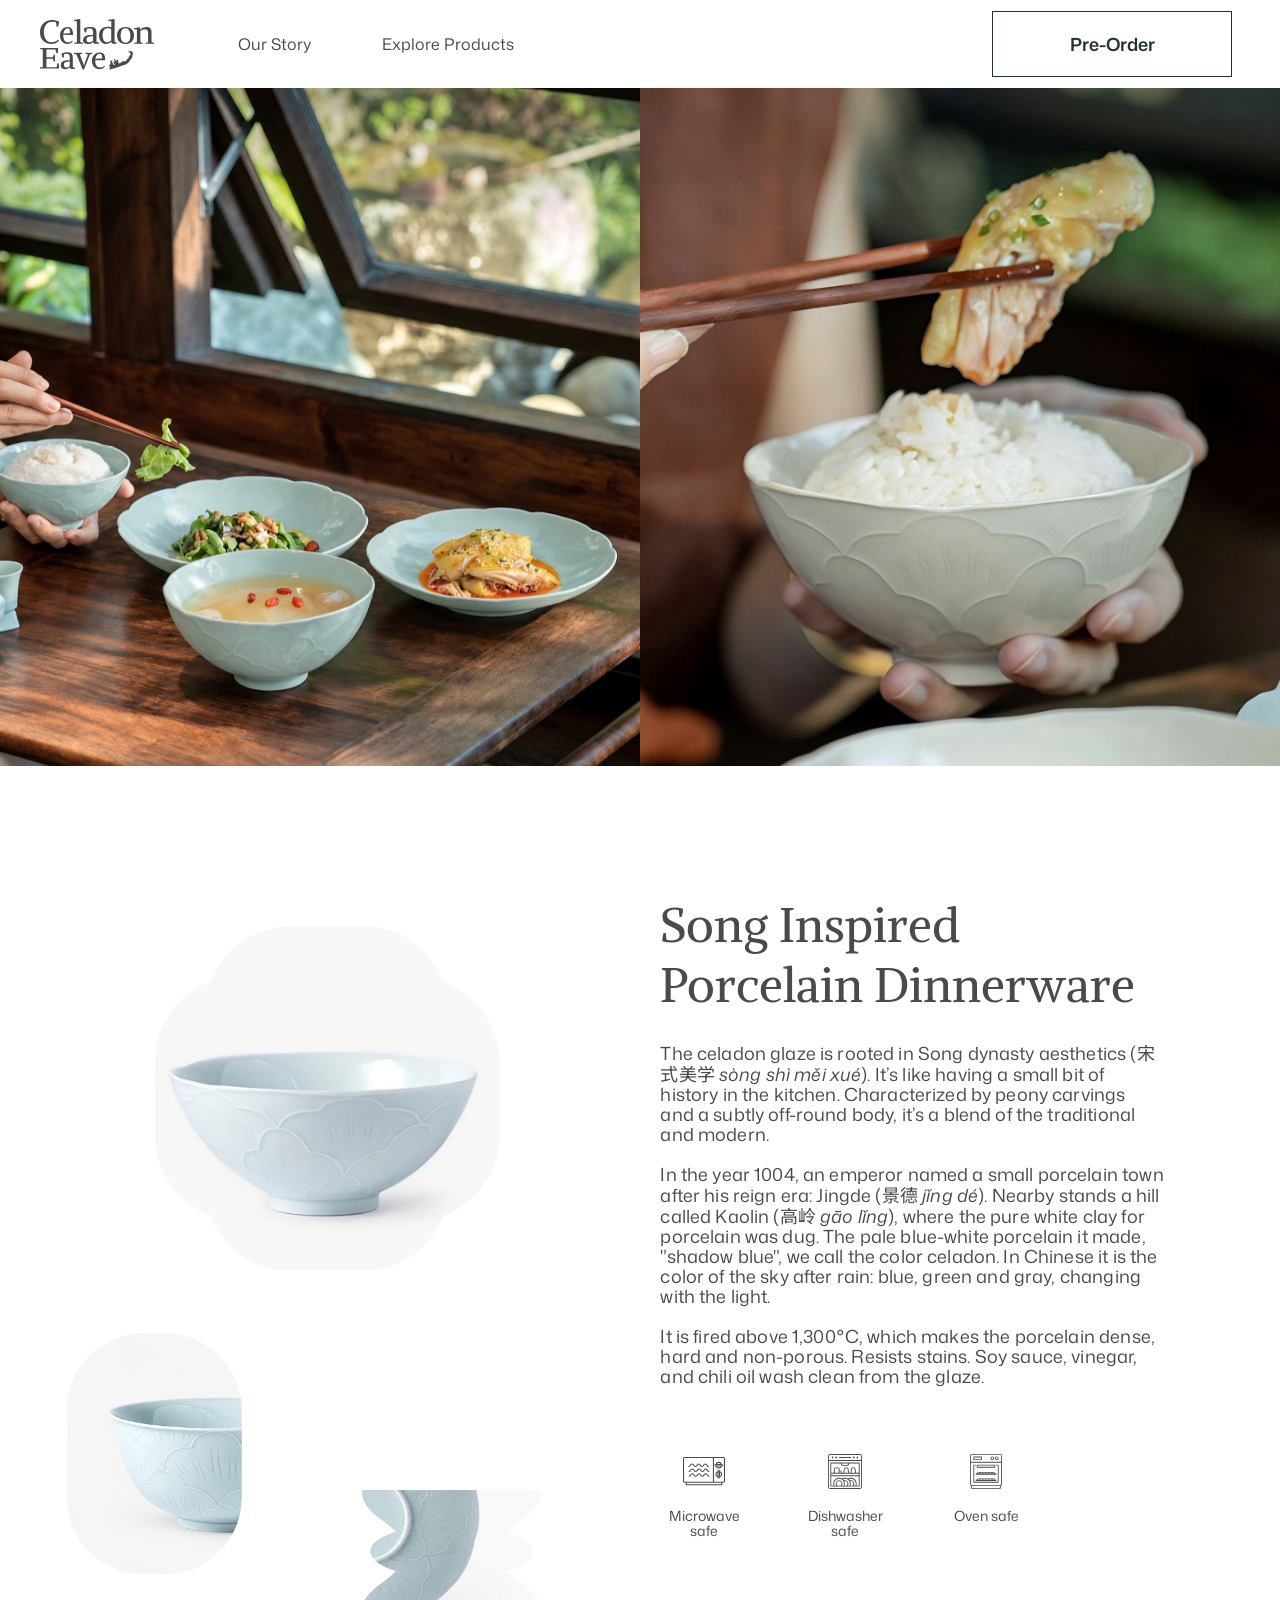
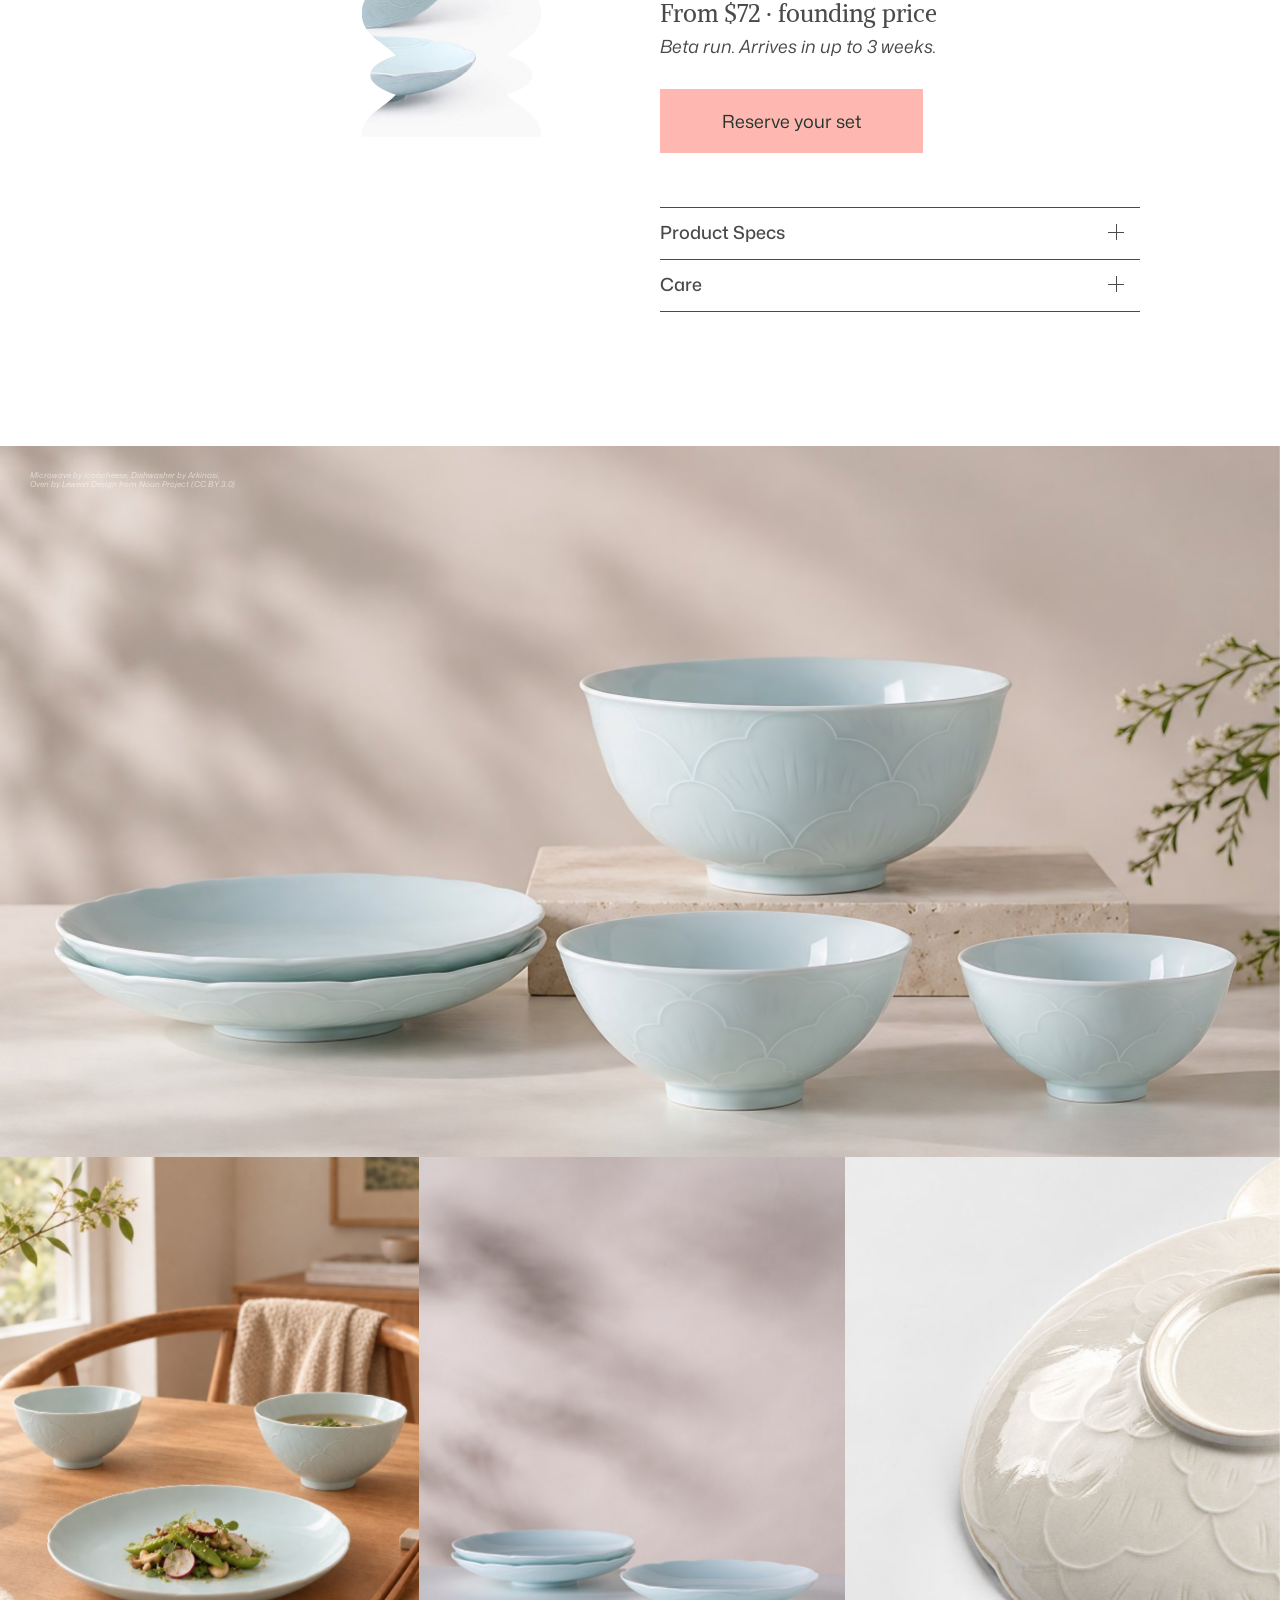
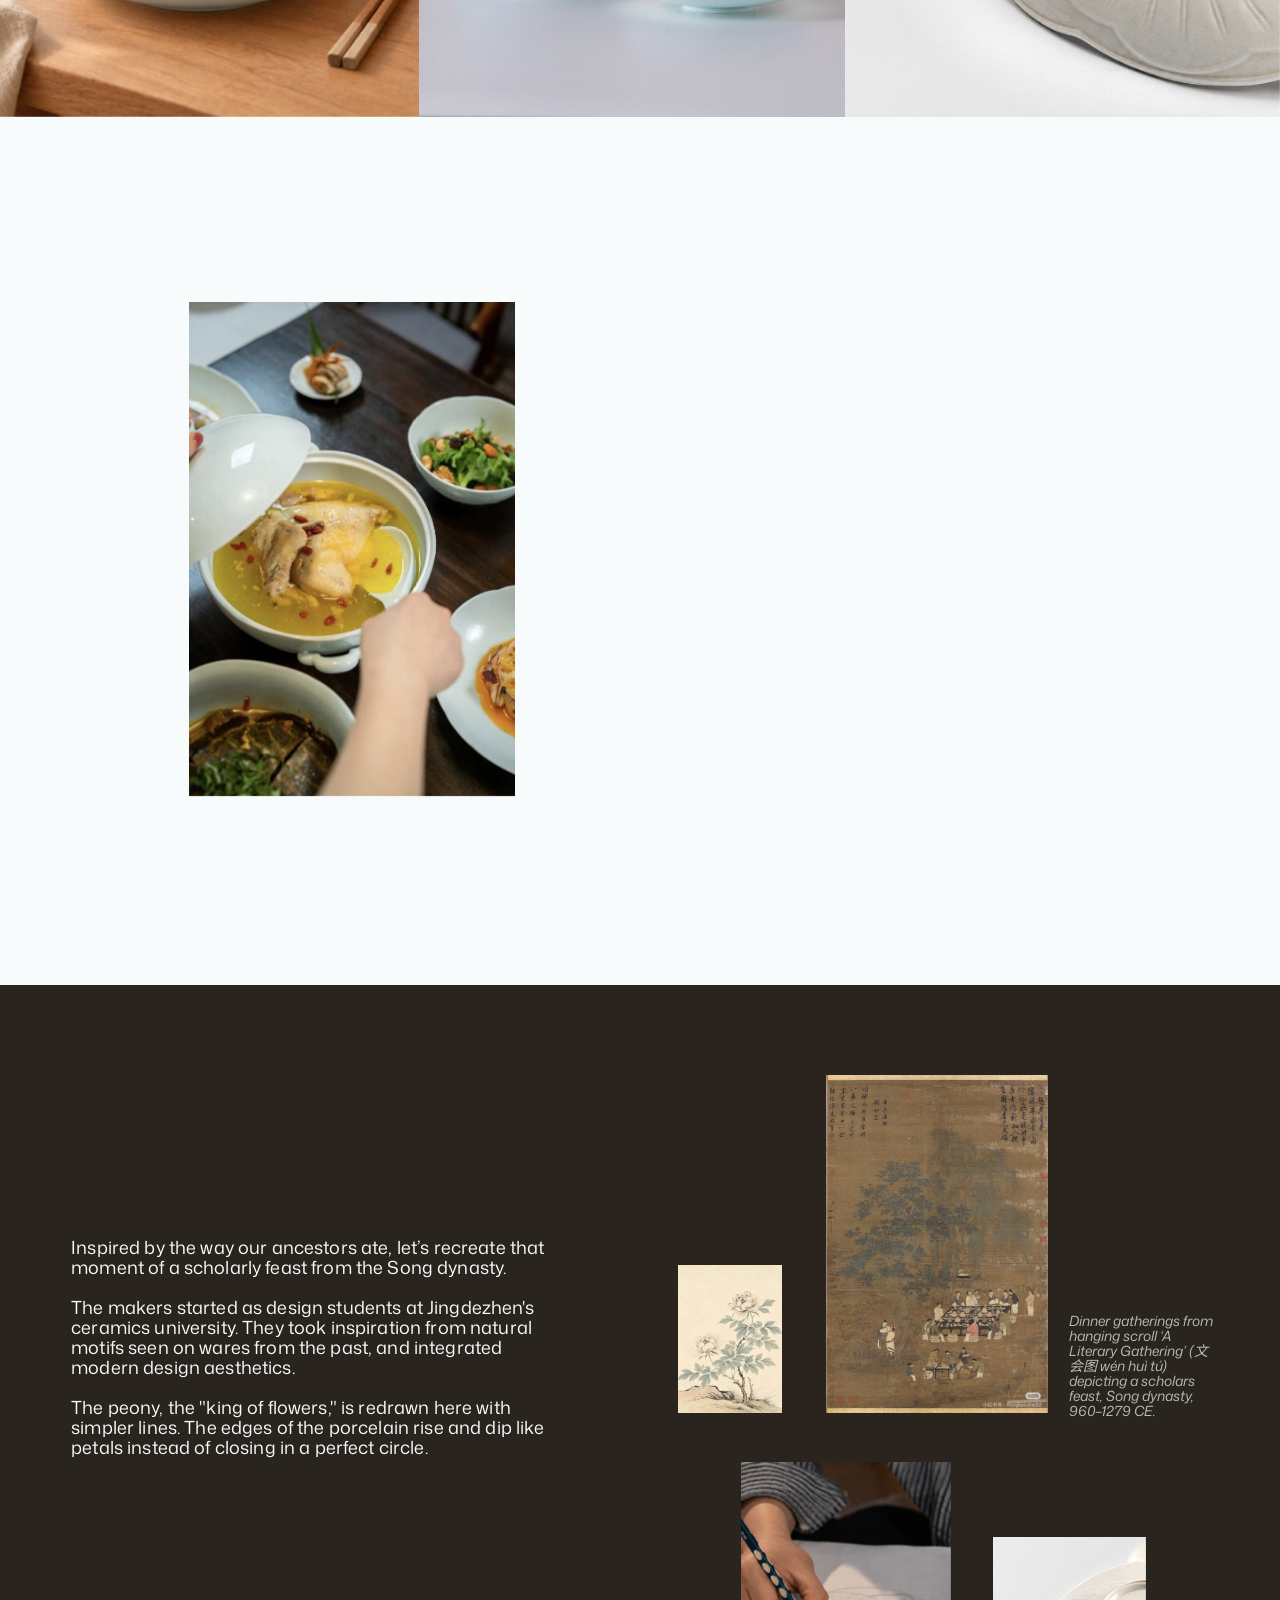
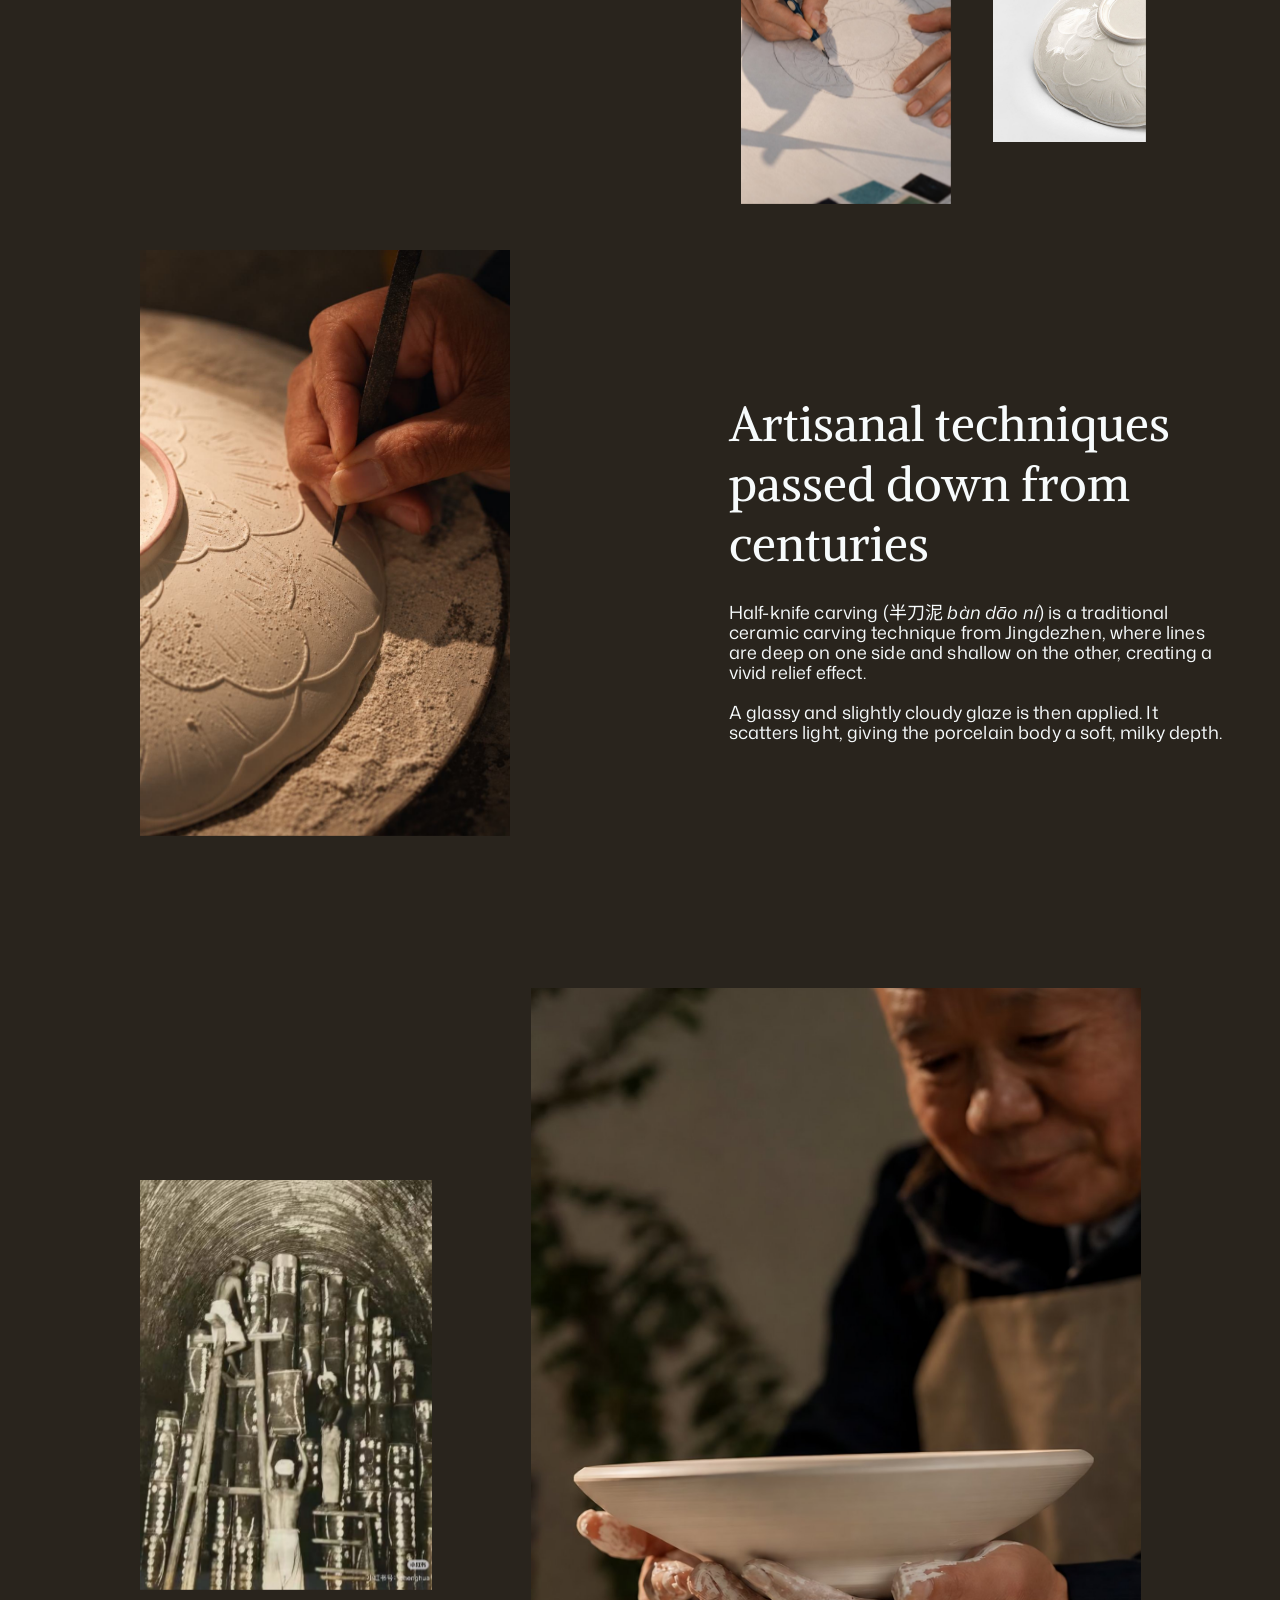
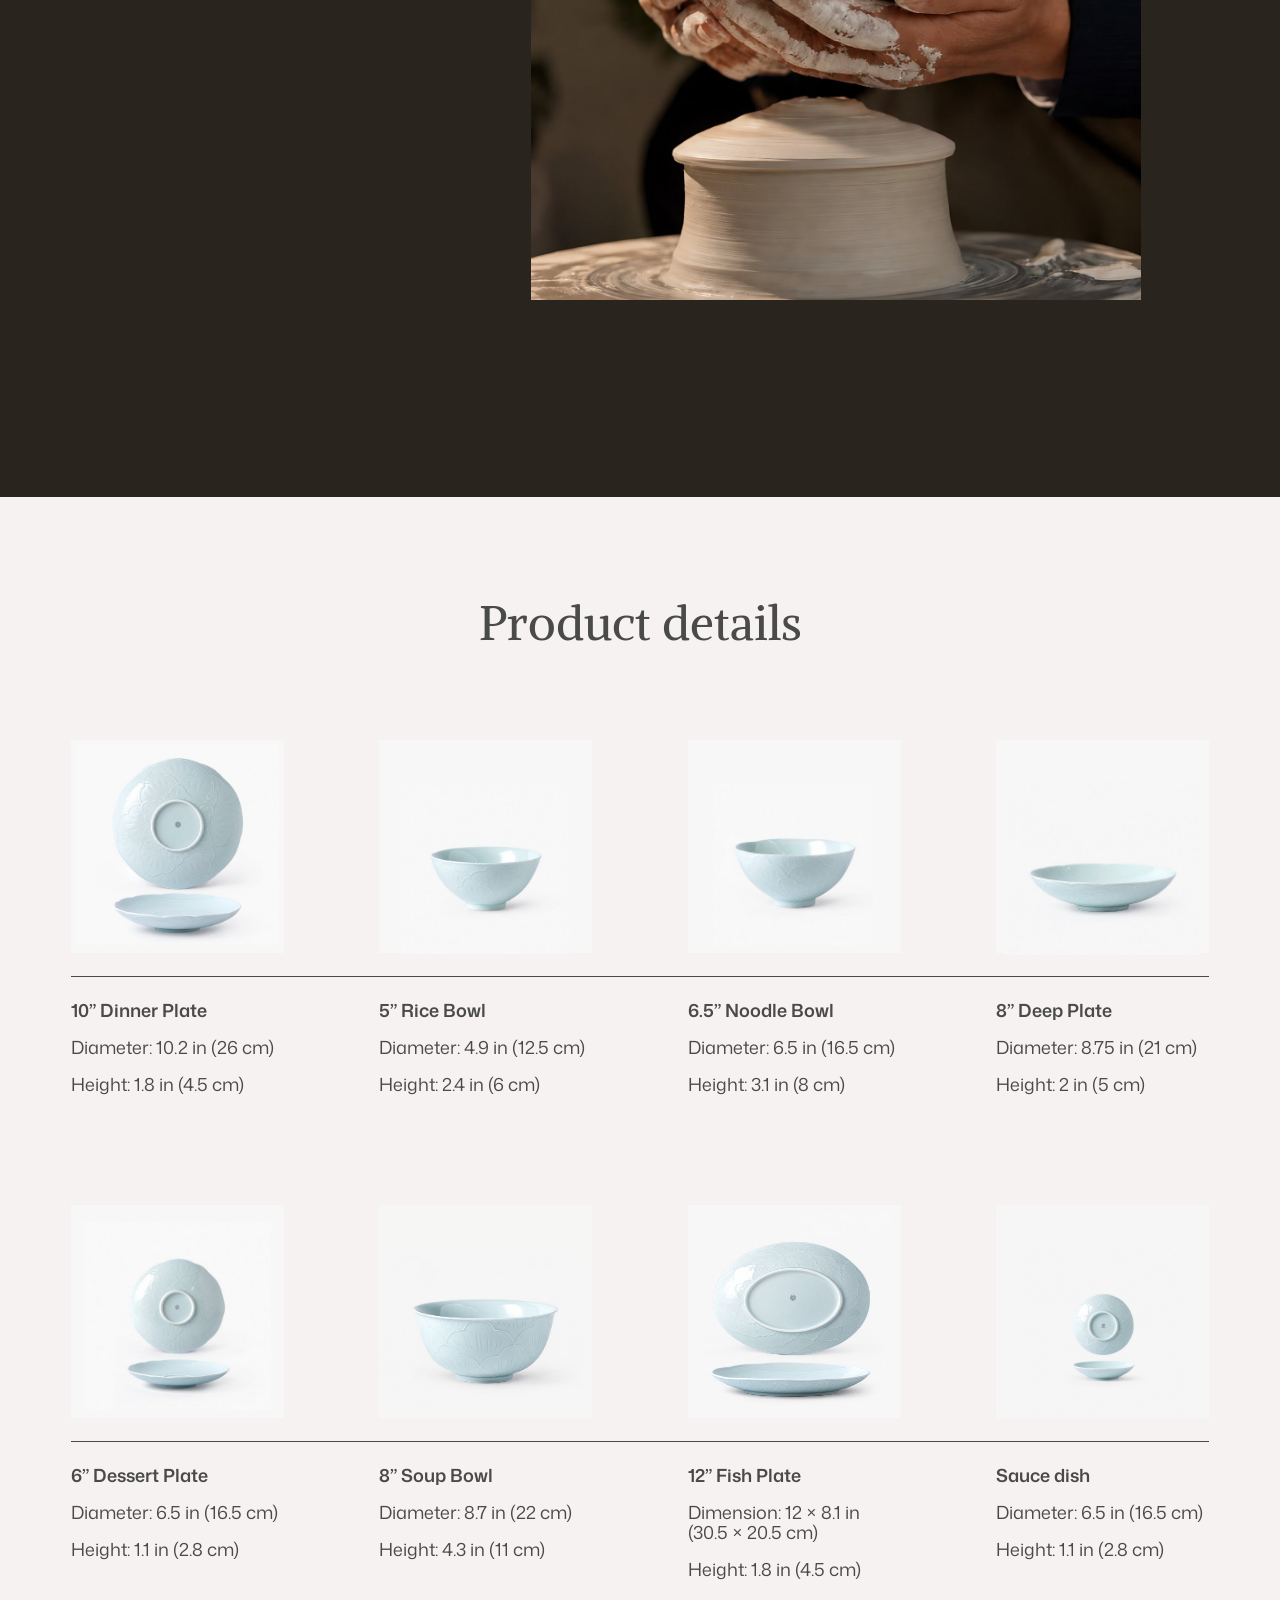
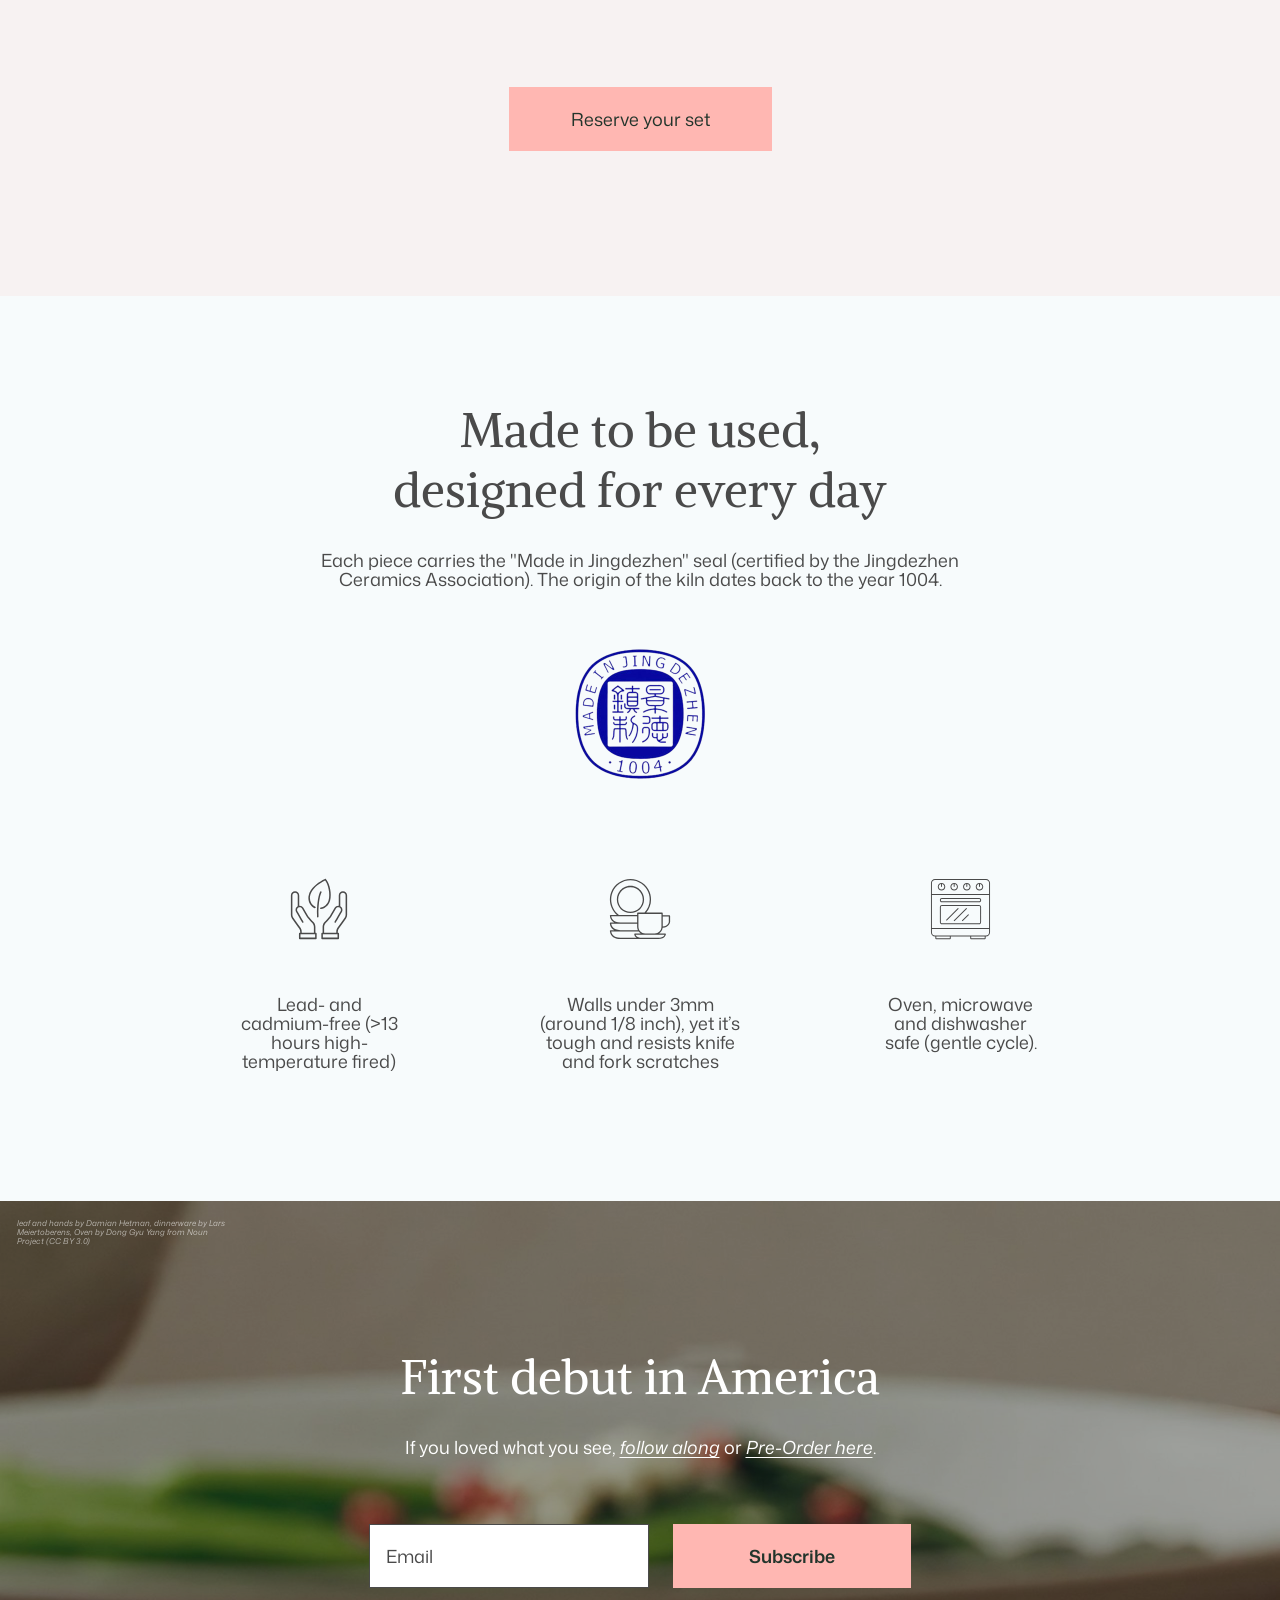
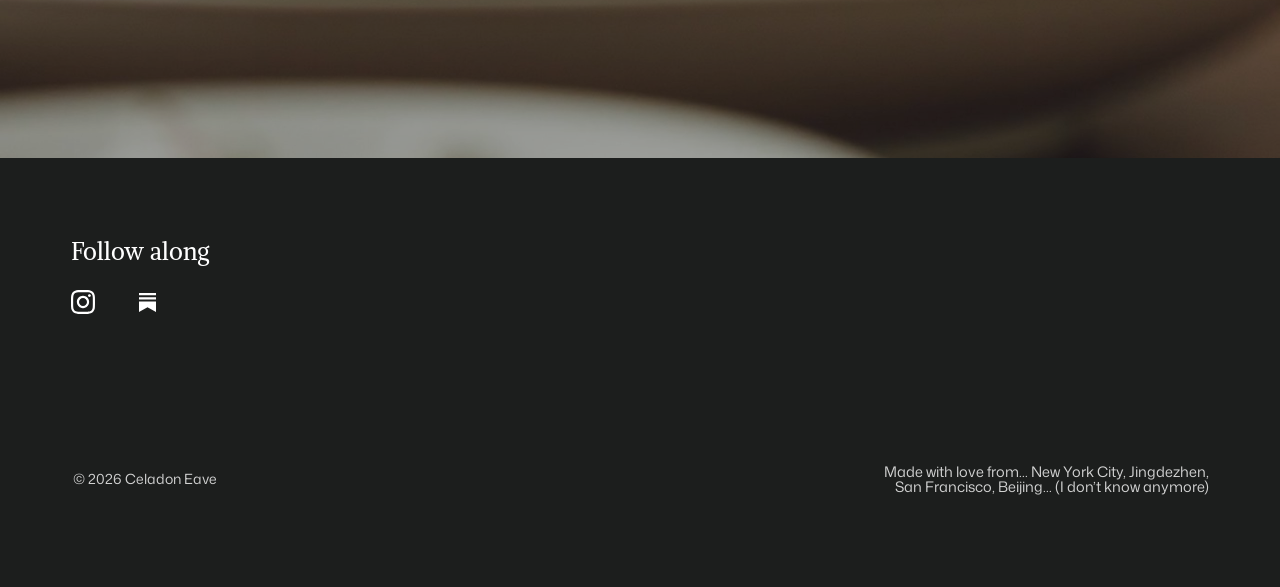
==== commit e4b7532d: "Product page: plain simultaneous hero fade, product info and gallery appear together Co-Authored-By:" ====
--- a/song-dinnerware.html
+++ b/song-dinnerware.html
@@ -70,22 +70,22 @@
     <div class="crop ab shape-pill" style="--ar:197/271;--x:0;--y:458;--w:197;--h:271"><img src="assets/product/soup-bowl.jpg" alt="Side view of a celadon rice bowl" style="left:-23.3503%;top:-32.8413%;width:228.4264%;height:165.6827%" width="1254" height="1254" loading="lazy"></div>
     <div class="crop ab shape-scallop" style="--ar:202/278;--x:332;--y:634;--w:202;--h:278"><img src="assets/product/dinner-plate.jpg" alt="Edge of a scalloped celadon dinner plate" style="left:-120.297%;top:-70.1439%;width:244.5545%;height:177.3381%" width="1254" height="1254" loading="lazy"></div>
   </div>
-  <div class="pdp-info">
-    <h1 class="reveal">Song Inspired<br>Porcelain Dinnerware</h1>
-    <div class="pdp-copy reveal r1">
+  <div class="pdp-info reveal">
+    <h1>Song Inspired<br>Porcelain Dinnerware</h1>
+    <div class="pdp-copy">
       <p>The celadon glaze is rooted in Song dynasty aesthetics (<span lang="zh">宋式美学</span> <em>sòng shì měi xué</em>). It’s like having a small bit of history in the kitchen. Characterized by peony carvings and a subtly off-round body, it’s a blend of the traditional and modern.</p>
       <p>In the year 1004, an emperor named a small porcelain town after his reign era: Jingde (<span lang="zh">景德</span> <em>jǐng dé</em>). Nearby stands a hill called Kaolin (<span lang="zh">高岭</span> <em>gāo lǐng</em>), where the pure white clay for porcelain was dug. The pale blue-white porcelain it made, "shadow blue", we call the color celadon. In Chinese it is the color of the sky after rain: blue, green and gray, changing with the light.</p>
       <p>It is fired above 1,300°C, which makes the porcelain dense, hard and non-porous. Resists stains. Soy sauce, vinegar, and chili oil wash clean from the glaze.</p>
     </div>
-    <ul class="pdp-safe reveal">
+    <ul class="pdp-safe">
       <li><img src="assets/product/icon-microwave.svg" alt="" width="46" height="32"><span>Microwave safe</span></li>
       <li><img src="assets/product/icon-dishwasher.svg" alt="" width="38" height="39"><span>Dishwasher safe</span></li>
       <li><img src="assets/product/icon-oven.svg" alt="" width="36" height="39"><span>Oven safe</span></li>
     </ul>
-    <p class="pdp-price reveal">From $72 · founding price</p>
-    <p class="pdp-note reveal"><em>Beta run. Arrives in up to 3 weeks.</em></p>
-    <a href="#signup" class="btn btn-pink js-focus-signup pdp-cta reveal">Reserve your set</a>
-    <div class="pdp-acc reveal">
+    <p class="pdp-price">From $72 · founding price</p>
+    <p class="pdp-note"><em>Beta run. Arrives in up to 3 weeks.</em></p>
+    <a href="#signup" class="btn btn-pink js-focus-signup pdp-cta">Reserve your set</a>
+    <div class="pdp-acc">
       <div class="acc-item">
         <h2 class="acc-h"><button type="button" class="acc-btn" aria-expanded="false" aria-controls="acc-specs" id="acc-specs-btn">Product Specs<span class="acc-ic" aria-hidden="true"></span></button></h2>
         <div class="acc-panel" id="acc-specs" role="region" aria-labelledby="acc-specs-btn"><div><p>See Below</p></div></div>
--- a/assets/product.css
+++ b/assets/product.css
@@ -232,7 +232,7 @@
   will-change: opacity, transform;
 }
 .js .crop.is-in > img { opacity: 1; transform: none; }
-.js .pdp-hero .hero-r > img { transition-delay: .25s; }
+.js .pdp-hero .crop > img { transform: none; transition: opacity 1.8s cubic-bezier(.25, .1, .25, 1); }
 @media (prefers-reduced-motion: reduce) {
   .js .crop > img { opacity: 1; transform: none; transition: none; }
 }
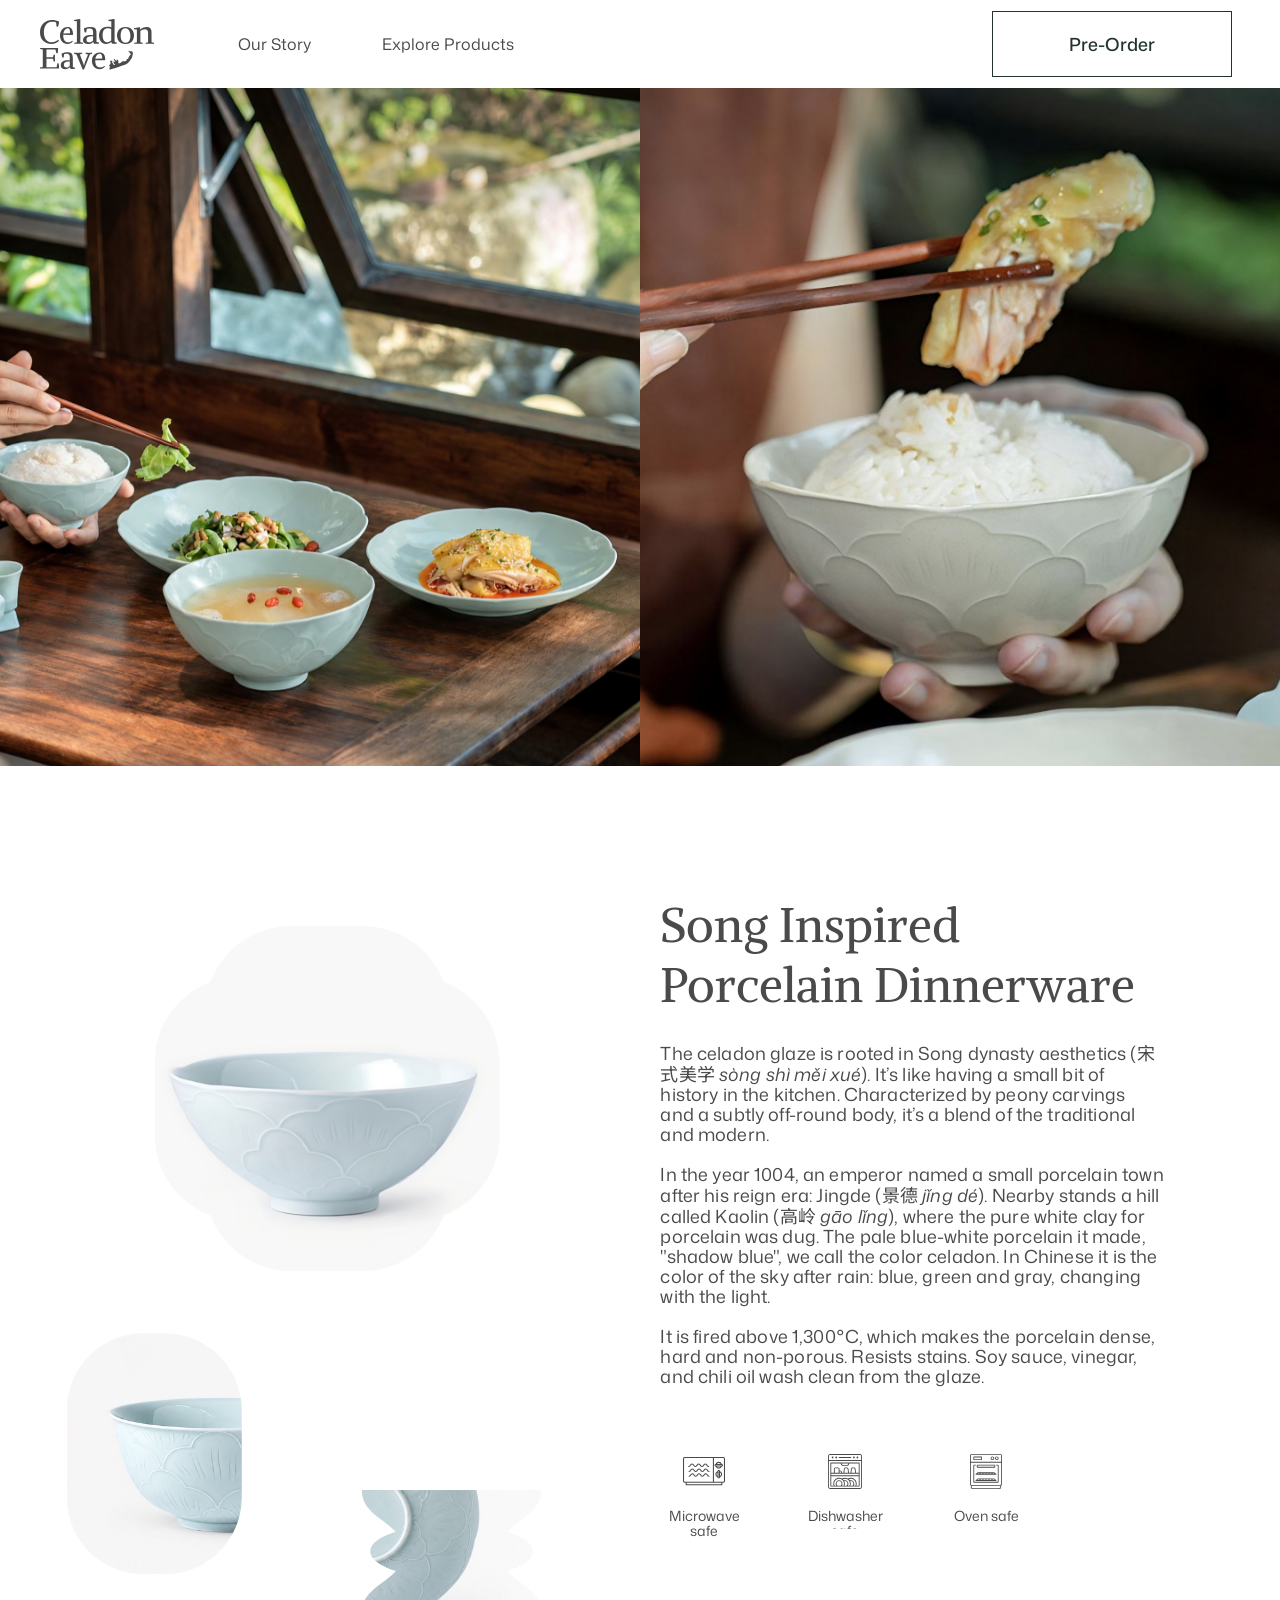
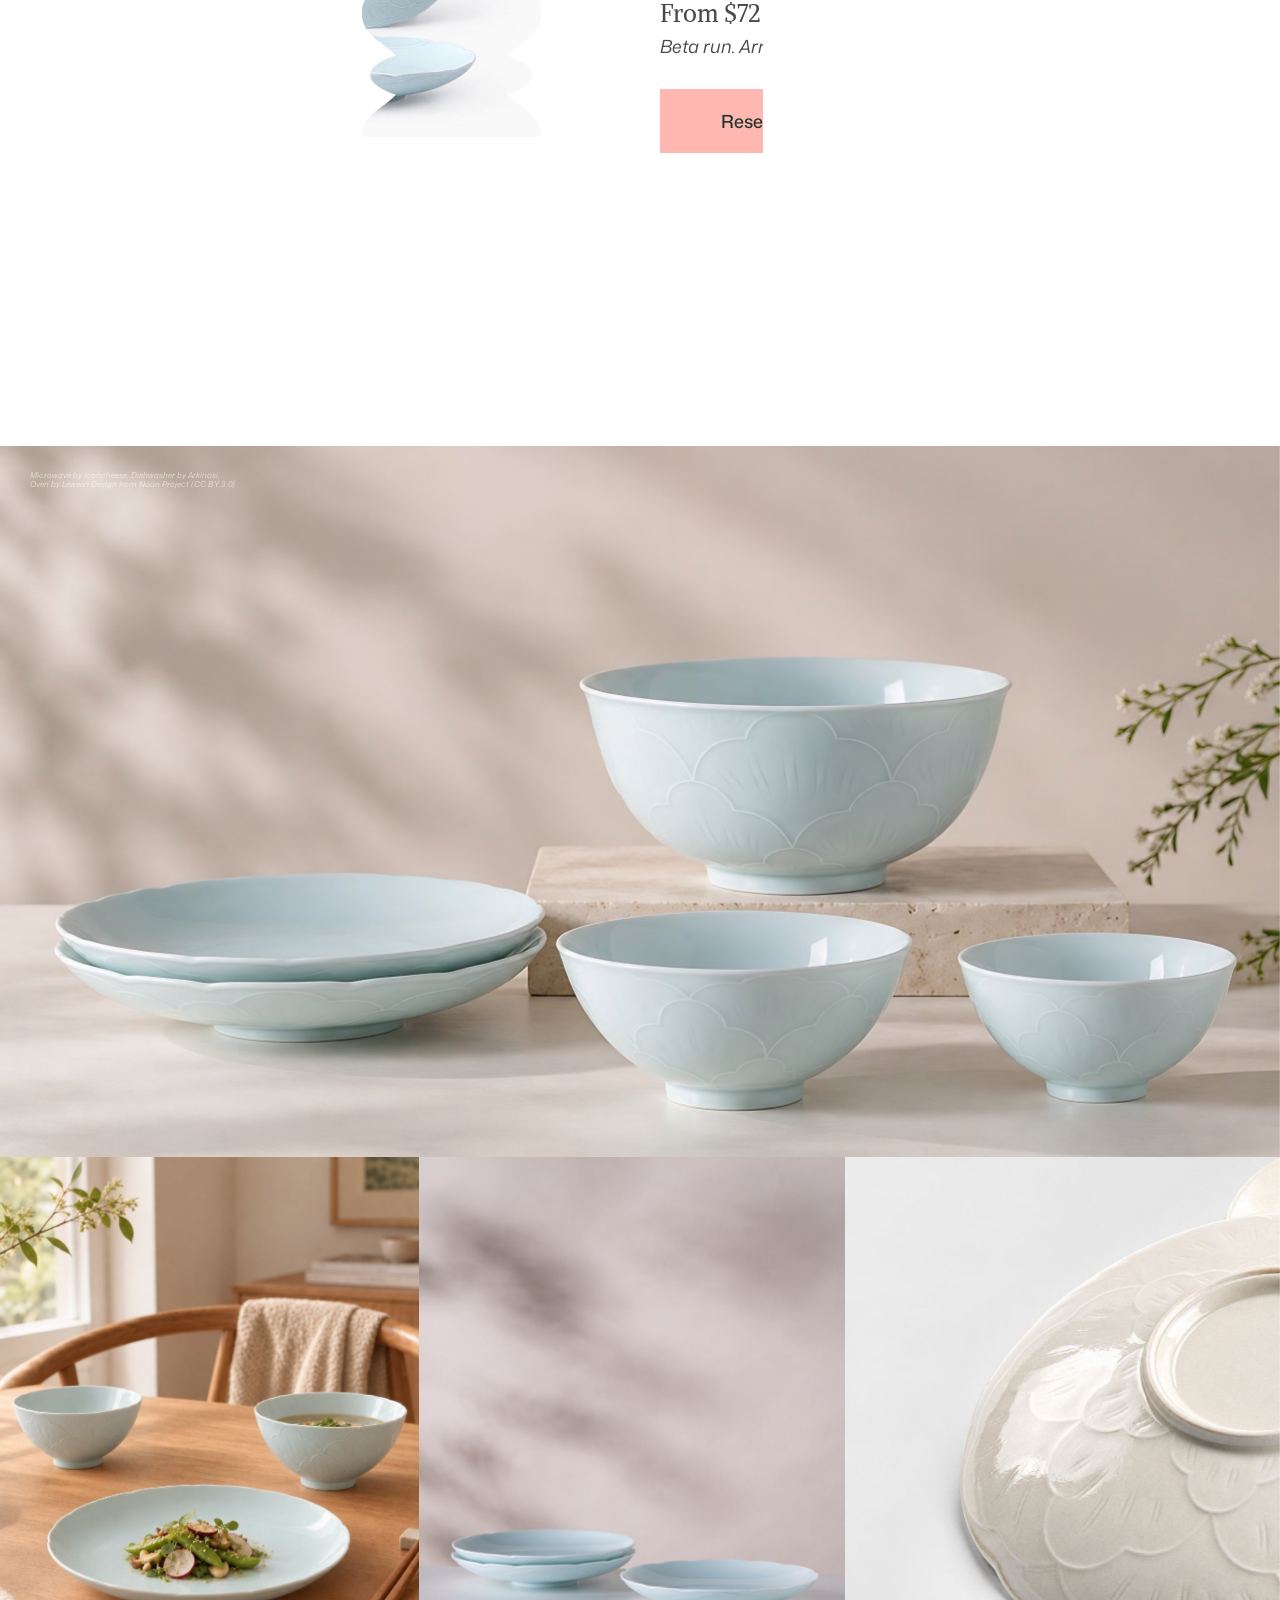
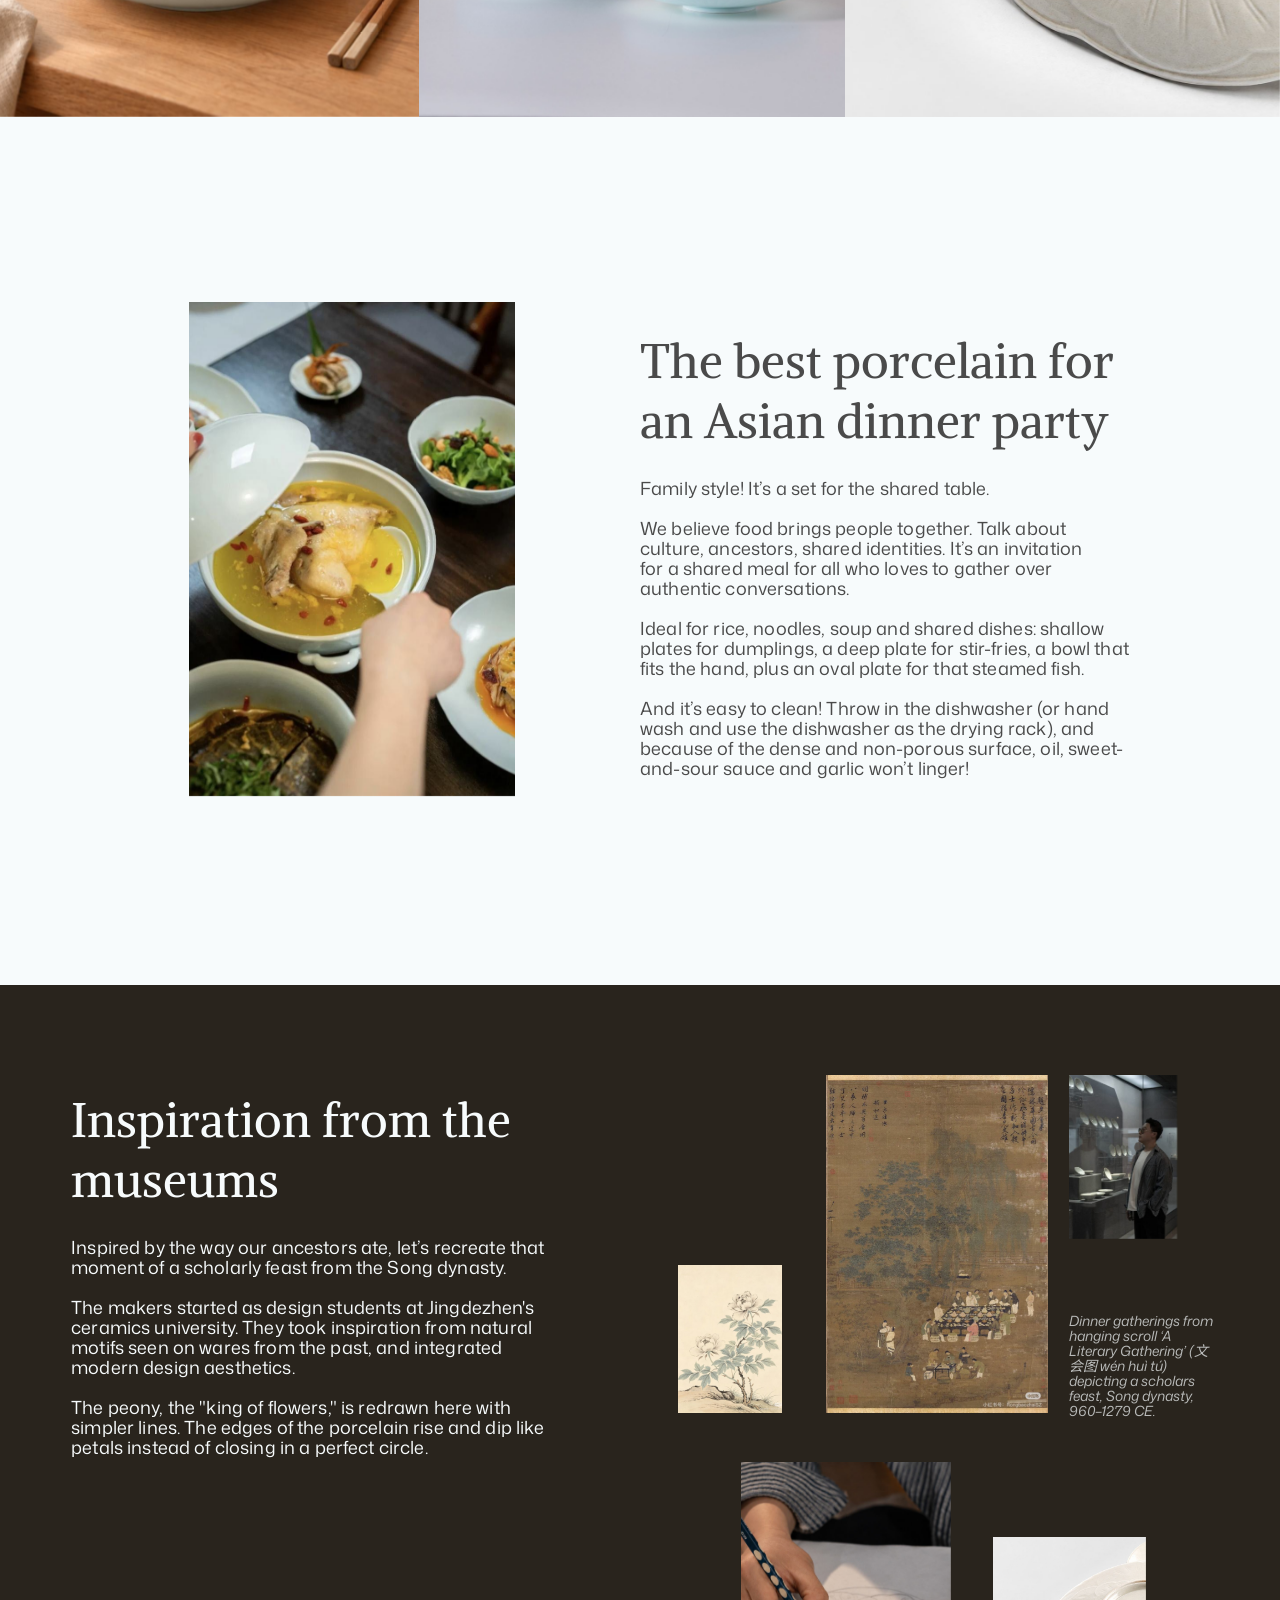
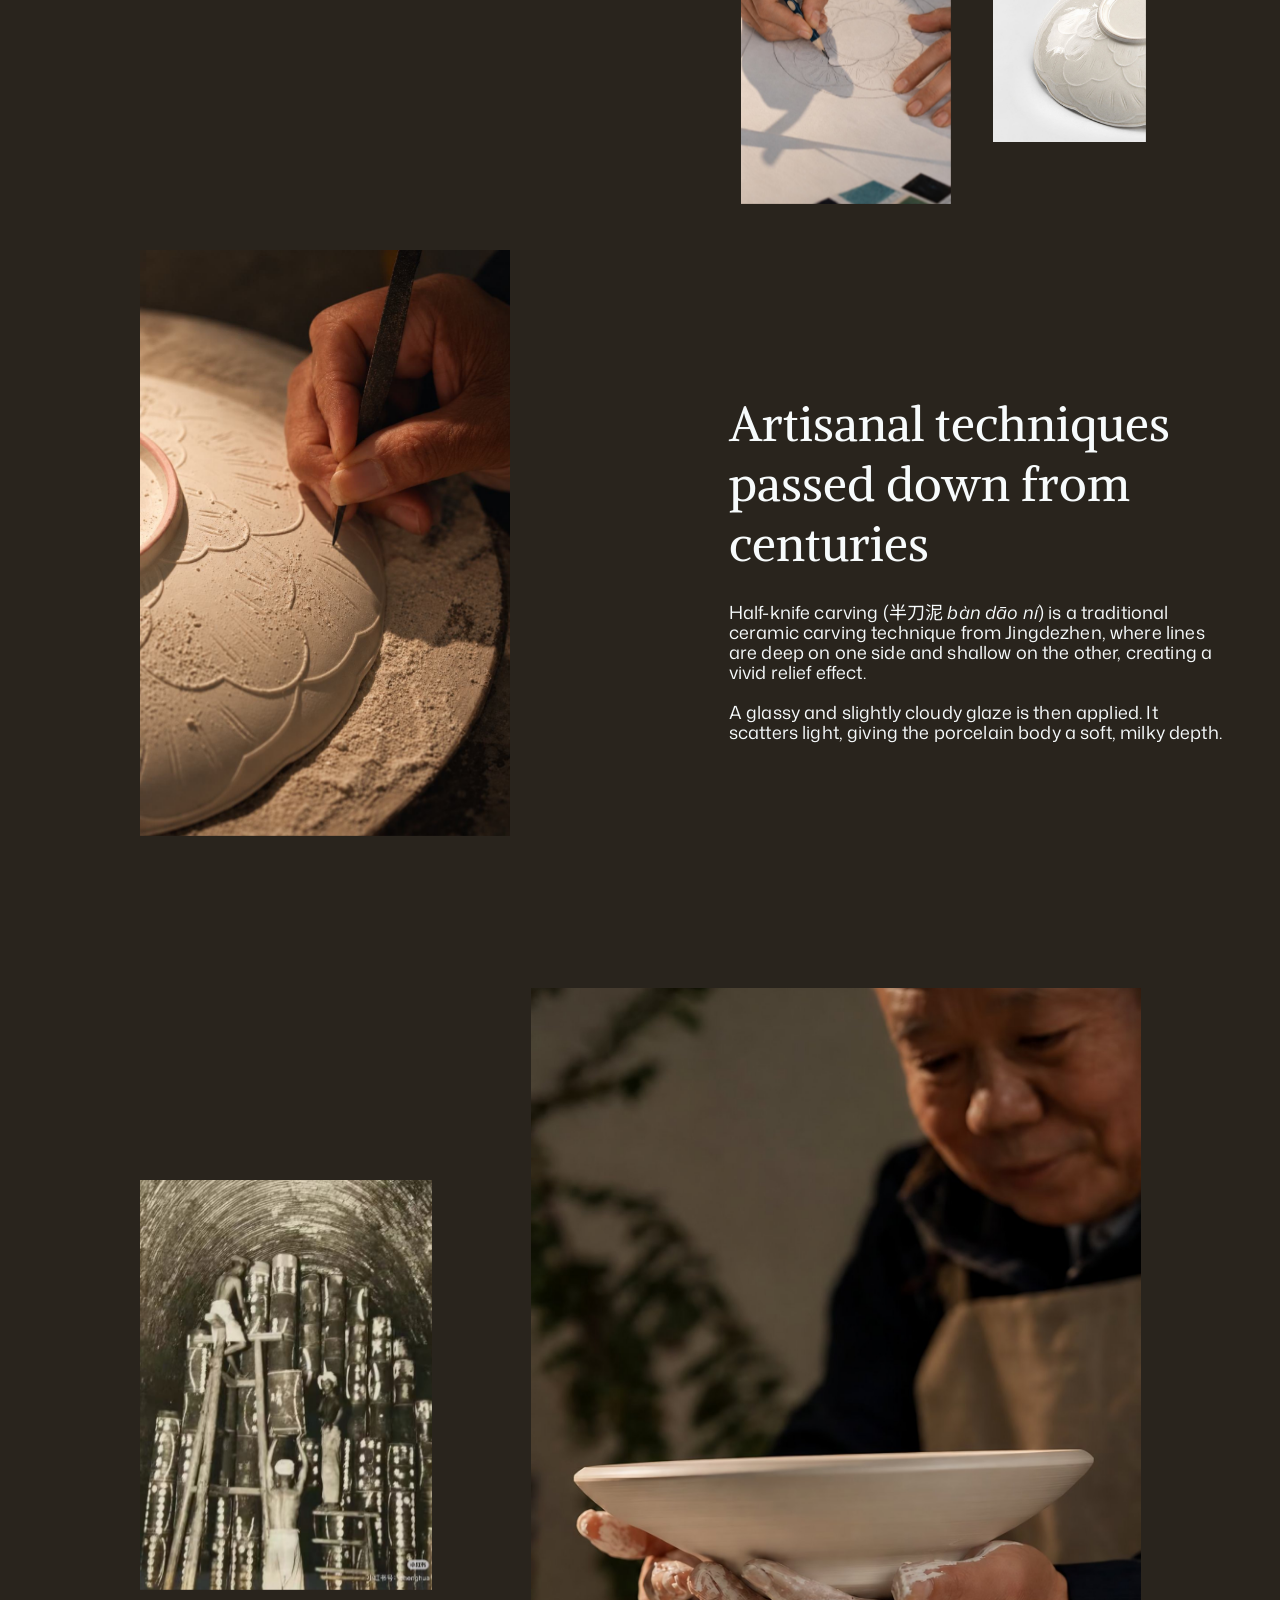
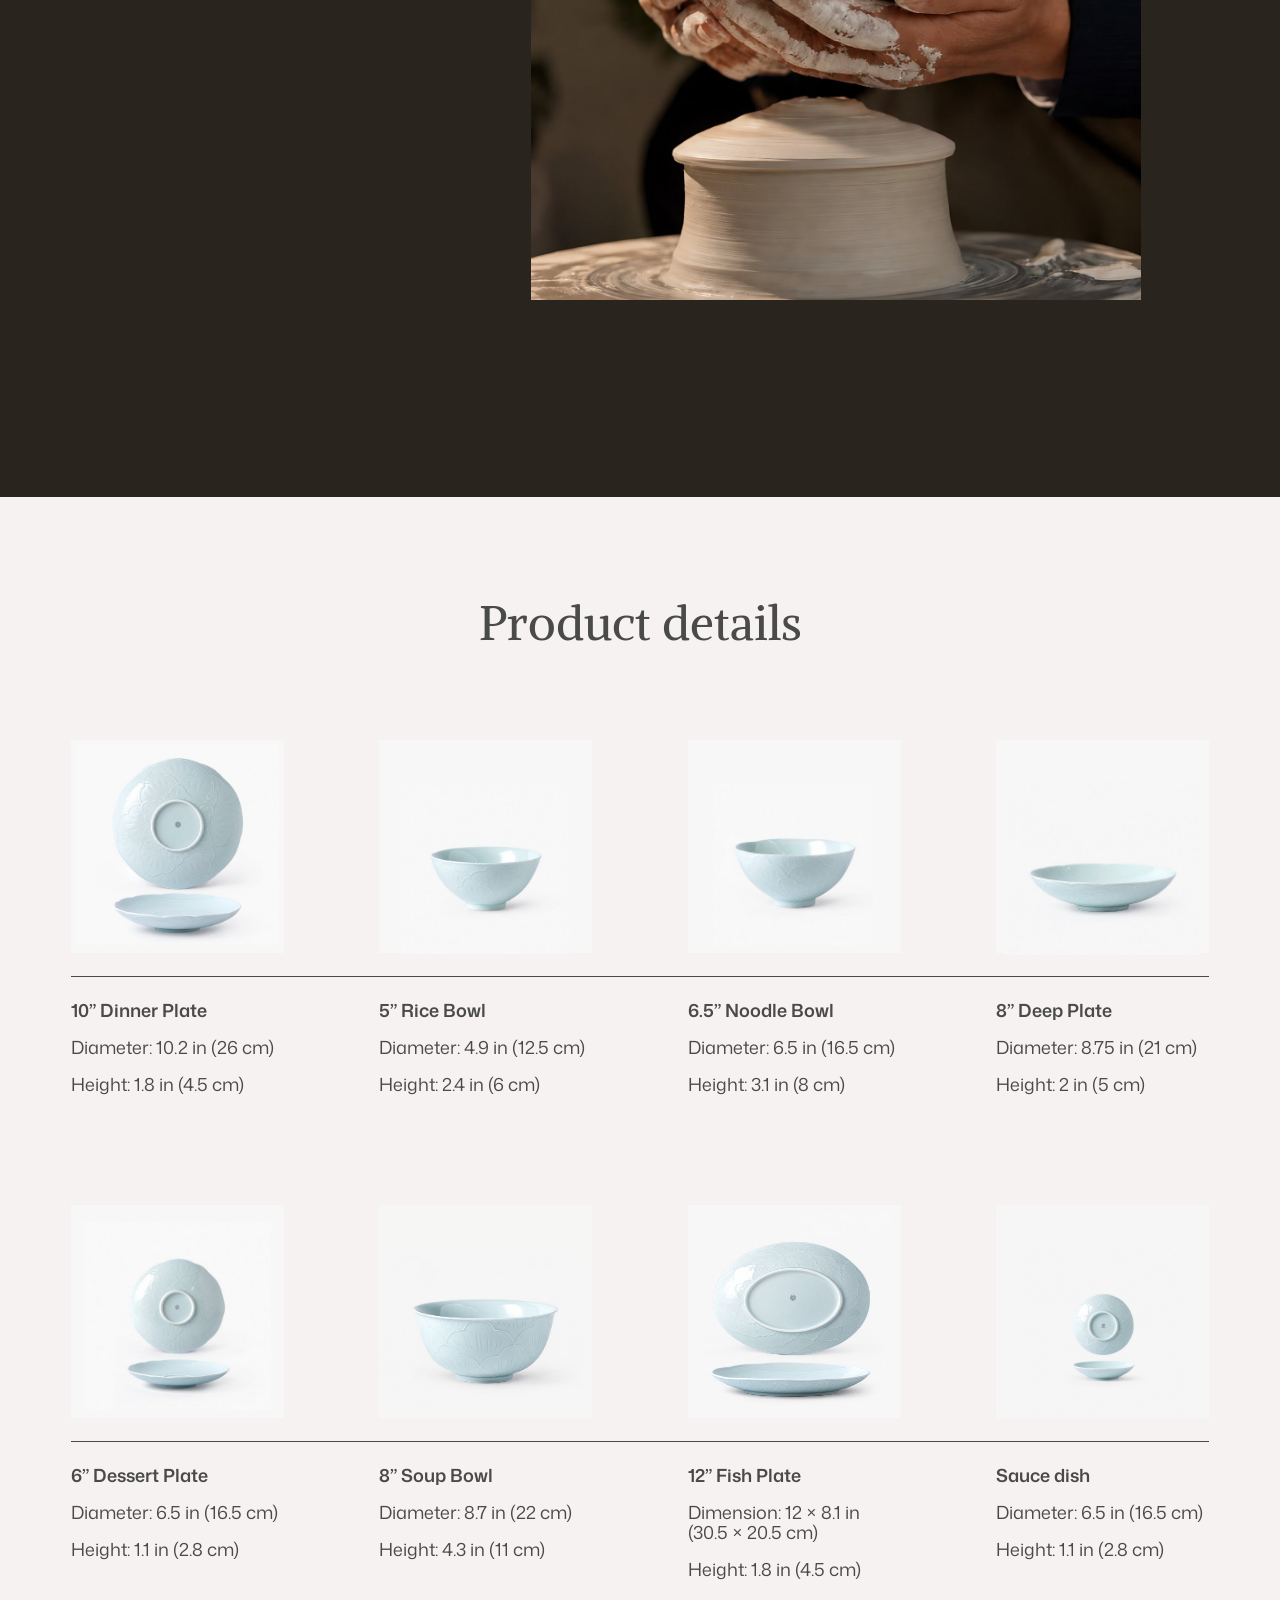
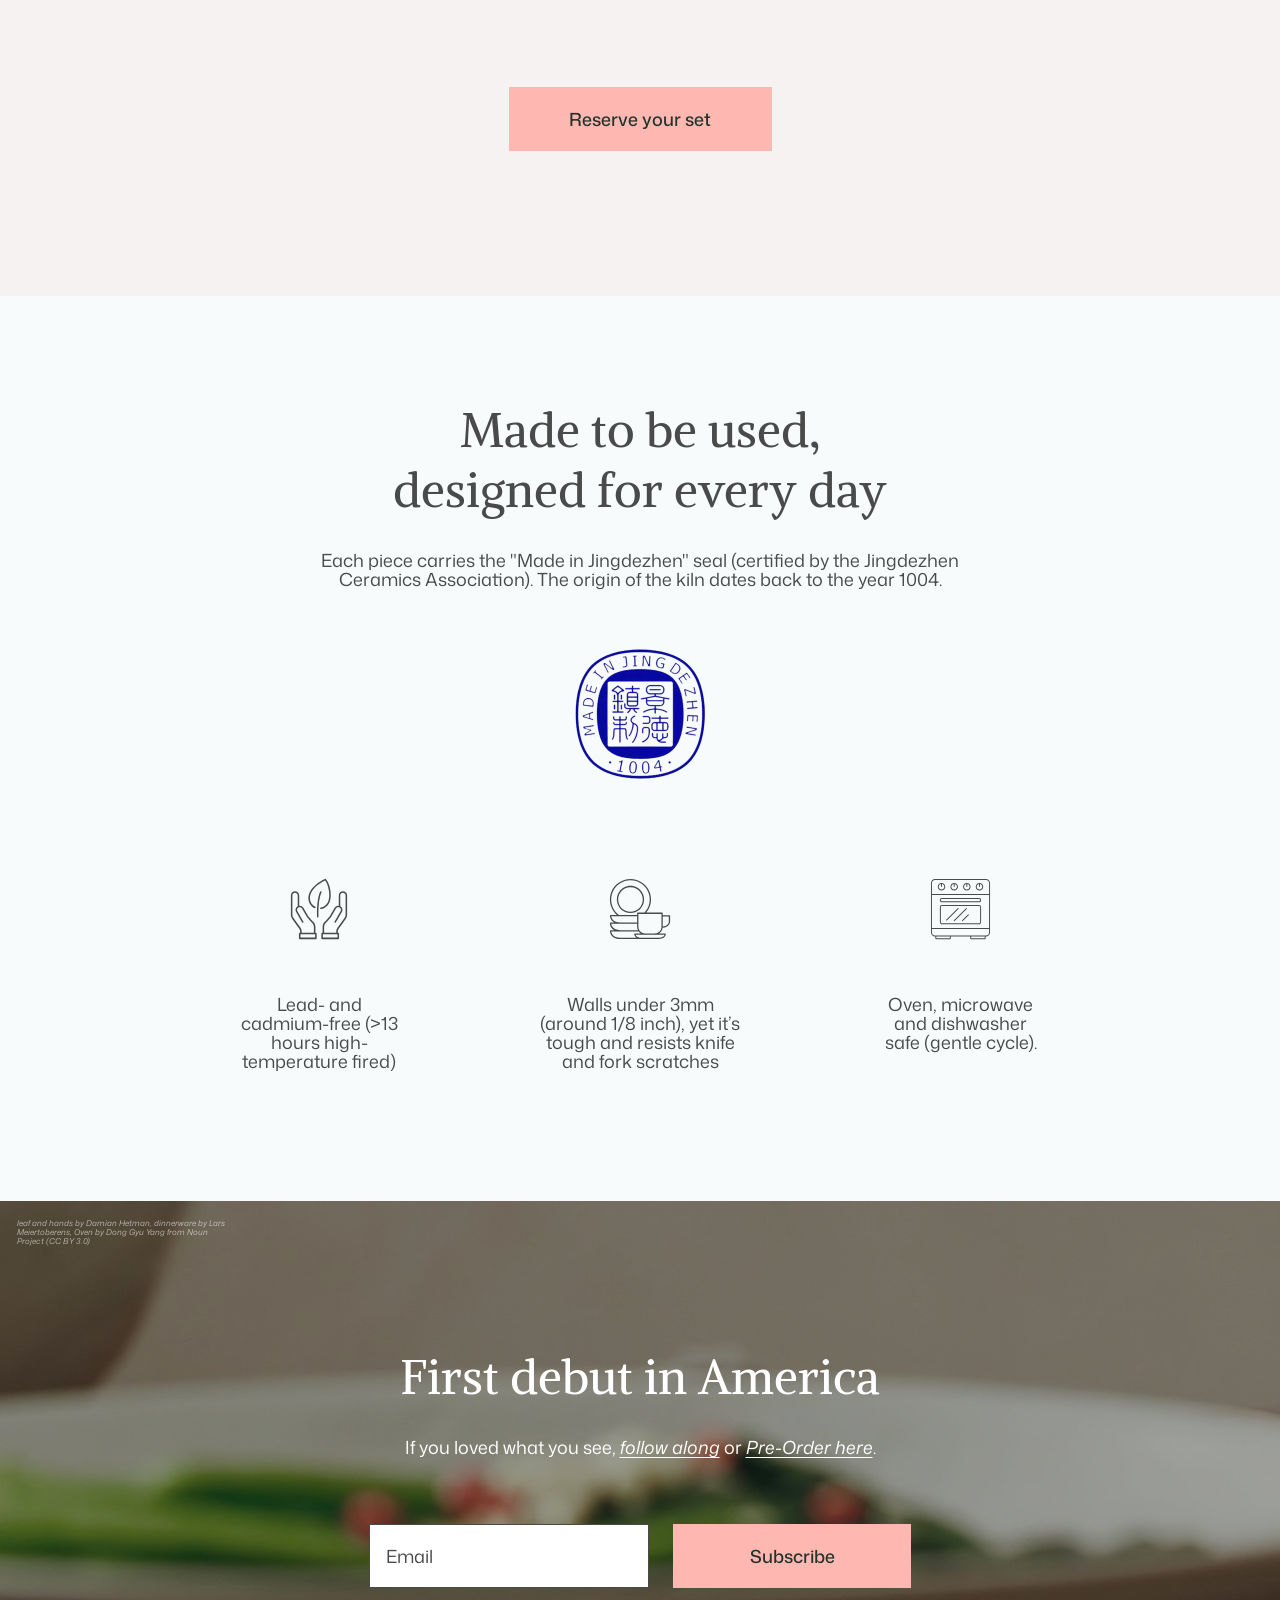
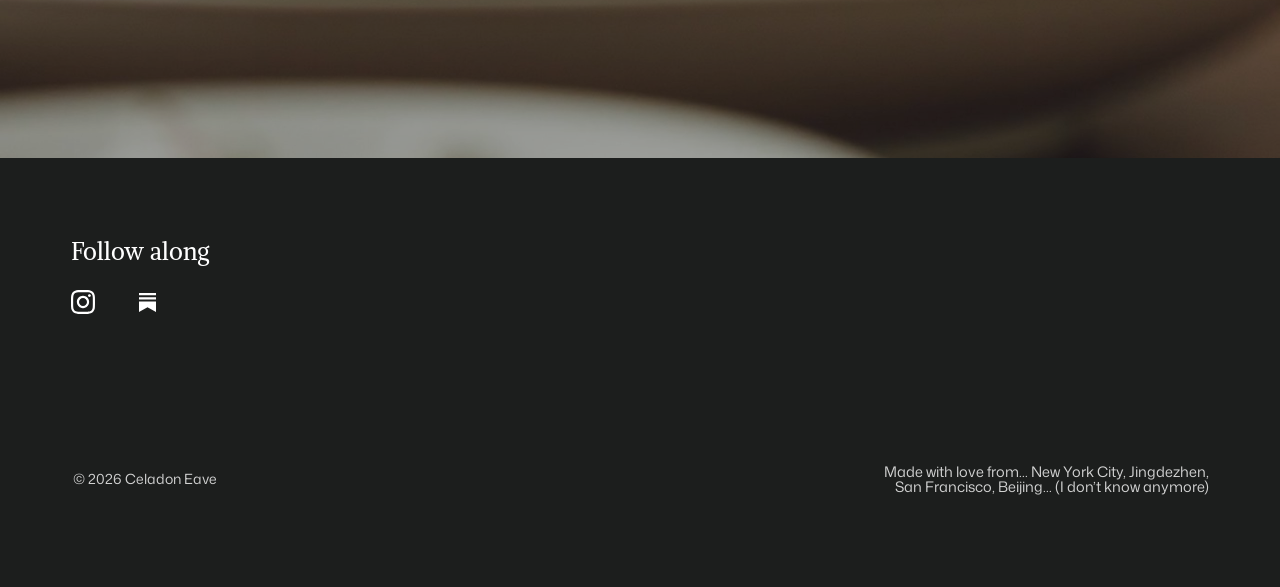
==== commit 2d94eb26: "Link Product Specs 'See Below' to the Product details section Co-Authored-By: Claude Opus 5.5 <norep" ====
--- a/song-dinnerware.html
+++ b/song-dinnerware.html
@@ -88,7 +88,7 @@
     <div class="pdp-acc">
       <div class="acc-item">
         <h2 class="acc-h"><button type="button" class="acc-btn" aria-expanded="false" aria-controls="acc-specs" id="acc-specs-btn">Product Specs<span class="acc-ic" aria-hidden="true"></span></button></h2>
-        <div class="acc-panel" id="acc-specs" role="region" aria-labelledby="acc-specs-btn"><div><p>See Below</p></div></div>
+        <div class="acc-panel" id="acc-specs" role="region" aria-labelledby="acc-specs-btn"><div><p><a href="#specs">See Below</a></p></div></div>
       </div>
       <div class="acc-item">
         <h2 class="acc-h"><button type="button" class="acc-btn" aria-expanded="false" aria-controls="acc-care" id="acc-care-btn">Care<span class="acc-ic" aria-hidden="true"></span></button></h2>
--- a/assets/styles.css
+++ b/assets/styles.css
@@ -59,7 +59,7 @@
 .btn {
   display: inline-flex; align-items: center; justify-content: center;
   height: 64px; padding: 0 24px;
-  font-family: var(--font-body); font-size: 18px; line-height: 1;
+  font-family: var(--font-body); font-size: 18px; font-weight: 500; line-height: 1;
   color: var(--green);
   text-decoration: none;
   border: 0; border-radius: 0;
@@ -68,14 +68,13 @@
 }
 .btn-outline {
   width: 240px; height: 66px;
-  font-weight: 600;
   border: 1px solid var(--green);
   background: transparent;
 }
 .btn-outline:hover { background: var(--green); color: var(--cream); }
 .btn-pink { background: var(--pink); }
 .btn-pink:hover { background: #FFA6A0; }
-.btn-cream { width: 238px; font-weight: 600; background: var(--cream); }
+.btn-cream { width: 238px; background: var(--cream); }
 .btn-cream:hover { background: var(--white); }
 .btn:focus-visible, a:focus-visible {
   outline: 2px solid var(--green); outline-offset: 2px;
@@ -152,7 +151,7 @@
   background: var(--white);
   font: 18px/1 var(--font-body); color: var(--ink);
 }
-.signup .btn { width: 238px; font-weight: 600; }
+.signup .btn { width: 238px; }
 ::placeholder { color: var(--ink); opacity: 1; }
 
 .form-msg { flex-basis: 100%; display: none; font-size: 15px; line-height: 20px; }
